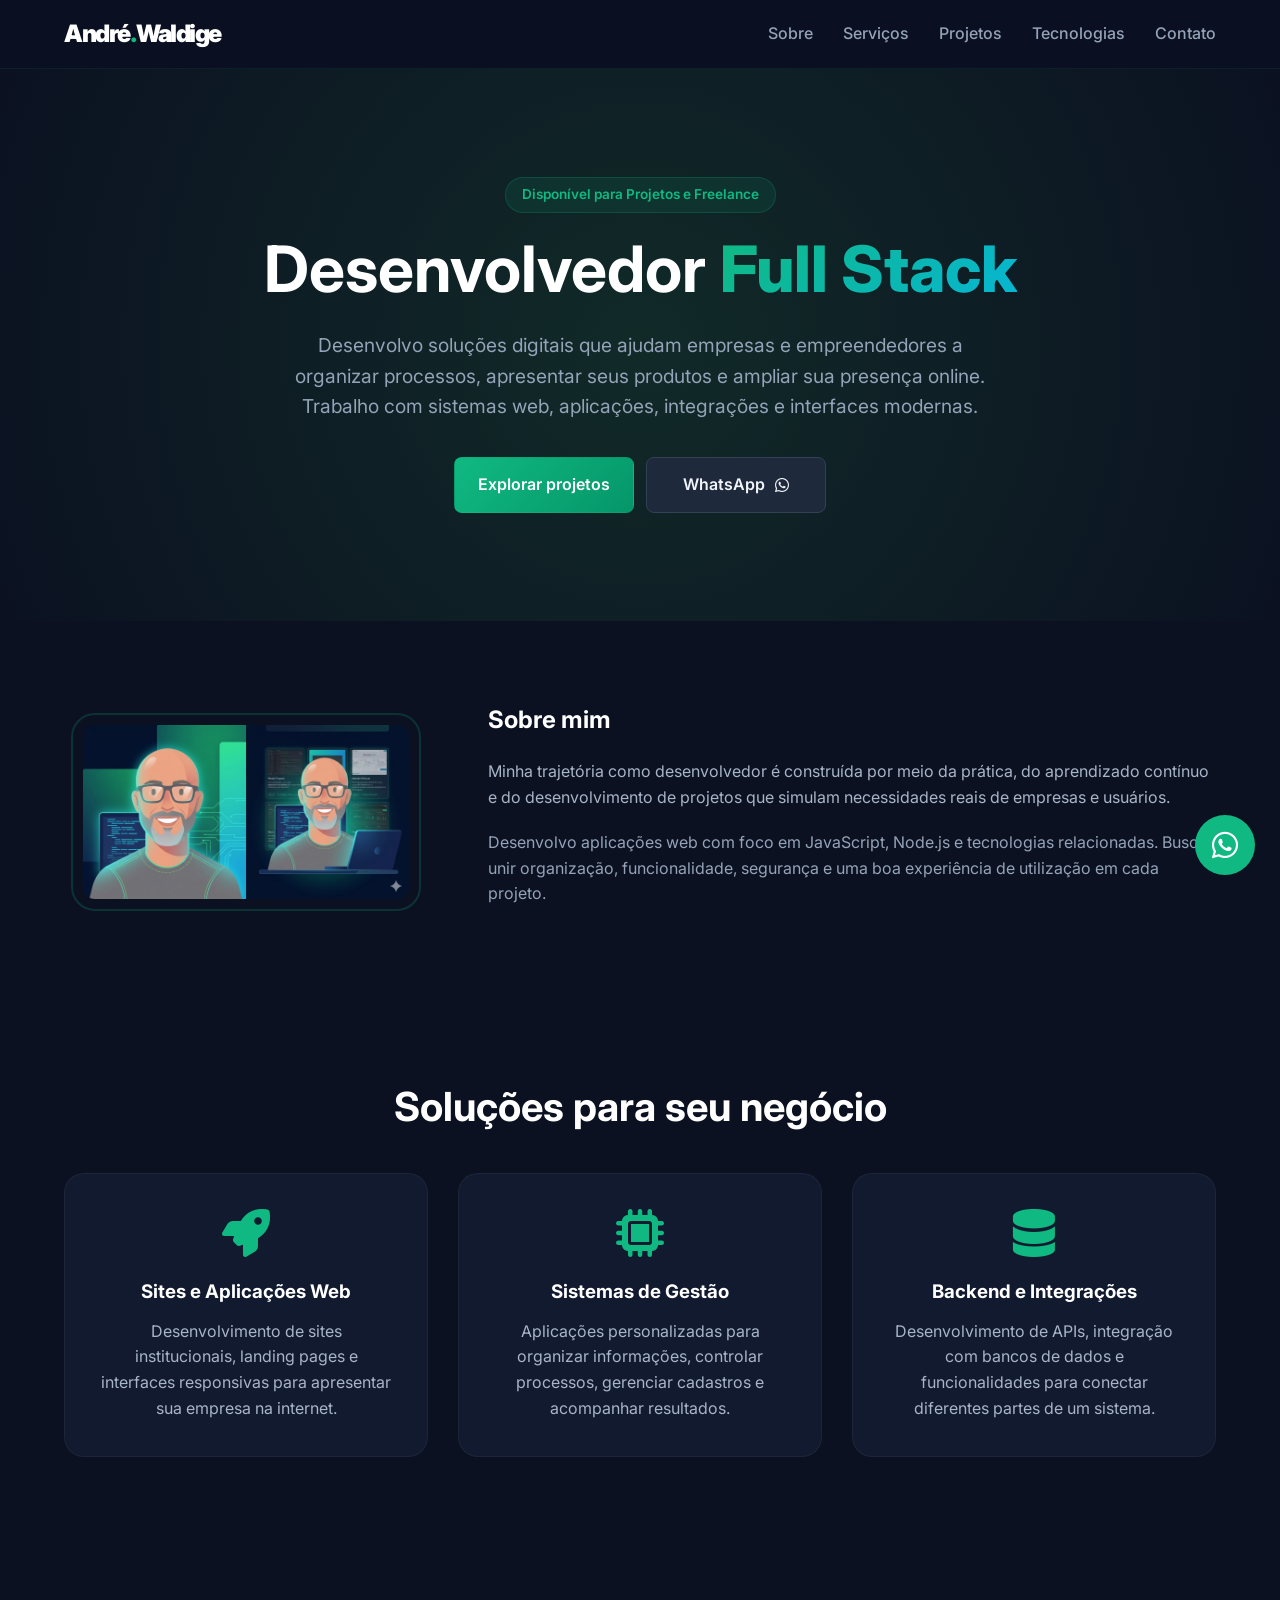
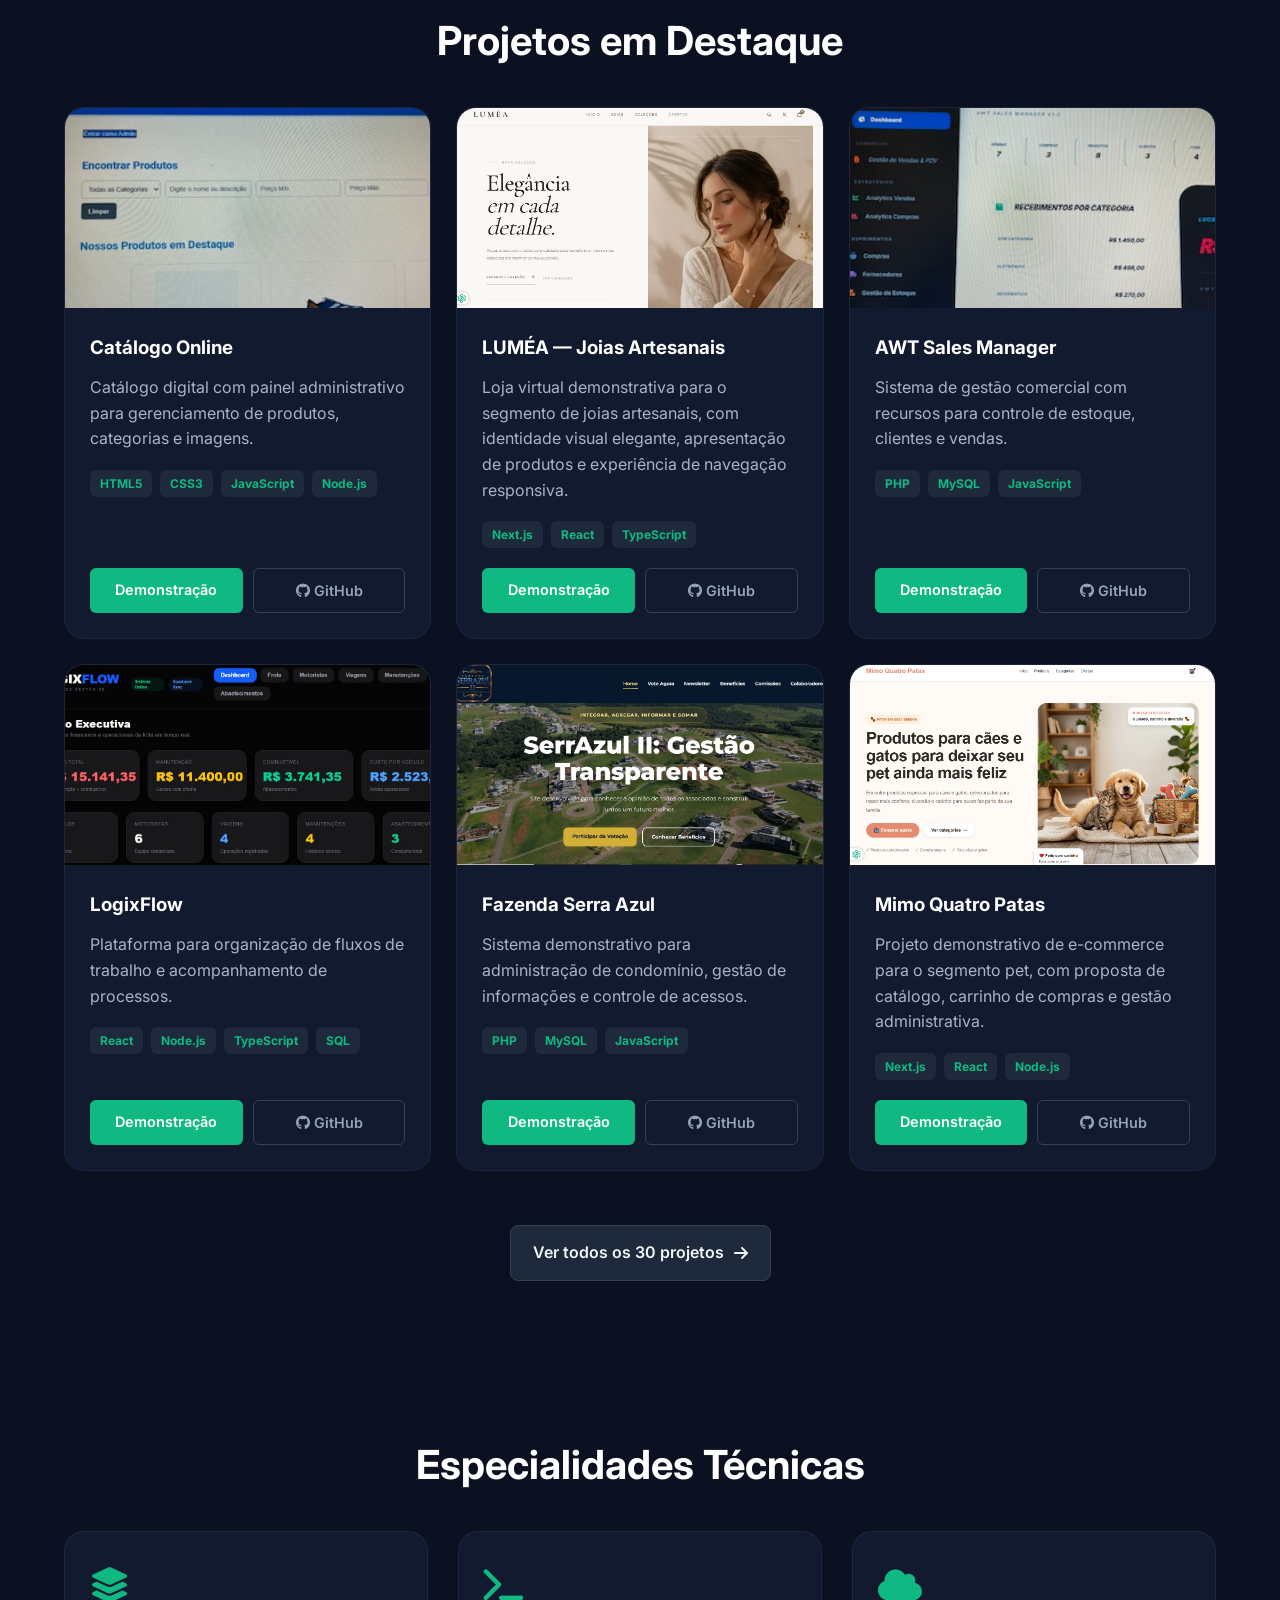
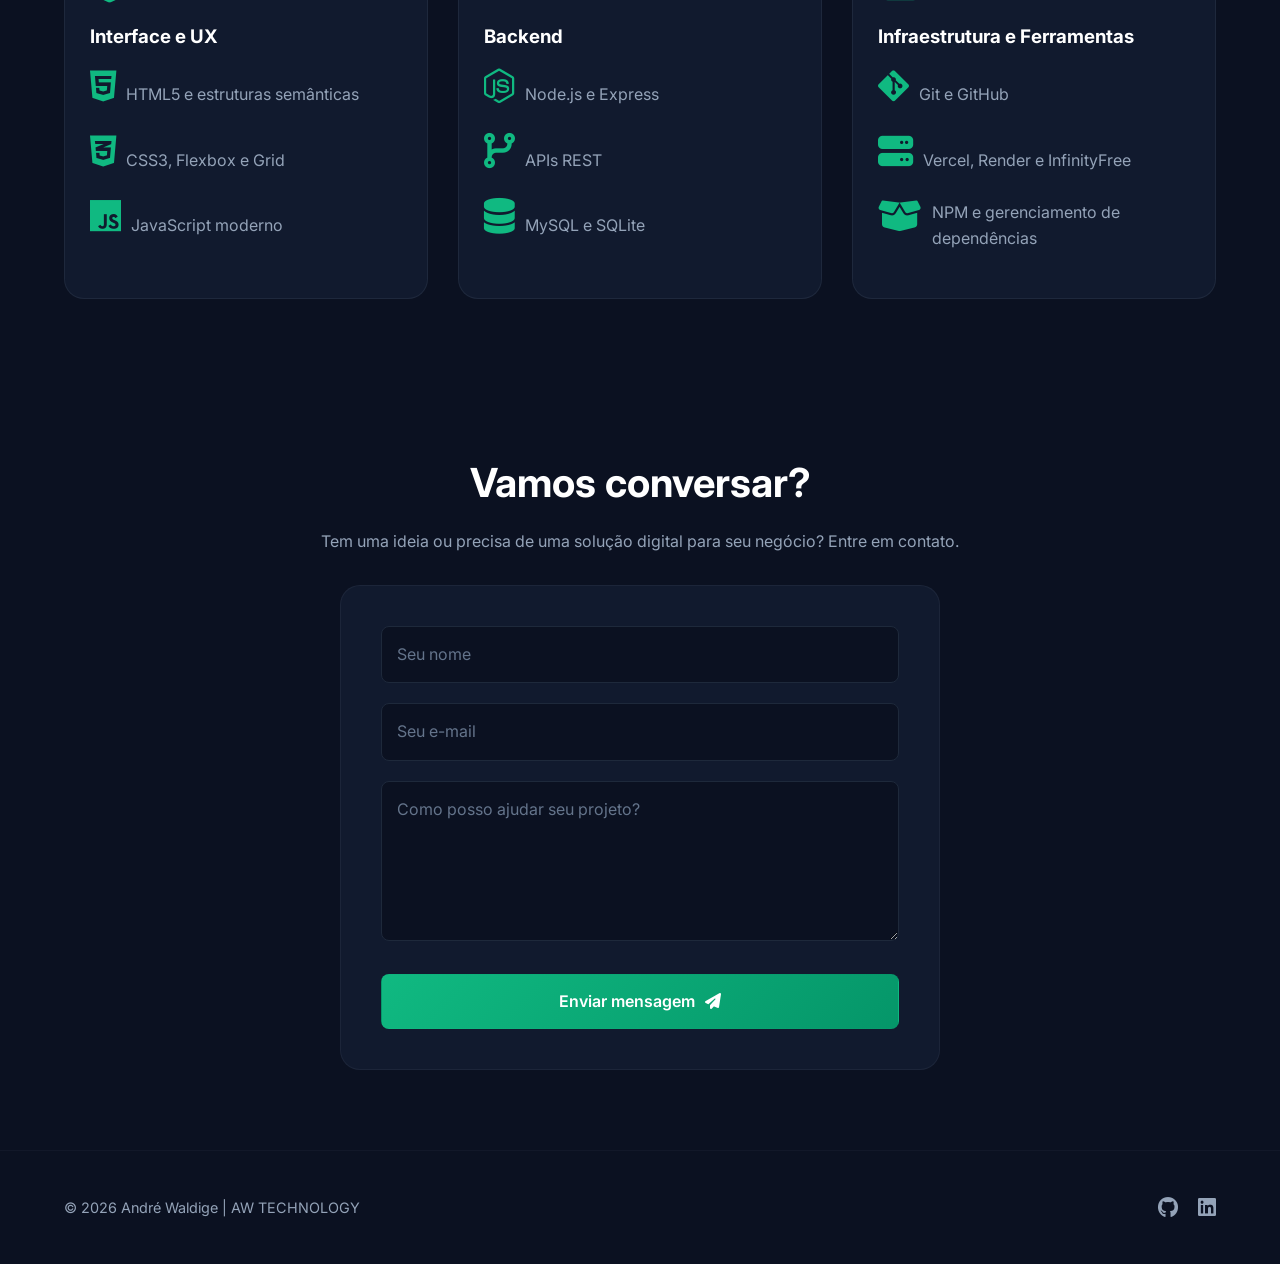
==== index.html @ c9a06247 "Atualiza portfólio com novos projetos e imagens" ====
<!DOCTYPE html>
<html lang="pt-BR">
<head>
    <meta charset="UTF-8">
    <meta name="viewport" content="width=device-width, initial-scale=1.0">

    <title>André Waldige | Desenvolvedor Full Stack — AW TECHNOLOGY</title>

    <meta name="description" content="Conheça o portfólio de André Waldige, desenvolvedor web. Sistemas personalizados, lojas virtuais, plataformas de gestão, APIs e soluções digitais para empresas.">

    <meta name="theme-color" content="#0b1121">
    <meta name="author" content="André Waldige">

    <meta property="og:type" content="website">
    <meta property="og:url" content="https://andre-waldige.vercel.app/">
    <meta property="og:title" content="André Waldige | Desenvolvedor Full Stack">
    <meta property="og:description" content="Sistemas web, e-commerces, plataformas de gestão e ferramentas digitais desenvolvidas por AW TECHNOLOGY.">
    <meta property="og:image" content="https://andre-waldige.vercel.app/img/banner-share.jpeg">

    <link rel="icon" type="image/png" sizes="32x32" href="img/favicon-32x32.png">
    <link rel="icon" type="image/png" sizes="16x16" href="img/favicon-16x16.png">
    <link rel="apple-touch-icon" sizes="180x180" href="img/apple-touch-icon.png">

    <link rel="preconnect" href="https://fonts.googleapis.com">
    <link rel="preconnect" href="https://fonts.gstatic.com" crossorigin>

    <link href="https://fonts.googleapis.com/css2?family=Inter:wght@400;500;600;700;800;900&display=swap" rel="stylesheet">

    <link rel="stylesheet" href="https://cdnjs.cloudflare.com/ajax/libs/font-awesome/6.4.0/css/all.min.css">

    <link rel="stylesheet" href="css/style.css">

    <script defer src="/_vercel/insights/script.js"></script>
</head>

<body>

    <!-- LOADER -->
    <div id="loader" aria-hidden="true">
        <div class="loader-content">
            <span class="code-text">André.Waldige( )</span>

            <div class="progress-bar-loader">
                <div class="progress-fill-loader"></div>
            </div>

            <span class="status-loader">Preparando portfólio...</span>
        </div>
    </div>

    <!-- CABEÇALHO -->
    <header>
        <div class="container header-content">

            <a href="#inicio" class="logo" aria-label="André Waldige — início">
                André<span>.</span>Waldige
            </a>

            <button
                class="mobile-menu-btn"
                type="button"
                aria-label="Abrir menu"
                aria-expanded="false"
                aria-controls="menu-principal"
            >
                <i class="fas fa-bars" aria-hidden="true"></i>
            </button>

            <nav
                class="nav-menu"
                id="menu-principal"
                aria-label="Navegação principal"
            >
                <ul>
                    <li><a href="#sobre">Sobre</a></li>
                    <li><a href="#servicos">Serviços</a></li>
                    <li><a href="#projetos">Projetos</a></li>
                    <li><a href="#competencias">Tecnologias</a></li>
                    <li><a href="#contato">Contato</a></li>
                </ul>
            </nav>

        </div>
    </header>

    <main>

        <!-- APRESENTAÇÃO -->
        <section class="hero reveal" id="inicio">
            <div class="container">

                <span class="badge">
                    Disponível para Projetos e Freelance
                </span>

                <h1>
                    Desenvolvedor <span class="highlight">Full Stack</span>
                </h1>

                <p>
                    Desenvolvo soluções digitais que ajudam empresas e empreendedores
                    a organizar processos, apresentar seus produtos e ampliar sua
                    presença online. Trabalho com sistemas web, aplicações,
                    integrações e interfaces modernas.
                </p>

                <div class="hero-buttons">

                    <a href="#projetos" class="btn-primario">
                        Explorar projetos
                    </a>

                    <a
                        href="https://wa.me/5511985878638"
                        target="_blank"
                        rel="noopener noreferrer"
                        class="btn-secundario"
                    >
                        WhatsApp
                        <i class="fab fa-whatsapp" aria-hidden="true"></i>
                    </a>

                </div>

            </div>
        </section>

        <!-- SOBRE -->
        <section id="sobre" class="reveal">
            <div class="container sobre-container">

                <div class="foto-area">
                    <img
                        src="img/avatar-andre.jpg"
                        alt="Foto de André Waldige"
                        class="sobre-foto"
                        width="350"
                        height="350"
                        loading="lazy"
                        decoding="async"
                    >
                </div>

                <div class="texto-area">

                    <h2>Sobre mim</h2>

                    <p>
                        Minha trajetória como desenvolvedor é construída por meio
                        da prática, do aprendizado contínuo e do desenvolvimento
                        de projetos que simulam necessidades reais de empresas
                        e usuários.
                    </p>

                    <p class="sobre-texto-secundario">
                        Desenvolvo aplicações web com foco em JavaScript,
                        Node.js e tecnologias relacionadas. Busco unir
                        organização, funcionalidade, segurança e uma boa
                        experiência de utilização em cada projeto.
                    </p>

                </div>

            </div>
        </section>

        <!-- SERVIÇOS -->
        <section id="servicos" class="reveal">
            <div class="container">

                <h2 class="section-title">
                    Soluções para seu negócio
                </h2>

                <div class="grid-servicos">

                    <article class="card-servico">
                        <i class="fas fa-rocket" aria-hidden="true"></i>

                        <h3>Sites e Aplicações Web</h3>

                        <p>
                            Desenvolvimento de sites institucionais,
                            landing pages e interfaces responsivas
                            para apresentar sua empresa na internet.
                        </p>
                    </article>

                    <article class="card-servico">
                        <i class="fas fa-microchip" aria-hidden="true"></i>

                        <h3>Sistemas de Gestão</h3>

                        <p>
                            Aplicações personalizadas para organizar
                            informações, controlar processos, gerenciar
                            cadastros e acompanhar resultados.
                        </p>
                    </article>

                    <article class="card-servico">
                        <i class="fas fa-database" aria-hidden="true"></i>

                        <h3>Backend e Integrações</h3>

                        <p>
                            Desenvolvimento de APIs, integração com
                            bancos de dados e funcionalidades para
                            conectar diferentes partes de um sistema.
                        </p>
                    </article>

                </div>
            </div>
        </section>

        <!-- PROJETOS EM DESTAQUE -->
        <section id="projetos" class="reveal">
            <div class="container">

                <h2 class="section-title">
                    Projetos em Destaque
                </h2>

                <div class="grid-projetos">

                    <!-- CATÁLOGO ONLINE -->
                    <article class="card-projeto reveal">

                        <img
                            src="img/catalogo-online.jpg"
                            alt="Tela do projeto Catálogo Online"
                            width="400"
                            height="200"
                            loading="lazy"
                            decoding="async"
                        >

                        <div class="conteudo-projeto">

                            <h3>Catálogo Online</h3>

                            <p>
                                Catálogo digital com painel administrativo
                                para gerenciamento de produtos, categorias
                                e imagens.
                            </p>

                            <div class="tecnologias">
                                <span>HTML5</span>
                                <span>CSS3</span>
                                <span>JavaScript</span>
                                <span>Node.js</span>
                            </div>

                            <div class="botoes-projeto">

                                <a
                                    href="https://catalogo-online-seven.vercel.app/"
                                    target="_blank"
                                    rel="noopener noreferrer"
                                    class="btn-card-p"
                                >
                                    Demonstração
                                </a>

                                <a
                                    href="https://github.com/awaldige/catalogo-online"
                                    target="_blank"
                                    rel="noopener noreferrer"
                                    class="btn-card-s"
                                >
                                    <i class="fab fa-github" aria-hidden="true"></i>
                                    GitHub
                                </a>

                            </div>
                        </div>
                    </article>

                    <!-- LUMÉA -->
                    <article class="card-projeto reveal">

                        <img
                            src="img/home.png"
                            alt="Página inicial da loja virtual demonstrativa LUMÉA"
                            width="400"
                            height="200"
                            loading="lazy"
                            decoding="async"
                        >

                        <div class="conteudo-projeto">

                            <h3>LUMÉA — Joias Artesanais</h3>

                            <p>
                                Loja virtual demonstrativa para o segmento
                                de joias artesanais, com identidade visual
                                elegante, apresentação de produtos e
                                experiência de navegação responsiva.
                            </p>

                            <div class="tecnologias">
                                <span>Next.js</span>
                                <span>React</span>
                                <span>TypeScript</span>
                            </div>

                            <div class="botoes-projeto">

                                <a
                                    href="https://lumea-oficial.vercel.app/"
                                    target="_blank"
                                    rel="noopener noreferrer"
                                    class="btn-card-p"
                                >
                                    Demonstração
                                </a>

                                <a
                                    href="https://github.com/awaldige/lumea"
                                    target="_blank"
                                    rel="noopener noreferrer"
                                    class="btn-card-s"
                                >
                                    <i class="fab fa-github" aria-hidden="true"></i>
                                    GitHub
                                </a>

                            </div>
                        </div>
                    </article>

                    <!-- AWT SALES MANAGER -->
                    <article class="card-projeto reveal">

                        <img
                            src="img/awt-sales-manager.jpg"
                            alt="Tela do projeto AWT Sales Manager"
                            width="400"
                            height="200"
                            loading="lazy"
                            decoding="async"
                        >

                        <div class="conteudo-projeto">

                            <h3>AWT Sales Manager</h3>

                            <p>
                                Sistema de gestão comercial com recursos
                                para controle de estoque, clientes
                                e vendas.
                            </p>

                            <div class="tecnologias">
                                <span>PHP</span>
                                <span>MySQL</span>
                                <span>JavaScript</span>
                            </div>

                            <div class="botoes-projeto">

                                <a
                                    href="https://awaldige.infinityfree.me/ecommerce/login.php"
                                    target="_blank"
                                    rel="noopener noreferrer"
                                    class="btn-card-p"
                                >
                                    Demonstração
                                </a>

                                <a
                                    href="https://github.com/awaldige/awt-sales-manager"
                                    target="_blank"
                                    rel="noopener noreferrer"
                                    class="btn-card-s"
                                >
                                    <i class="fab fa-github" aria-hidden="true"></i>
                                    GitHub
                                </a>

                            </div>
                        </div>
                    </article>

                    <!-- LOGIXFLOW -->
                    <article class="card-projeto reveal">

                        <img
                            src="img/logixflow.png"
                            alt="Tela do projeto LogixFlow"
                            width="400"
                            height="200"
                            loading="lazy"
                            decoding="async"
                        >

                        <div class="conteudo-projeto">

                            <h3>LogixFlow</h3>

                            <p>
                                Plataforma para organização de fluxos
                                de trabalho e acompanhamento de processos.
                            </p>

                            <div class="tecnologias">
                                <span>React</span>
                                <span>Node.js</span>
                                <span>TypeScript</span>
                                <span>SQL</span>
                            </div>

                            <div class="botoes-projeto">

                                <a
                                    href="https://logixflow.vercel.app/"
                                    target="_blank"
                                    rel="noopener noreferrer"
                                    class="btn-card-p"
                                >
                                    Demonstração
                                </a>

                                <a
                                    href="https://github.com/awaldige/logixflow"
                                    target="_blank"
                                    rel="noopener noreferrer"
                                    class="btn-card-s"
                                >
                                    <i class="fab fa-github" aria-hidden="true"></i>
                                    GitHub
                                </a>

                            </div>
                        </div>
                    </article>

                    <!-- FAZENDA SERRA AZUL -->
                    <article class="card-projeto reveal">

                        <img
                            src="img/fazenda-serrazul.png"
                            alt="Tela do projeto Fazenda Serra Azul"
                            width="400"
                            height="200"
                            loading="lazy"
                            decoding="async"
                        >

                        <div class="conteudo-projeto">

                            <h3>Fazenda Serra Azul</h3>

                            <p>
                                Sistema demonstrativo para administração
                                de condomínio, gestão de informações
                                e controle de acessos.
                            </p>

                            <div class="tecnologias">
                                <span>PHP</span>
                                <span>MySQL</span>
                                <span>JavaScript</span>
                            </div>

                            <div class="botoes-projeto">

                                <a
                                    href="https://fazenda-serrazul.vercel.app/"
                                    target="_blank"
                                    rel="noopener noreferrer"
                                    class="btn-card-p"
                                >
                                    Demonstração
                                </a>

                                <a
                                    href="https://github.com/awaldige/fazenda-serrazul"
                                    target="_blank"
                                    rel="noopener noreferrer"
                                    class="btn-card-s"
                                >
                                    <i class="fab fa-github" aria-hidden="true"></i>
                                    GitHub
                                </a>

                            </div>
                        </div>
                    </article>

                    <!-- MIMO QUATRO PATAS -->
                    <article class="card-projeto reveal">

                        <img
                            src="img/home_mimo.png"
                            alt="Página inicial do projeto Mimo Quatro Patas"
                            width="400"
                            height="200"
                            loading="lazy"
                            decoding="async"
                        >

                        <div class="conteudo-projeto">

                            <h3>Mimo Quatro Patas</h3>

                            <p>
                                Projeto demonstrativo de e-commerce para
                                o segmento pet, com proposta de catálogo,
                                carrinho de compras e gestão administrativa.
                            </p>

                            <div class="tecnologias">
                                <span>Next.js</span>
                                <span>React</span>
                                <span>Node.js</span>
                            </div>

                           <div class="botoes-projeto">

    <a
        href="https://mimo-quatro-patas.vercel.app/"
        target="_blank"
        rel="noopener noreferrer"
        class="btn-card-p"
    >
        Demonstração
    </a>

    <a
        href="https://github.com/awaldige/mimo-quatro-patas"
        target="_blank"
        rel="noopener noreferrer"
        class="btn-card-s"
    >
        <i class="fab fa-github" aria-hidden="true"></i>
        GitHub
    </a>

</div>
                        </div>
                    </article>

                </div>

                <div class="gallery-back">
                    <a href="projetos.html" class="btn-secundario">
                        Ver todos os 30 projetos
                        <i class="fas fa-arrow-right" aria-hidden="true"></i>
                    </a>
                </div>

            </div>
        </section>

        <!-- COMPETÊNCIAS -->
        <section id="competencias" class="reveal">
            <div class="container">

                <h2 class="section-title">
                    Especialidades Técnicas
                </h2>

                <div class="grid-competencias">

                    <article class="card-competencia">

                        <i class="fas fa-layer-group" aria-hidden="true"></i>

                        <h3>Interface e UX</h3>

                        <ul>
                            <li>
                                <i class="fab fa-html5" aria-hidden="true"></i>
                                HTML5 e estruturas semânticas
                            </li>

                            <li>
                                <i class="fab fa-css3-alt" aria-hidden="true"></i>
                                CSS3, Flexbox e Grid
                            </li>

                            <li>
                                <i class="fab fa-js" aria-hidden="true"></i>
                                JavaScript moderno
                            </li>
                        </ul>

                    </article>

                    <article class="card-competencia">

                        <i class="fas fa-terminal" aria-hidden="true"></i>

                        <h3>Backend</h3>

                        <ul>
                            <li>
                                <i class="fab fa-node-js" aria-hidden="true"></i>
                                Node.js e Express
                            </li>

                            <li>
                                <i class="fas fa-code-branch" aria-hidden="true"></i>
                                APIs REST
                            </li>

                            <li>
                                <i class="fas fa-database" aria-hidden="true"></i>
                                MySQL e SQLite
                            </li>
                        </ul>

                    </article>

                    <article class="card-competencia">

                        <i class="fas fa-cloud" aria-hidden="true"></i>

                        <h3>Infraestrutura e Ferramentas</h3>

                        <ul>
                            <li>
                                <i class="fab fa-git-alt" aria-hidden="true"></i>
                                Git e GitHub
                            </li>

                            <li>
                                <i class="fas fa-server" aria-hidden="true"></i>
                                Vercel, Render e InfinityFree
                            </li>

                            <li>
                                <i class="fas fa-box-open" aria-hidden="true"></i>
                                NPM e gerenciamento de dependências
                            </li>
                        </ul>

                    </article>

                </div>
            </div>
        </section>

        <!-- CONTATO -->
        <section id="contato" class="reveal">
            <div class="container">

                <h2 class="section-title">
                    Vamos conversar?
                </h2>

                <p class="contact-description">
                    Tem uma ideia ou precisa de uma solução digital
                    para seu negócio? Entre em contato.
                </p>

                <form
                    action="https://formspree.io/f/maqdgzad"
                    method="POST"
                    class="contato-form"
                >

                    <label class="sr-only" for="nome">
                        Seu nome
                    </label>

                    <input
                        type="text"
                        id="nome"
                        name="nome"
                        placeholder="Seu nome"
                        autocomplete="name"
                        required
                    >

                    <label class="sr-only" for="email">
                        Seu e-mail
                    </label>

                    <input
                        type="email"
                        id="email"
                        name="email"
                        placeholder="Seu e-mail"
                        autocomplete="email"
                        required
                    >

                    <label class="sr-only" for="mensagem">
                        Como posso ajudar seu projeto?
                    </label>

                    <textarea
                        id="mensagem"
                        name="mensagem"
                        rows="5"
                        placeholder="Como posso ajudar seu projeto?"
                        required
                    ></textarea>

                    <input
                        type="text"
                        name="_gotcha"
                        tabindex="-1"
                        autocomplete="off"
                        aria-hidden="true"
                        class="form-honeypot"
                    >

                    <button type="submit" class="btn-primario btn-submit">
                        Enviar mensagem
                        <i class="fas fa-paper-plane" aria-hidden="true"></i>
                    </button>

                </form>
            </div>
        </section>

    </main>

    <!-- WHATSAPP FLUTUANTE -->
    <a
        href="https://wa.me/5511985878638"
        class="whatsapp-float"
        target="_blank"
        rel="noopener noreferrer"
        aria-label="Entre em contato pelo WhatsApp"
    >
        <i class="fab fa-whatsapp" aria-hidden="true"></i>
    </a>

    <!-- RODAPÉ -->
    <footer>
        <div class="container footer-ultra-minimal">

            <p>
                &copy; 2026 André Waldige | AW TECHNOLOGY
            </p>

            <div class="footer-links">

                <a
                    href="https://github.com/awaldige"
                    target="_blank"
                    rel="noopener noreferrer"
                    aria-label="GitHub"
                >
                    <i class="fab fa-github" aria-hidden="true"></i>
                </a>

                <a
                    href="https://linkedin.com/in/awaldige780606/"
                    target="_blank"
                    rel="noopener noreferrer"
                    aria-label="LinkedIn"
                >
                    <i class="fab fa-linkedin" aria-hidden="true"></i>
                </a>

            </div>
        </div>
    </footer>

    <!-- JAVASCRIPT DA PÁGINA -->
    <script>
        document.addEventListener("DOMContentLoaded", () => {

            // ACESSIBILIDADE: RESPEITAR PREFERÊNCIA DE MOVIMENTO
            const prefersReducedMotion = window.matchMedia(
                "(prefers-reduced-motion: reduce)"
            ).matches;

            // LOADER
            const loader = document.getElementById("loader");

            function hideLoader() {
                if (loader) {
                    loader.classList.add("loader-hidden");
                }
            }

            if (prefersReducedMotion) {
                hideLoader();
            } else {
                window.setTimeout(hideLoader, 1200);
            }

            // ANIMAÇÕES DE ENTRADA
            const revealElements = document.querySelectorAll(".reveal");

            if (
                prefersReducedMotion ||
                !("IntersectionObserver" in window)
            ) {
                revealElements.forEach(element => {
                    element.classList.add("active");
                });
            } else {

                const revealObserver = new IntersectionObserver(
                    (entries, observer) => {

                        entries.forEach(entry => {

                            if (entry.isIntersecting) {
                                entry.target.classList.add("active");
                                observer.unobserve(entry.target);
                            }

                        });

                    },
                    {
                        threshold: 0.08
                    }
                );

                revealElements.forEach(element => {
                    revealObserver.observe(element);
                });
            }

            // MENU MOBILE
            const menuBtn = document.querySelector(".mobile-menu-btn");
            const navMenu = document.querySelector(".nav-menu");

            if (menuBtn && navMenu) {

                const menuIcon = menuBtn.querySelector("i");

                function closeMenu() {

                    navMenu.classList.remove("active");

                    menuBtn.setAttribute("aria-expanded", "false");
                    menuBtn.setAttribute("aria-label", "Abrir menu");

                    if (menuIcon) {
                        menuIcon.classList.add("fa-bars");
                        menuIcon.classList.remove("fa-times");
                    }

                }

                menuBtn.addEventListener("click", () => {

                    const isOpen = navMenu.classList.toggle("active");

                    menuBtn.setAttribute(
                        "aria-expanded",
                        String(isOpen)
                    );

                    menuBtn.setAttribute(
                        "aria-label",
                        isOpen ? "Fechar menu" : "Abrir menu"
                    );

                    if (menuIcon) {
                        menuIcon.classList.toggle("fa-bars", !isOpen);
                        menuIcon.classList.toggle("fa-times", isOpen);
                    }

                });

                // FECHAR AO CLICAR EM UM LINK
                navMenu.querySelectorAll("a").forEach(link => {

                    link.addEventListener("click", closeMenu);

                });

                // FECHAR COM A TECLA ESC
                document.addEventListener("keydown", event => {

                    if (event.key === "Escape") {
                        closeMenu();
                    }

                });

            }

        });
    </script>

</body>
</html>
---- css/style.css ----
/* =========================================
   1. RESET & CONFIGURAÇÕES GERAIS
   ========================================= */
* {
    margin: 0;
    padding: 0;
    box-sizing: border-box;
}

html {
    scroll-behavior: smooth;
    font-size: 16px;
    overflow-x: clip;
    scroll-padding-top: 90px;
}

body {
    font-family: 'Inter', 'Segoe UI', Arial, sans-serif;
    background-color: #0b1121;
    color: #e2e8f0;
    line-height: 1.6;
    overflow-x: hidden;
    width: 100%;
    min-width: 320px;
    position: relative;
    -webkit-font-smoothing: antialiased;
}

.container {
    width: min(90%, 1200px);
    margin: 0 auto;
}

.highlight {
    background: linear-gradient(135deg, #10b981, #06b6d4);
    -webkit-background-clip: text;
    background-clip: text;
    -webkit-text-fill-color: transparent;
    font-weight: 800;
}

strong {
    color: #10b981;
}

a {
    color: inherit;
}

button,
input,
textarea {
    font: inherit;
}

button,
a {
    -webkit-tap-highlight-color: transparent;
}

img,
video,
canvas,
svg {
    max-width: 100%;
    height: auto;
}

section {
    padding: 80px 0;
}

.section-title {
    color: #fff;
    font-size: clamp(1.8rem, 4vw, 2.5rem);
    line-height: 1.2;
    text-align: center;
    margin-bottom: 42px;
}

section p {
    color: #a8b4c7;
}

/* =========================================
   2. INTRODUÇÃO ANIMADA (LOADER)
   ========================================= */
#loader {
    position: fixed;
    inset: 0;
    width: 100%;
    height: 100vh;
    height: 100dvh;
    background: #0b1121;
    display: flex;
    justify-content: center;
    align-items: center;
    z-index: 99999;
    transition: opacity 0.4s ease, visibility 0.4s ease;
}

#loader.loader-hidden {
    opacity: 0;
    visibility: hidden;
    pointer-events: none;
}

.loader-content {
    text-align: center;
    padding: 20px;
}

.code-text {
    color: #10b981;
    font-family: 'Courier New', monospace;
    font-size: clamp(1rem, 5vw, 1.5rem);
    border-right: 3px solid #10b981;
    white-space: nowrap;
    overflow: hidden;
    width: 0;
    margin-bottom: 20px;
    display: block;
    animation:
        typing 0.9s steps(15) 0.1s forwards,
        blink 0.7s infinite;
}

.progress-bar-loader {
    width: 200px;
    max-width: 75vw;
    height: 2px;
    background: rgba(255, 255, 255, 0.05);
    margin: 0 auto;
    overflow: hidden;
}

.progress-fill-loader {
    width: 0;
    height: 100%;
    background: #10b981;
    animation: progress-load 1.2s linear forwards;
}

.status-loader {
    color: #64748b;
    font-size: 0.7rem;
    display: block;
    margin-top: 10px;
    letter-spacing: 2px;
    text-transform: uppercase;
}

@keyframes typing {
    from { width: 0; }
    to { width: 100%; }
}

@keyframes blink {
    50% { border-color: transparent; }
}

@keyframes progress-load {
    to { width: 100%; }
}

/* =========================================
   3. ANIMAÇÕES DE ENTRADA
   ========================================= */
.reveal {
    opacity: 0;
    transform: translateY(25px);
    transition:
        opacity 0.7s ease,
        transform 0.7s ease;
}

.reveal.active {
    opacity: 1;
    transform: translateY(0);
}

/* =========================================
   4. HEADER E NAVEGAÇÃO
   ========================================= */
header {
    background: rgba(11, 17, 33, 0.88);
    padding: 15px 0;
    position: sticky;
    top: 0;
    z-index: 1000;
    border-bottom: 1px solid rgba(16, 185, 129, 0.1);
    backdrop-filter: blur(12px);
    -webkit-backdrop-filter: blur(12px);
}

.header-content {
    display: flex;
    justify-content: space-between;
    align-items: center;
    gap: 20px;
}

.logo {
    color: #fff;
    font-size: 1.5rem;
    font-weight: 900;
    letter-spacing: -1.5px;
    text-decoration: none;
    white-space: nowrap;
}

.logo span {
    color: #10b981;
}

.nav-menu ul {
    list-style: none;
    display: flex;
    align-items: center;
    gap: 30px;
}

.nav-menu a {
    color: #94a3b8;
    text-decoration: none;
    font-weight: 500;
    transition: color 0.3s ease;
}

.nav-menu a:hover,
.nav-menu a:focus-visible {
    color: #10b981;
}

/* Botão do menu mobile */
.mobile-menu-btn {
    display: none;
    background: none;
    border: none;
    color: #fff;
    font-size: 1.5rem;
    cursor: pointer;
    padding: 8px;
}

/* =========================================
   5. HERO E BOTÕES PRINCIPAIS
   ========================================= */
.hero {
    padding: clamp(70px, 12vh, 130px) 0;
    text-align: center;
    background:
        radial-gradient(circle at center, #112a28 0%, #0b1121 100%);
}

.badge {
    display: inline-block;
    padding: 6px 16px;
    background: rgba(16, 185, 129, 0.1);
    color: #10b981;
    border-radius: 50px;
    font-size: 0.85rem;
    font-weight: 600;
    margin-bottom: 20px;
    border: 1px solid rgba(16, 185, 129, 0.2);
}

.hero h1,
.hero h2 {
    font-size: clamp(2.1rem, 6vw, 4rem);
    margin-bottom: 25px;
    color: #fff;
    line-height: 1.12;
    overflow-wrap: break-word;
}

.hero p {
    max-width: 700px;
    margin: 0 auto 35px;
    font-size: clamp(1rem, 3vw, 1.2rem);
    color: #94a3b8;
}

.hero-buttons {
    display: flex;
    justify-content: center;
    align-items: center;
    gap: 12px;
    margin: 30px auto 0;
    flex-wrap: wrap;
    width: 100%;
}

.btn-primario,
.btn-secundario {
    display: inline-flex;
    align-items: center;
    justify-content: center;
    gap: 10px;
    padding: 14px 22px;
    border-radius: 8px;
    text-decoration: none;
    font-weight: 600;
    transition:
        transform 0.3s ease,
        box-shadow 0.3s ease,
        border-color 0.3s ease,
        color 0.3s ease;
    cursor: pointer;
    flex: 0 1 180px;
    max-width: 100%;
    min-width: 0;
    white-space: nowrap;
    text-align: center;
}

.btn-primario {
    background: linear-gradient(135deg, #10b981, #059669);
    color: #fff;
    border: 1px solid transparent;
}

.btn-primario:hover {
    transform: translateY(-2px);
    box-shadow: 0 10px 20px -10px rgba(16, 185, 129, 0.5);
}

.btn-secundario {
    background: #1e293b;
    color: #f1f5f9;
    border: 1px solid #334155;
}

.btn-secundario:hover {
    border-color: #10b981;
    color: #10b981;
}

.btn-primario:focus-visible,
.btn-secundario:focus-visible,
.btn-card-p:focus-visible,
.btn-card-s:focus-visible,
.filter-btn:focus-visible,
.mobile-menu-btn:focus-visible {
    outline: 2px solid #10b981;
    outline-offset: 4px;
}

/* =========================================
   6. SOBRE
   ========================================= */
.sobre-container {
    display: grid;
    grid-template-columns: 1fr 2fr;
    gap: clamp(30px, 5vw, 60px);
    align-items: center;
}

.sobre-foto {
    width: 100%;
    max-width: 350px;
    border-radius: 24px;
    border: 2px solid rgba(16, 185, 129, 0.2);
    padding: 10px;
    display: block;
    margin: 0 auto;
    object-fit: cover;
}

.sobre-container h2 {
    color: #fff;
    margin-bottom: 20px;
}

.sobre-container p {
    margin-bottom: 16px;
}

.sobre-texto-secundario {
    margin-top: 20px;
    color: #94a3b8;
}

/* =========================================
   7. SERVIÇOS
   ========================================= */
.grid-servicos {
    display: grid;
    gap: 30px;
    grid-template-columns: repeat(auto-fit, minmax(min(100%, 280px), 1fr));
}

.card-servico {
    background: #111a2e;
    padding: 35px;
    border-radius: 20px;
    border: 1px solid rgba(148, 163, 184, 0.08);
    text-align: center;
    transition:
        transform 0.3s ease,
        border-color 0.3s ease;
}

.card-servico:hover {
    transform: translateY(-6px);
    border-color: rgba(16, 185, 129, 0.3);
}

.card-servico i {
    font-size: 3rem;
    color: #10b981;
    margin-bottom: 20px;
    display: block;
}

.card-servico h3 {
    color: #fff;
    margin-bottom: 12px;
}

/* =========================================
   8. PROJETOS EM DESTAQUE
   ========================================= */
.grid-projetos {
    display: grid;
    grid-template-columns: repeat(auto-fit, minmax(min(100%, 300px), 1fr));
    gap: 25px;
}

.card-projeto {
    background: #111a2e;
    border-radius: 20px;
    overflow: hidden;
    border: 1px solid rgba(148, 163, 184, 0.08);
    transition:
        transform 0.4s ease,
        border-color 0.4s ease;
    display: flex;
    flex-direction: column;
    min-width: 0;
}

.card-projeto:hover {
    transform: translateY(-6px);
    border-color: rgba(16, 185, 129, 0.3);
}

.card-projeto img {
    width: 100%;
    height: 200px;
    object-fit: cover;
    display: block;
}

.conteudo-projeto {
    padding: 25px;
    flex-grow: 1;
    display: flex;
    flex-direction: column;
}

.conteudo-projeto h3 {
    color: #fff;
    margin-bottom: 12px;
}

.conteudo-projeto p {
    color: #a8b4c7;
    margin-bottom: 18px;
}

.tecnologias {
    display: flex;
    flex-wrap: wrap;
    gap: 8px;
    margin-bottom: 20px;
}

.tecnologias span {
    background: #1e293b;
    color: #10b981;
    padding: 4px 10px;
    border-radius: 6px;
    font-size: 0.75rem;
    font-weight: 700;
}

.botoes-projeto {
    display: flex;
    flex-wrap: wrap;
    gap: 10px;
    margin-top: auto;
}

.btn-card-p,
.btn-card-s {
    padding: 10px 14px;
    border-radius: 6px;
    text-decoration: none;
    font-size: 0.9rem;
    font-weight: 600;
    transition: 0.3s ease;
    flex: 1 1 120px;
    text-align: center;
}

.btn-card-p {
    background: #10b981;
    color: #fff;
}

.btn-card-p:hover {
    background: #059669;
}

.btn-card-s {
    background: transparent;
    border: 1px solid #334155;
    color: #94a3b8;
}

.btn-card-s:hover {
    border-color: #10b981;
    color: #10b981;
}

/* =========================================
   9. COMPETÊNCIAS
   ========================================= */
.grid-competencias {
    display: grid;
    gap: 30px;
    grid-template-columns: repeat(auto-fit, minmax(min(100%, 280px), 1fr));
}

.card-competencia {
    background: #111a2e;
    padding: 35px 25px;
    border-radius: 20px;
    border: 1px solid rgba(148, 163, 184, 0.1);
    transition:
        transform 0.3s ease,
        border-color 0.3s ease;
}

.card-competencia:hover {
    transform: translateY(-6px);
    border-color: #10b981;
}

.card-competencia h3 {
    color: #fff;
    margin-bottom: 16px;
}

.card-competencia i.fas,
.card-competencia i.fab {
    font-size: 2.2rem;
    color: #10b981;
    margin-bottom: 20px;
    display: block;
}

.card-competencia ul {
    list-style: none;
}

.card-competencia ul li {
    margin-bottom: 10px;
    color: #94a3b8;
    display: flex;
    align-items: center;
    gap: 10px;
}

.card-competencia ul li i {
    color: #10b981;
    font-size: 1rem;
}

/* =========================================
   10. CONTATO E FORMULÁRIO
   ========================================= */
.contato-form {
    background: #111a2e;
    padding: clamp(20px, 5vw, 40px);
    border-radius: 20px;
    max-width: 600px;
    margin: 0 auto;
    border: 1px solid rgba(148, 163, 184, 0.08);
}

.contact-description {
    max-width: 650px;
    margin: -20px auto 30px;
    text-align: center;
    color: #94a3b8;
}

.contato-form label {
    display: block;
    color: #cbd5e1;
    font-size: 0.9rem;
    font-weight: 600;
    margin-bottom: 8px;
}

.contato-form input,
.contato-form textarea {
    width: 100%;
    padding: 15px;
    margin-bottom: 20px;
    background: #0b1121;
    border: 1px solid #1e293b;
    color: #fff;
    border-radius: 8px;
    font-family: inherit;
    outline: none;
    transition: border-color 0.3s ease;
}

.contato-form input:focus,
.contato-form textarea:focus {
    border-color: #10b981;
}

.contato-form textarea {
    min-height: 140px;
    resize: vertical;
}

.contato-form input::placeholder,
.contato-form textarea::placeholder {
    color: #64748b;
}

.contato-form .btn-submit {
    width: 100%;
    max-width: none;
    flex: none;
    margin-top: 5px;
}

.form-honeypot {
    position: absolute !important;
    left: -9999px !important;
    width: 1px !important;
    height: 1px !important;
    overflow: hidden !important;
}

/* =========================================
   11. FOOTER
   ========================================= */
footer {
    background: #0b1121;
    padding: 40px 0;
    border-top: 1px solid rgba(148, 163, 184, 0.05);
}

.footer-ultra-minimal {
    display: flex;
    justify-content: space-between;
    align-items: center;
    gap: 20px;
    flex-wrap: wrap;
}

.footer-ultra-minimal p {
    color: #94a3b8;
    font-size: 0.9rem;
}

.footer-links {
    display: flex;
    gap: 20px;
}

.footer-links a {
    color: #94a3b8;
    font-size: 1.3rem;
    transition:
        color 0.3s ease,
        transform 0.3s ease;
}

.footer-links a:hover {
    color: #10b981;
    transform: translateY(-3px);
}

/* =========================================
   12. BOTÃO FLUTUANTE WHATSAPP
   ========================================= */
.whatsapp-float {
    position: fixed;
    width: 60px;
    height: 60px;
    bottom: 25px;
    right: 25px;
    background: #10b981;
    color: #fff;
    border-radius: 50%;
    display: flex;
    align-items: center;
    justify-content: center;
    font-size: 30px;
    z-index: 2000;
    text-decoration: none;
    animation: pulse-green 2s infinite;
}

@keyframes pulse-green {
    0% {
        box-shadow: 0 0 0 0 rgba(16, 185, 129, 0.7);
    }
    70% {
        box-shadow: 0 0 0 12px rgba(16, 185, 129, 0);
    }
    100% {
        box-shadow: 0 0 0 0 rgba(16, 185, 129, 0);
    }
}

/* =========================================
   13. GALERIA PROFISSIONAL DE PROJETOS
   ========================================= */
.gallery-hero {
    padding: clamp(64px, 10vh, 96px) 0 54px;
}

.gallery-hero .hero p {
    margin-bottom: 18px;
}

.gallery-summary {
    color: #94a3b8;
    font-size: 0.92rem;
}

.gallery-summary strong {
    color: #10b981;
}

.gallery-section {
    padding-top: 34px;
}

.gallery-tools {
    display: grid;
    gap: 18px;
    margin-bottom: 30px;
}

.gallery-search {
    display: flex;
    align-items: center;
    gap: 12px;
    max-width: 560px;
    padding: 0 16px;
    border: 1px solid #334155;
    border-radius: 12px;
    background: #111a2e;
    color: #94a3b8;
}

.gallery-search:focus-within {
    border-color: #10b981;
}

.gallery-search input {
    margin: 0;
    padding: 15px 0;
    border: 0;
    background: transparent;
    box-shadow: none;
    min-width: 0;
}

.gallery-search input:focus {
    border: 0;
    outline: none;
}

.gallery-search input::placeholder {
    color: #64748b;
}

.gallery-filters {
    display: flex;
    flex-wrap: wrap;
    gap: 9px;
}

.filter-btn {
    border: 1px solid #334155;
    border-radius: 999px;
    padding: 9px 15px;
    background: #111a2e;
    color: #cbd5e1;
    font: inherit;
    font-size: 0.86rem;
    font-weight: 600;
    cursor: pointer;
    transition: 0.2s ease;
}

.filter-btn:hover,
.filter-btn.active {
    border-color: #10b981;
    background: rgba(16, 185, 129, 0.12);
    color: #34d399;
}

.filter-btn span {
    margin-left: 4px;
    opacity: 0.8;
}

.gallery-result {
    color: #94a3b8;
    font-size: 0.88rem;
}

.gallery-grid {
    align-items: stretch;
}

.project-card {
    min-width: 0;
}

.project-card[hidden] {
    display: none !important;
}

.project-card > img,
.project-cover {
    width: 100%;
    height: 210px;
    object-fit: cover;
}

.project-card > img {
    display: block;
}

.project-cover {
    display: flex;
    align-items: center;
    justify-content: center;
    background:
        radial-gradient(circle at 20% 15%, rgba(16, 185, 129, 0.25), transparent 45%),
        linear-gradient(135deg, #17263a, #0f172a 70%);
    color: #34d399;
}

.project-cover i {
    font-size: 3.2rem;
    opacity: 0.9;
}

.project-cover--ecommerce {
    background:
        radial-gradient(circle at 20% 15%, rgba(6, 182, 212, 0.25), transparent 45%),
        linear-gradient(135deg, #17263a, #0f172a 70%);
}

.project-cover--gestao {
    background:
        radial-gradient(circle at 20% 15%, rgba(16, 185, 129, 0.25), transparent 45%),
        linear-gradient(135deg, #17263a, #0f172a 70%);
}

.project-cover--landing {
    background:
        radial-gradient(circle at 20% 15%, rgba(168, 85, 247, 0.22), transparent 45%),
        linear-gradient(135deg, #17263a, #0f172a 70%);
}

.project-cover--dashboard {
    background:
        radial-gradient(circle at 20% 15%, rgba(59, 130, 246, 0.25), transparent 45%),
        linear-gradient(135deg, #17263a, #0f172a 70%);
}

.project-cover--ferramentas {
    background:
        radial-gradient(circle at 20% 15%, rgba(245, 158, 11, 0.2), transparent 45%),
        linear-gradient(135deg, #17263a, #0f172a 70%);
}

.project-cover--pet {
    min-height: 200px;
}

.project-category {
    display: inline-flex;
    align-self: flex-start;
    margin-bottom: 9px;
    padding: 4px 9px;
    border: 1px solid rgba(16, 185, 129, 0.22);
    border-radius: 999px;
    color: #34d399;
    background: rgba(16, 185, 129, 0.08);
    font-size: 0.7rem;
    font-weight: 700;
    letter-spacing: 0.04em;
    text-transform: uppercase;
}

.project-card .conteudo-projeto h3 {
    color: #fff;
    margin-bottom: 10px;
}

.project-card .conteudo-projeto p {
    color: #a8b4c7;
    margin-bottom: 18px;
}

.project-card .tecnologias {
    margin-top: auto;
    padding-top: 3px;
}

.project-status {
    display: inline-flex;
    flex: 1;
    justify-content: center;
    align-items: center;
    min-height: 40px;
    border: 1px dashed #475569;
    border-radius: 6px;
    padding: 8px 12px;
    color: #94a3b8;
    font-size: 0.82rem;
    font-weight: 600;
    text-align: center;
}

.gallery-empty {
    margin: 28px 0;
    padding: 24px;
    border: 1px dashed #334155;
    border-radius: 14px;
    color: #94a3b8;
    text-align: center;
}

.gallery-back {
    display: flex;
    justify-content: center;
    margin-top: 54px;
}

.gallery-back .btn-secundario {
    flex: 0 1 auto;
    max-width: none;
}

.sr-only {
    position: absolute;
    width: 1px;
    height: 1px;
    padding: 0;
    margin: -1px;
    overflow: hidden;
    clip: rect(0, 0, 0, 0);
    white-space: nowrap;
    border: 0;
}

/* =========================================
   14. RESPONSIVIDADE - TABLETS E CELULARES
   ========================================= */
@media (max-width: 900px) {
    .nav-menu ul {
        gap: 18px;
    }

    .sobre-container {
        grid-template-columns: 1fr 1.5fr;
        gap: 30px;
    }
}

@media (max-width: 768px) {
    section {
        padding: 65px 0;
    }

    .mobile-menu-btn {
        display: block;
        position: relative;
        z-index: 1100;
    }

    .nav-menu {
        position: fixed;
        top: 0;
        right: 0;
        width: min(82%, 340px);
        height: 100vh;
        height: 100dvh;
        background: #0b1121;
        padding: 100px 35px 40px;
        transition:
            transform 0.35s ease,
            visibility 0.35s ease;
        transform: translateX(100%);
        z-index: 1050;
        box-shadow: -10px 0 30px rgba(0, 0, 0, 0.5);
        visibility: hidden;
        overflow-y: auto;
    }

    .nav-menu.active {
        transform: translateX(0);
        visibility: visible;
    }

    .nav-menu ul {
        flex-direction: column;
        align-items: flex-start;
        gap: 25px;
    }

    .nav-menu a {
        font-size: 1.05rem;
    }

    .sobre-container {
        grid-template-columns: 1fr;
        text-align: center;
        gap: 35px;
    }

    .sobre-foto {
        margin: 0 auto;
    }

    .hero {
        padding: 65px 0;
    }

    .hero h1,
    .hero h2 {
        font-size: clamp(2rem, 7vw, 2.7rem);
    }

    .hero p {
        margin-bottom: 28px;
    }

    .hero-buttons {
        flex-direction: row;
        flex-wrap: nowrap;
        gap: 8px;
    }

    .hero-buttons .btn-primario,
    .hero-buttons .btn-secundario {
        flex: 1 1 0;
        max-width: 180px;
        padding: 12px 8px;
        font-size: clamp(0.75rem, 2.5vw, 0.9rem);
        gap: 6px;
    }

    .footer-ultra-minimal {
        flex-direction: column;
        text-align: center;
        justify-content: center;
    }

    .gallery-hero {
        padding: 52px 0 38px;
    }

    .gallery-filters {
        gap: 7px;
    }

    .filter-btn {
        padding: 8px 12px;
        font-size: 0.8rem;
    }

    .gallery-search {
        max-width: none;
    }

    .gallery-grid {
        grid-template-columns: 1fr;
    }

    .project-card > img,
    .project-cover {
        height: 190px;
    }

    .whatsapp-float {
        width: 55px;
        height: 55px;
        bottom: 20px;
        right: 20px;
    }
}

@media (max-width: 380px) {
    .container {
        width: 92%;
    }

    .logo {
        font-size: 1.3rem;
    }

    .hero-buttons {
        gap: 6px;
    }

    .hero-buttons .btn-primario,
    .hero-buttons .btn-secundario {
        padding: 11px 5px;
        font-size: 0.74rem;
        gap: 4px;
    }

    .card-servico {
        padding: 28px 20px;
    }

    .conteudo-projeto {
        padding: 20px;
    }

    .gallery-filters {
        gap: 6px;
    }

    .filter-btn {
        padding: 7px 10px;
        font-size: 0.76rem;
    }
}

/* =========================================
   15. ACESSIBILIDADE E MOVIMENTO REDUZIDO
   ========================================= */
@media (prefers-reduced-motion: reduce) {
    html {
        scroll-behavior: auto;
    }

    *,
    *::before,
    *::after {
        animation-duration: 0.01ms !important;
        animation-iteration-count: 1 !important;
        transition-duration: 0.01ms !important;
        scroll-behavior: auto !important;
    }

    .reveal {
        opacity: 1;
        transform: none;
    }
}
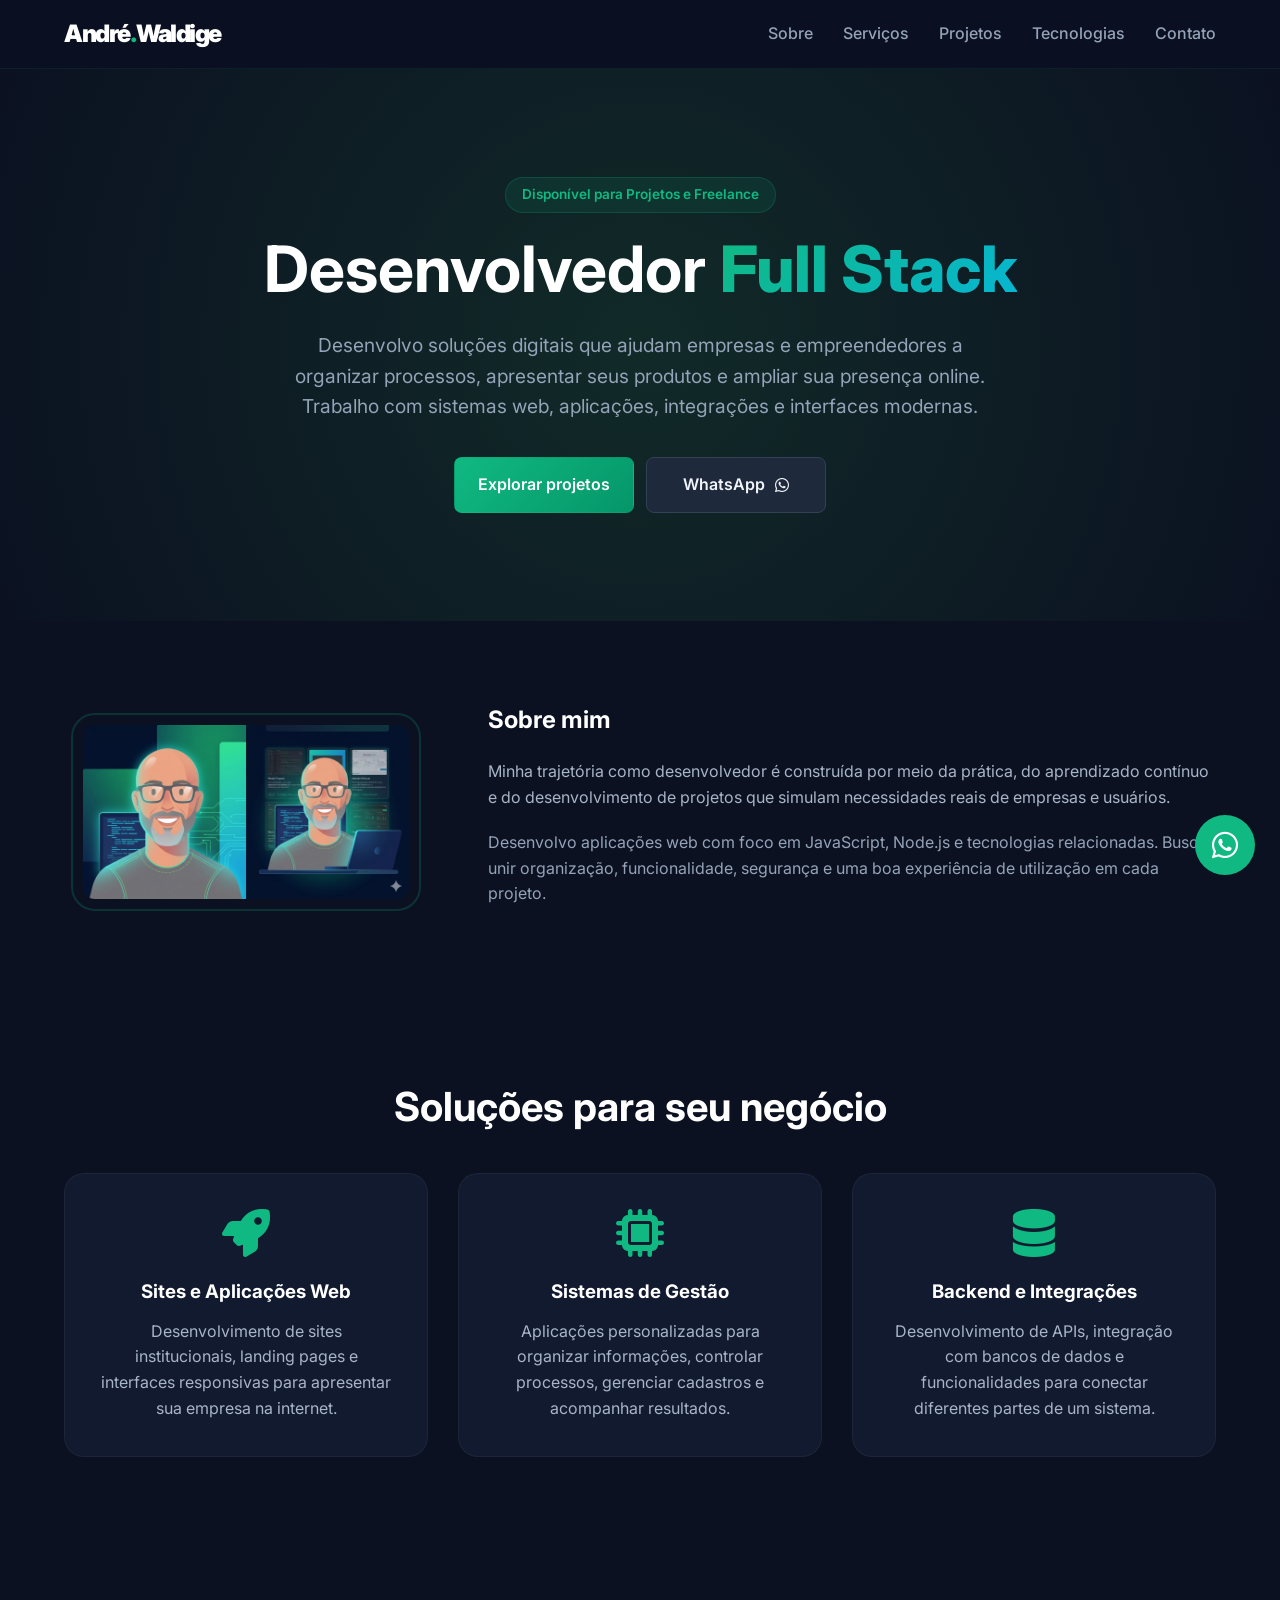
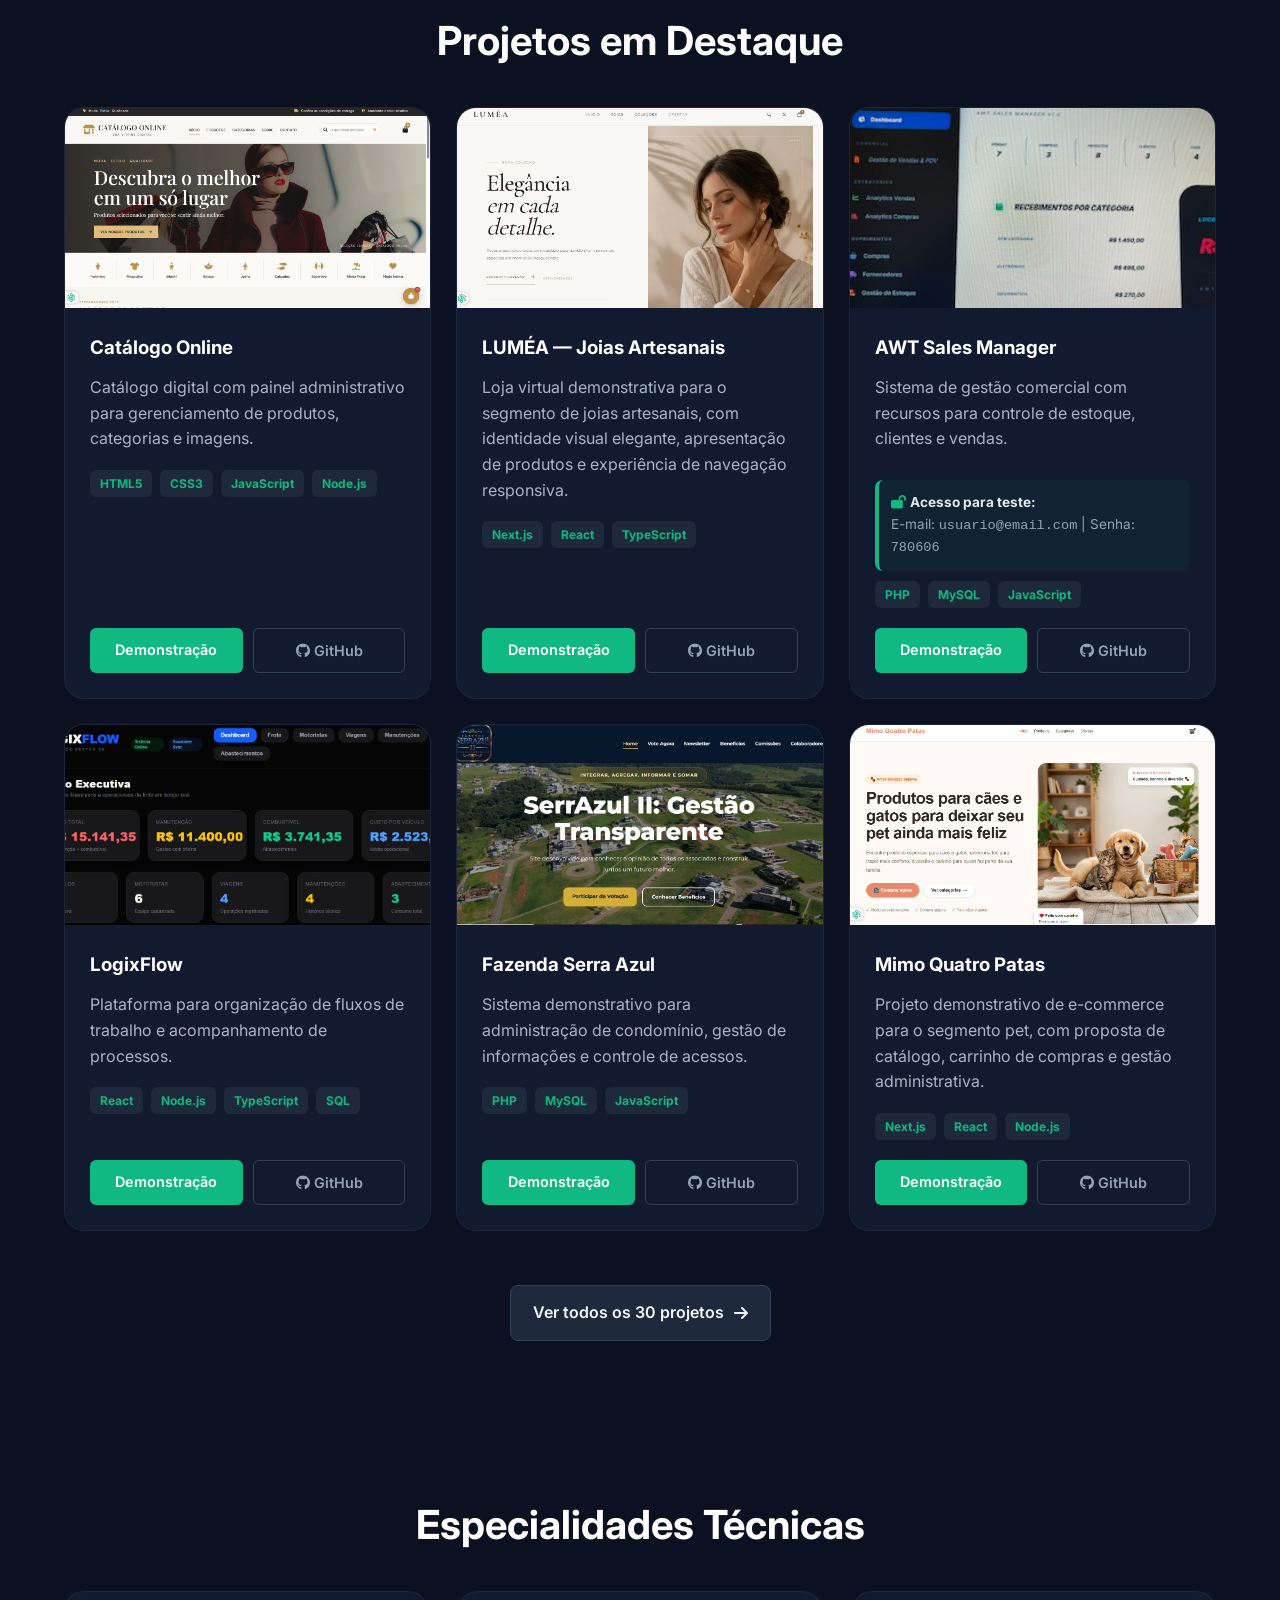
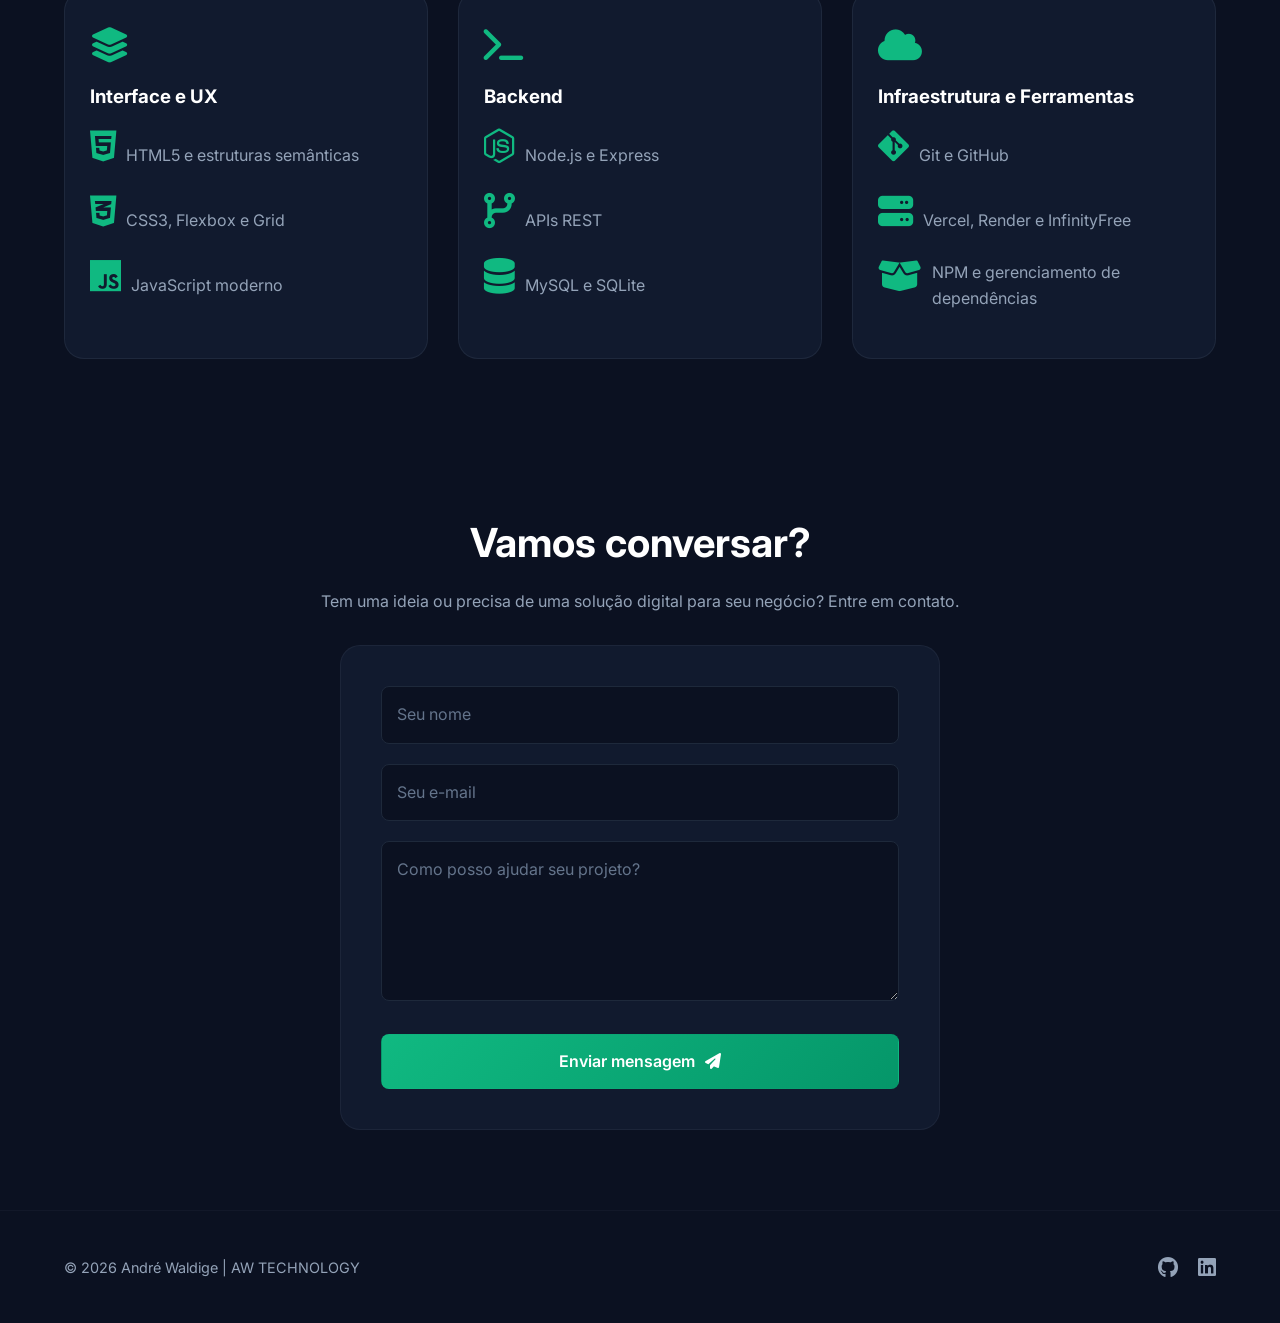
==== commit b5d2d022: "Restaura acesso de demonstração do AWT Sales Manager" ====
--- a/index.html
+++ b/index.html
@@ -353,7 +353,12 @@
                                 Sistema de gestão comercial com recursos
                                 para controle de estoque, clientes
                                 e vendas.
-                            </p>
+                            </p>
+                            <div style="background: rgba(16, 185, 129, 0.05); padding: 12px; border-radius: 8px; margin: 10px 0; font-size: 0.85rem; border-left: 4px solid #10b981; color: #94a3b8;">
+                                <i class="fas fa-lock-open" style="color: #10b981;" aria-hidden="true"></i>
+                                <strong style="color: #e2e8f0;">Acesso para teste:</strong><br>
+                                <span>E-mail: <code>usuario@email.com</code> | Senha: <code>780606</code></span>
+                            </div>
 
                             <div class="tecnologias">
                                 <span>PHP</span>
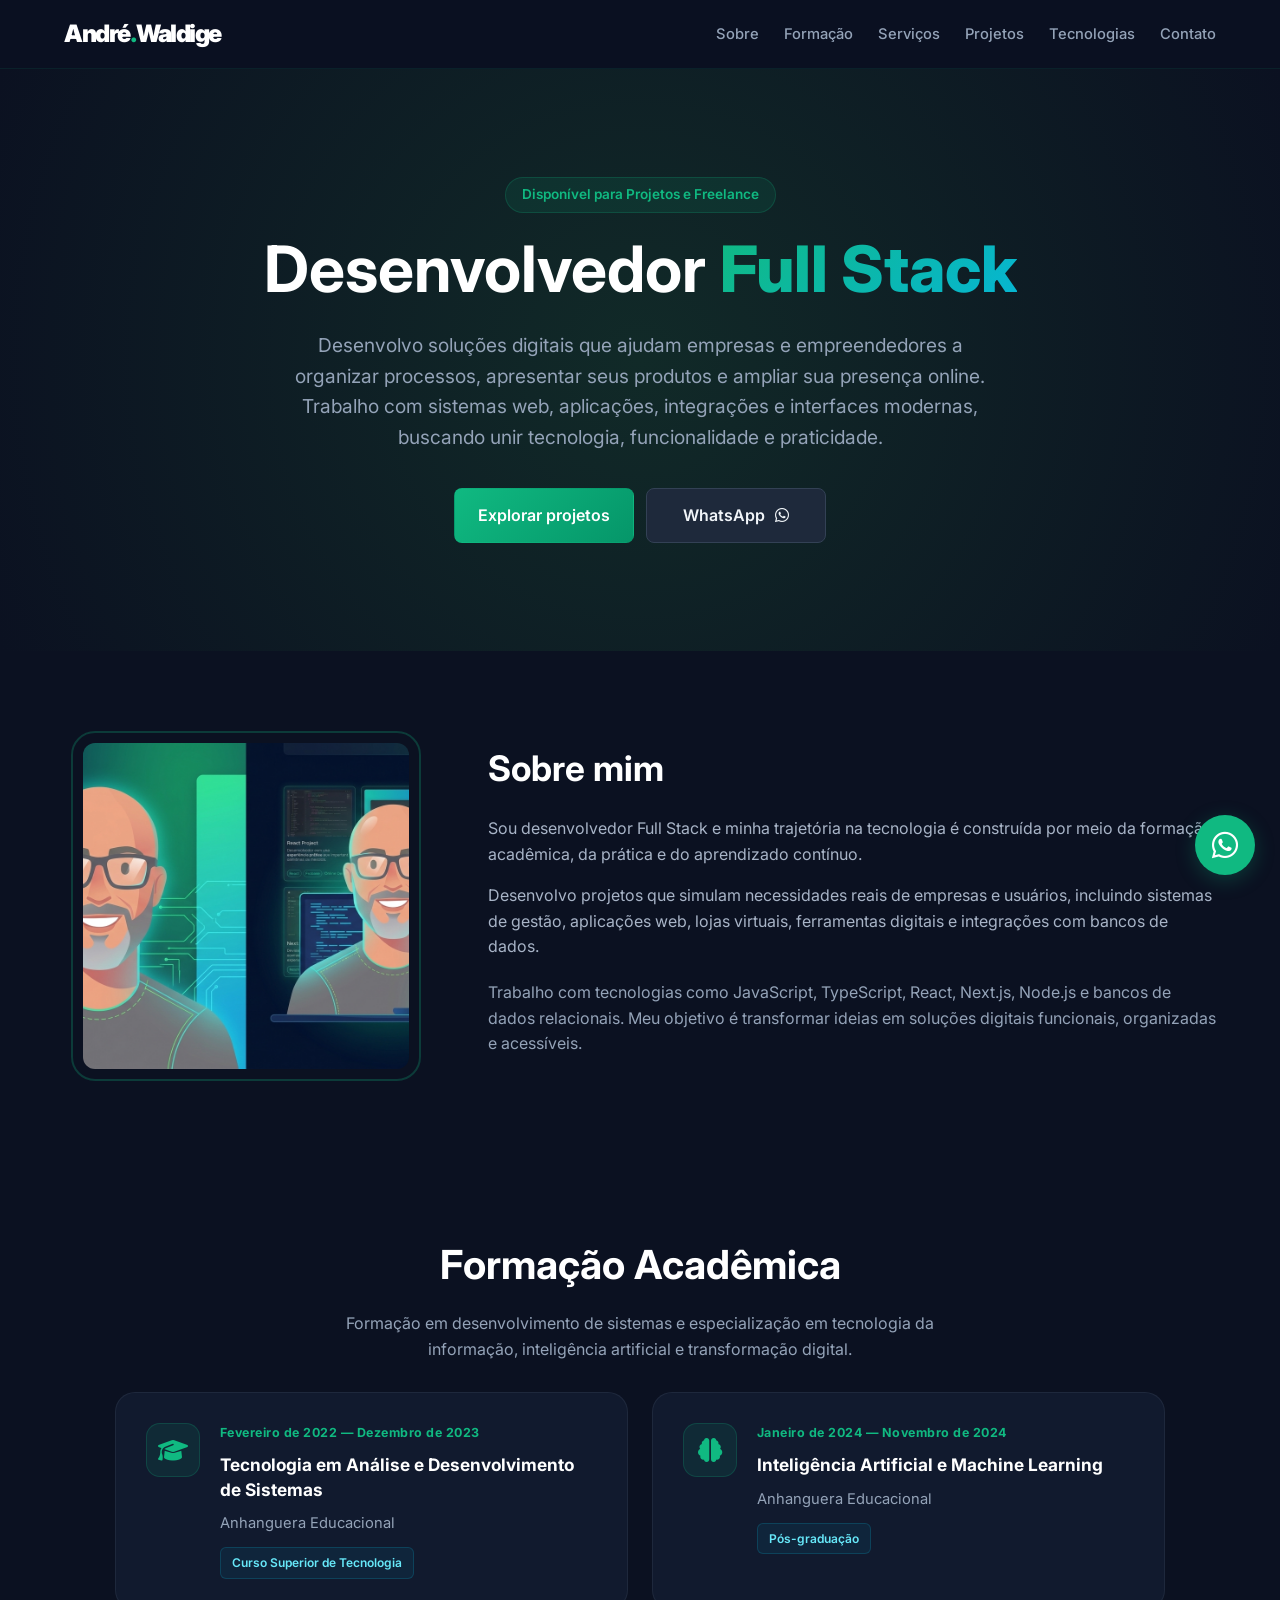
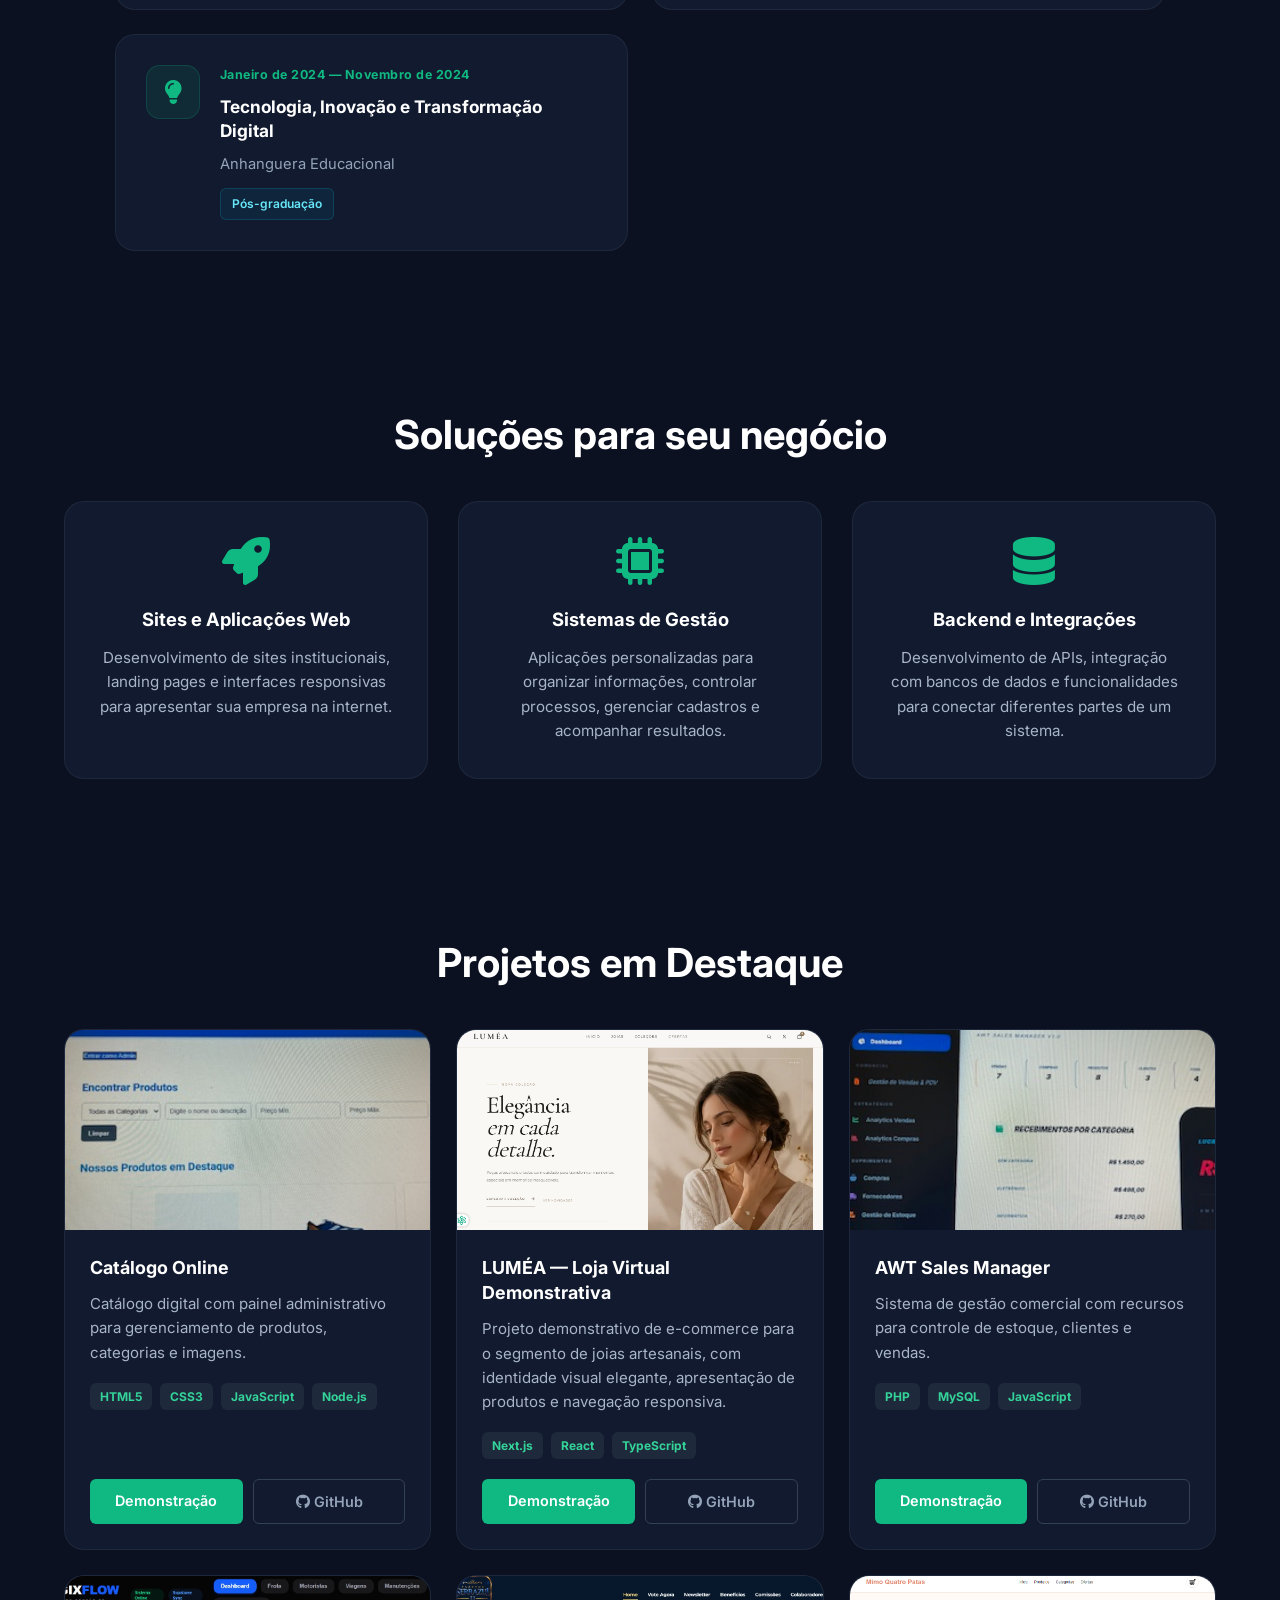
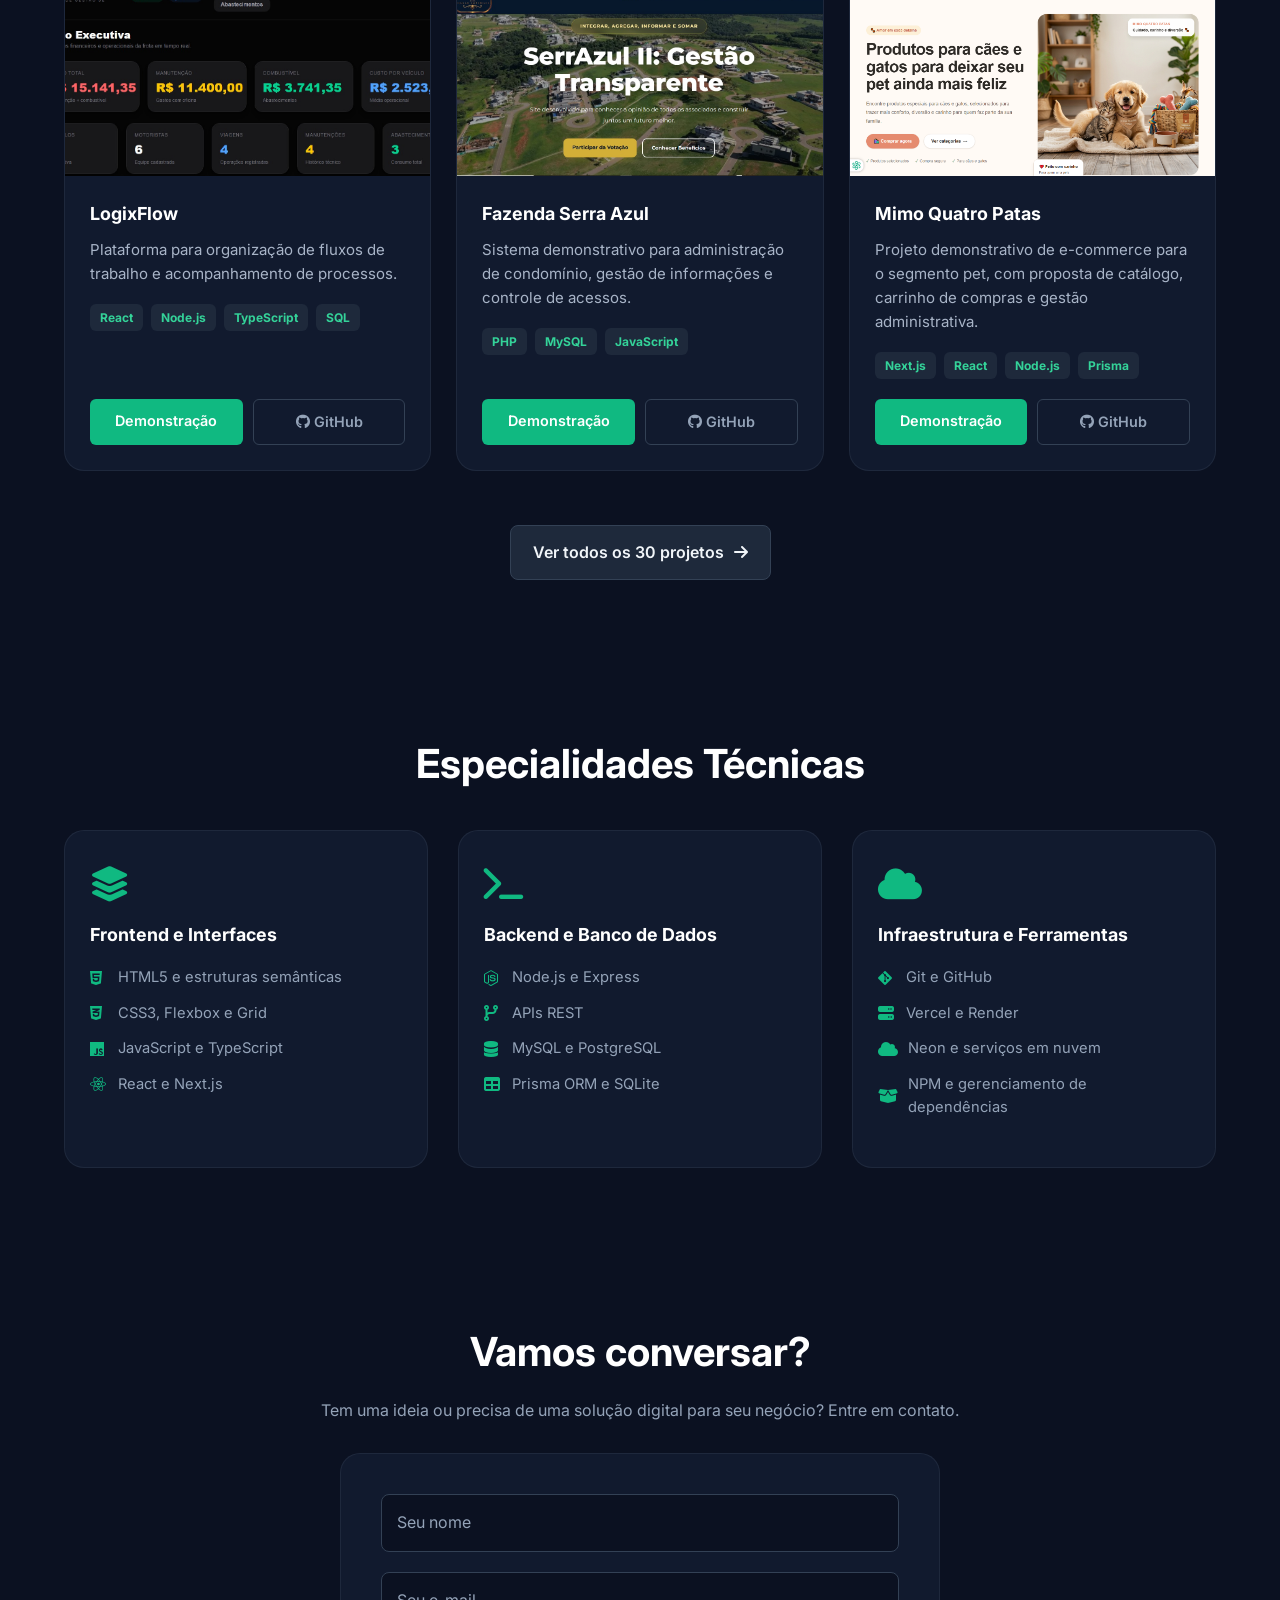
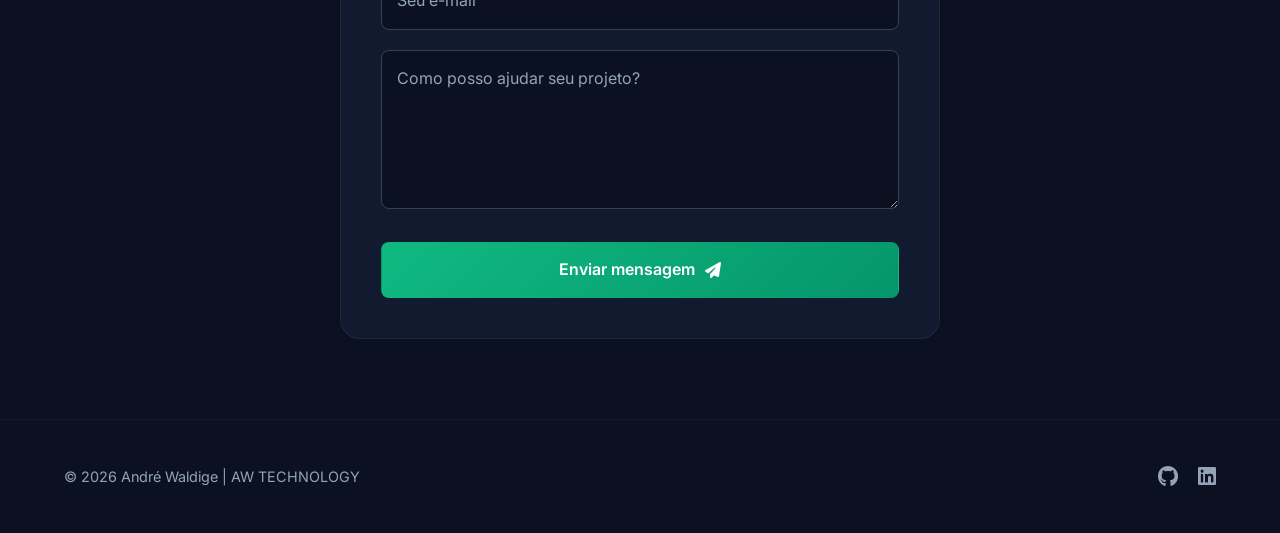
==== commit d9a17e5d: "Atualiza portfólio e galeria de projetos" ====
--- a/index.html
+++ b/index.html
@@ -7,30 +7,59 @@
 
     <title>André Waldige | Desenvolvedor Full Stack — AW TECHNOLOGY</title>
 
-    <meta name="description" content="Conheça o portfólio de André Waldige, desenvolvedor web. Sistemas personalizados, lojas virtuais, plataformas de gestão, APIs e soluções digitais para empresas.">
+    <meta
+        name="description"
+        content="Portfólio de André Waldige, desenvolvedor Full Stack. Desenvolvimento de sistemas web, lojas virtuais, plataformas de gestão, APIs e soluções digitais para empresas."
+    >
 
     <meta name="theme-color" content="#0b1121">
     <meta name="author" content="André Waldige">
-
+    <meta name="robots" content="index, follow">
+
+    <!-- OPEN GRAPH / REDES SOCIAIS -->
     <meta property="og:type" content="website">
+    <meta property="og:locale" content="pt_BR">
+    <meta property="og:site_name" content="AW TECHNOLOGY">
     <meta property="og:url" content="https://andre-waldige.vercel.app/">
-    <meta property="og:title" content="André Waldige | Desenvolvedor Full Stack">
-    <meta property="og:description" content="Sistemas web, e-commerces, plataformas de gestão e ferramentas digitais desenvolvidas por AW TECHNOLOGY.">
-    <meta property="og:image" content="https://andre-waldige.vercel.app/img/banner-share.jpeg">
-
+    <meta property="og:title" content="André Waldige | Desenvolvedor Full Stack — AW TECHNOLOGY">
+    <meta
+        property="og:description"
+        content="Conheça os projetos, tecnologias, formação e soluções digitais desenvolvidas por André Waldige — AW TECHNOLOGY."
+    >
+    <meta
+        property="og:image"
+        content="https://andre-waldige.vercel.app/img/banner-share.jpeg"
+    >
+
+    <!-- FAVICON -->
     <link rel="icon" type="image/png" sizes="32x32" href="img/favicon-32x32.png">
     <link rel="icon" type="image/png" sizes="16x16" href="img/favicon-16x16.png">
     <link rel="apple-touch-icon" sizes="180x180" href="img/apple-touch-icon.png">
 
+    <!-- FONTES -->
     <link rel="preconnect" href="https://fonts.googleapis.com">
     <link rel="preconnect" href="https://fonts.gstatic.com" crossorigin>
 
-    <link href="https://fonts.googleapis.com/css2?family=Inter:wght@400;500;600;700;800;900&display=swap" rel="stylesheet">
-
-    <link rel="stylesheet" href="https://cdnjs.cloudflare.com/ajax/libs/font-awesome/6.4.0/css/all.min.css">
-
+    <link
+        href="https://fonts.googleapis.com/css2?family=Inter:wght@400;500;600;700;800;900&display=swap"
+        rel="stylesheet"
+    >
+
+    <!-- FONT AWESOME -->
+    <link
+        rel="stylesheet"
+        href="https://cdnjs.cloudflare.com/ajax/libs/font-awesome/6.4.0/css/all.min.css"
+    >
+
+    <!-- ATIVA O MODO JAVASCRIPT ANTES DO CSS -->
+    <script>
+        document.documentElement.classList.add("js");
+    </script>
+
+    <!-- CSS PRINCIPAL -->
     <link rel="stylesheet" href="css/style.css">
 
+    <!-- VERCEL ANALYTICS -->
     <script defer src="/_vercel/insights/script.js"></script>
 </head>
 
@@ -74,6 +103,7 @@
             >
                 <ul>
                     <li><a href="#sobre">Sobre</a></li>
+                    <li><a href="#formacao">Formação</a></li>
                     <li><a href="#servicos">Serviços</a></li>
                     <li><a href="#projetos">Projetos</a></li>
                     <li><a href="#competencias">Tecnologias</a></li>
@@ -99,10 +129,11 @@
                 </h1>
 
                 <p>
-                    Desenvolvo soluções digitais que ajudam empresas e empreendedores
-                    a organizar processos, apresentar seus produtos e ampliar sua
-                    presença online. Trabalho com sistemas web, aplicações,
-                    integrações e interfaces modernas.
+                    Desenvolvo soluções digitais que ajudam empresas e
+                    empreendedores a organizar processos, apresentar seus
+                    produtos e ampliar sua presença online. Trabalho com
+                    sistemas web, aplicações, integrações e interfaces modernas,
+                    buscando unir tecnologia, funcionalidade e praticidade.
                 </p>
 
                 <div class="hero-buttons">
@@ -147,18 +178,132 @@
                     <h2>Sobre mim</h2>
 
                     <p>
-                        Minha trajetória como desenvolvedor é construída por meio
-                        da prática, do aprendizado contínuo e do desenvolvimento
-                        de projetos que simulam necessidades reais de empresas
-                        e usuários.
+                        Sou desenvolvedor Full Stack e minha trajetória na
+                        tecnologia é construída por meio da formação acadêmica,
+                        da prática e do aprendizado contínuo.
                     </p>
 
+                    <p>
+                        Desenvolvo projetos que simulam necessidades reais
+                        de empresas e usuários, incluindo sistemas de gestão,
+                        aplicações web, lojas virtuais, ferramentas digitais
+                        e integrações com bancos de dados.
+                    </p>
+
                     <p class="sobre-texto-secundario">
-                        Desenvolvo aplicações web com foco em JavaScript,
-                        Node.js e tecnologias relacionadas. Busco unir
-                        organização, funcionalidade, segurança e uma boa
-                        experiência de utilização em cada projeto.
+                        Trabalho com tecnologias como JavaScript, TypeScript,
+                        React, Next.js, Node.js e bancos de dados relacionais.
+                        Meu objetivo é transformar ideias em soluções digitais
+                        funcionais, organizadas e acessíveis.
                     </p>
+
+                </div>
+
+            </div>
+        </section>
+
+        <!-- FORMAÇÃO ACADÊMICA -->
+        <section id="formacao" class="reveal">
+            <div class="container">
+
+                <h2 class="section-title">
+                    Formação Acadêmica
+                </h2>
+
+                <p class="contact-description">
+                    Formação em desenvolvimento de sistemas e especialização
+                    em tecnologia da informação, inteligência artificial
+                    e transformação digital.
+                </p>
+
+                <div class="formacao-academica">
+
+                    <!-- GRADUAÇÃO -->
+                    <article class="formacao-item">
+
+                        <div class="formacao-icon">
+                            <i class="fas fa-graduation-cap" aria-hidden="true"></i>
+                        </div>
+
+                        <div class="formacao-conteudo">
+
+                            <span class="formacao-periodo">
+                                Fevereiro de 2022 — Dezembro de 2023
+                            </span>
+
+                            <h3>
+                                Tecnologia em Análise e Desenvolvimento de Sistemas
+                            </h3>
+
+                            <p>
+                                Anhanguera Educacional
+                            </p>
+
+                            <span class="formacao-tipo">
+                                Curso Superior de Tecnologia
+                            </span>
+
+                        </div>
+
+                    </article>
+
+                    <!-- PÓS-GRADUAÇÃO EM IA -->
+                    <article class="formacao-item">
+
+                        <div class="formacao-icon">
+                            <i class="fas fa-brain" aria-hidden="true"></i>
+                        </div>
+
+                        <div class="formacao-conteudo">
+
+                            <span class="formacao-periodo">
+                                Janeiro de 2024 — Novembro de 2024
+                            </span>
+
+                            <h3>
+                                Inteligência Artificial e Machine Learning
+                            </h3>
+
+                            <p>
+                                Anhanguera Educacional
+                            </p>
+
+                            <span class="formacao-tipo">
+                                Pós-graduação
+                            </span>
+
+                        </div>
+
+                    </article>
+
+                    <!-- PÓS-GRADUAÇÃO EM TECNOLOGIA, INOVAÇÃO E TRANSFORMAÇÃO DIGITAL -->
+                    <article class="formacao-item">
+
+                        <div class="formacao-icon">
+                            <i class="fas fa-lightbulb" aria-hidden="true"></i>
+                        </div>
+
+                        <div class="formacao-conteudo">
+
+                            <span class="formacao-periodo">
+                                Janeiro de 2024 — Novembro de 2024
+                            </span>
+
+                            <h3>
+                                Tecnologia, Inovação e Transformação Digital
+                            </h3>
+
+                            <p>
+                                Anhanguera Educacional
+                            </p>
+
+                            <span class="formacao-tipo">
+                                Pós-graduação
+                            </span>
+
+                        </div>
+
+                    </article>
 
                 </div>
 
@@ -176,6 +321,7 @@
                 <div class="grid-servicos">
 
                     <article class="card-servico">
+
                         <i class="fas fa-rocket" aria-hidden="true"></i>
 
                         <h3>Sites e Aplicações Web</h3>
@@ -185,9 +331,11 @@
                             landing pages e interfaces responsivas
                             para apresentar sua empresa na internet.
                         </p>
+
                     </article>
 
                     <article class="card-servico">
+
                         <i class="fas fa-microchip" aria-hidden="true"></i>
 
                         <h3>Sistemas de Gestão</h3>
@@ -197,9 +345,11 @@
                             informações, controlar processos, gerenciar
                             cadastros e acompanhar resultados.
                         </p>
+
                     </article>
 
                     <article class="card-servico">
+
                         <i class="fas fa-database" aria-hidden="true"></i>
 
                         <h3>Backend e Integrações</h3>
@@ -209,6 +359,7 @@
                             bancos de dados e funcionalidades para
                             conectar diferentes partes de um sistema.
                         </p>
+
                     </article>
 
                 </div>
@@ -284,7 +435,7 @@
 
                         <img
                             src="img/home.png"
-                            alt="Página inicial da loja virtual demonstrativa LUMÉA"
+                            alt="Página inicial do projeto demonstrativo LUMÉA"
                             width="400"
                             height="200"
                             loading="lazy"
@@ -293,13 +444,13 @@
 
                         <div class="conteudo-projeto">
 
-                            <h3>LUMÉA — Joias Artesanais</h3>
+                            <h3>LUMÉA — Loja Virtual Demonstrativa</h3>
 
                             <p>
-                                Loja virtual demonstrativa para o segmento
-                                de joias artesanais, com identidade visual
-                                elegante, apresentação de produtos e
-                                experiência de navegação responsiva.
+                                Projeto demonstrativo de e-commerce para
+                                o segmento de joias artesanais, com identidade
+                                visual elegante, apresentação de produtos
+                                e navegação responsiva.
                             </p>
 
                             <div class="tecnologias">
@@ -353,12 +504,7 @@
                                 Sistema de gestão comercial com recursos
                                 para controle de estoque, clientes
                                 e vendas.
-                            </p>
-                            <div style="background: rgba(16, 185, 129, 0.05); padding: 12px; border-radius: 8px; margin: 10px 0; font-size: 0.85rem; border-left: 4px solid #10b981; color: #94a3b8;">
-                                <i class="fas fa-lock-open" style="color: #10b981;" aria-hidden="true"></i>
-                                <strong style="color: #e2e8f0;">Acesso para teste:</strong><br>
-                                <span>E-mail: <code>usuario@email.com</code> | Senha: <code>780606</code></span>
-                            </div>
+                            </p>
 
                             <div class="tecnologias">
                                 <span>PHP</span>
@@ -523,30 +669,31 @@
                                 <span>Next.js</span>
                                 <span>React</span>
                                 <span>Node.js</span>
+                                <span>Prisma</span>
                             </div>
 
-                           <div class="botoes-projeto">
-
-    <a
-        href="https://mimo-quatro-patas.vercel.app/"
-        target="_blank"
-        rel="noopener noreferrer"
-        class="btn-card-p"
-    >
-        Demonstração
-    </a>
-
-    <a
-        href="https://github.com/awaldige/mimo-quatro-patas"
-        target="_blank"
-        rel="noopener noreferrer"
-        class="btn-card-s"
-    >
-        <i class="fab fa-github" aria-hidden="true"></i>
-        GitHub
-    </a>
-
-</div>
+                            <div class="botoes-projeto">
+
+                                <a
+                                    href="https://mimo-quatro-patas.vercel.app/"
+                                    target="_blank"
+                                    rel="noopener noreferrer"
+                                    class="btn-card-p"
+                                >
+                                    Demonstração
+                                </a>
+
+                                <a
+                                    href="https://github.com/awaldige/mimo-quatro-patas"
+                                    target="_blank"
+                                    rel="noopener noreferrer"
+                                    class="btn-card-s"
+                                >
+                                    <i class="fab fa-github" aria-hidden="true"></i>
+                                    GitHub
+                                </a>
+
+                            </div>
                         </div>
                     </article>
 
@@ -576,7 +723,7 @@
 
                         <i class="fas fa-layer-group" aria-hidden="true"></i>
 
-                        <h3>Interface e UX</h3>
+                        <h3>Frontend e Interfaces</h3>
 
                         <ul>
                             <li>
@@ -591,7 +738,12 @@
 
                             <li>
                                 <i class="fab fa-js" aria-hidden="true"></i>
-                                JavaScript moderno
+                                JavaScript e TypeScript
+                            </li>
+
+                            <li>
+                                <i class="fab fa-react" aria-hidden="true"></i>
+                                React e Next.js
                             </li>
                         </ul>
 
@@ -601,7 +753,7 @@
 
                         <i class="fas fa-terminal" aria-hidden="true"></i>
 
-                        <h3>Backend</h3>
+                        <h3>Backend e Banco de Dados</h3>
 
                         <ul>
                             <li>
@@ -616,7 +768,12 @@
 
                             <li>
                                 <i class="fas fa-database" aria-hidden="true"></i>
-                                MySQL e SQLite
+                                MySQL e PostgreSQL
+                            </li>
+
+                            <li>
+                                <i class="fas fa-table" aria-hidden="true"></i>
+                                Prisma ORM e SQLite
                             </li>
                         </ul>
 
@@ -636,7 +793,12 @@
 
                             <li>
                                 <i class="fas fa-server" aria-hidden="true"></i>
-                                Vercel, Render e InfinityFree
+                                Vercel e Render
+                            </li>
+
+                            <li>
+                                <i class="fas fa-cloud" aria-hidden="true"></i>
+                                Neon e serviços em nuvem
                             </li>
 
                             <li>
@@ -744,7 +906,8 @@
         <div class="container footer-ultra-minimal">
 
             <p>
-                &copy; 2026 André Waldige | AW TECHNOLOGY
+                &copy; <span id="current-year">2026</span>
+                André Waldige | AW TECHNOLOGY
             </p>
 
             <div class="footer-links">
@@ -773,125 +936,303 @@
 
     <!-- JAVASCRIPT DA PÁGINA -->
     <script>
-        document.addEventListener("DOMContentLoaded", () => {
-
-            // ACESSIBILIDADE: RESPEITAR PREFERÊNCIA DE MOVIMENTO
-            const prefersReducedMotion = window.matchMedia(
-                "(prefers-reduced-motion: reduce)"
-            ).matches;
-
-            // LOADER
-            const loader = document.getElementById("loader");
-
-            function hideLoader() {
-                if (loader) {
+        (() => {
+            "use strict";
+
+            // =========================================
+            // CONFIGURAÇÕES
+            // =========================================
+
+            const REDUCED_MOTION_QUERY = "(prefers-reduced-motion: reduce)";
+            const DESKTOP_QUERY = "(min-width: 769px)";
+            const LOADER_DURATION = 1200;
+
+            const prefersReducedMotion = window.matchMedia
+                ? window.matchMedia(REDUCED_MOTION_QUERY).matches
+                : false;
+
+            // =========================================
+            // INICIALIZAÇÃO
+            // =========================================
+
+            function initializePortfolio() {
+
+                // =========================================
+                // ELEMENTOS PRINCIPAIS
+                // =========================================
+
+                const loader = document.getElementById("loader");
+                const menuBtn = document.querySelector(".mobile-menu-btn");
+                const navMenu = document.querySelector(".nav-menu");
+                const currentYear = document.getElementById("current-year");
+
+                // =========================================
+                // LOADER
+                // =========================================
+
+                let loaderHidden = false;
+                let loaderTimer = null;
+
+                function hideLoader() {
+
+                    if (loaderHidden || !loader) {
+                        return;
+                    }
+
+                    loaderHidden = true;
+
+                    if (loaderTimer !== null) {
+                        window.clearTimeout(loaderTimer);
+                    }
+
                     loader.classList.add("loader-hidden");
                 }
-            }
-
-            if (prefersReducedMotion) {
-                hideLoader();
-            } else {
-                window.setTimeout(hideLoader, 1200);
-            }
-
-            // ANIMAÇÕES DE ENTRADA
-            const revealElements = document.querySelectorAll(".reveal");
-
-            if (
-                prefersReducedMotion ||
-                !("IntersectionObserver" in window)
-            ) {
-                revealElements.forEach(element => {
-                    element.classList.add("active");
-                });
-            } else {
-
-                const revealObserver = new IntersectionObserver(
-                    (entries, observer) => {
-
-                        entries.forEach(entry => {
-
-                            if (entry.isIntersecting) {
-                                entry.target.classList.add("active");
-                                observer.unobserve(entry.target);
+
+                if (loader) {
+
+                    if (prefersReducedMotion) {
+                        hideLoader();
+                    } else {
+
+                        // Tempo máximo para evitar loader preso.
+                        loaderTimer = window.setTimeout(
+                            hideLoader,
+                            LOADER_DURATION
+                        );
+
+                        // Também oculta quando a página termina de carregar.
+                        window.addEventListener(
+                            "load",
+                            hideLoader,
+                            { once: true }
+                        );
+
+                    }
+
+                }
+
+                // =========================================
+                // ANIMAÇÕES DE ENTRADA
+                // =========================================
+
+                const revealElements = document.querySelectorAll(".reveal");
+
+                function activateAllRevealElements() {
+                    revealElements.forEach(element => {
+                        element.classList.add("active");
+                    });
+                }
+
+                if (
+                    prefersReducedMotion ||
+                    !("IntersectionObserver" in window)
+                ) {
+
+                    activateAllRevealElements();
+
+                } else {
+
+                    try {
+
+                        const revealObserver = new IntersectionObserver(
+                            (entries, observer) => {
+
+                                entries.forEach(entry => {
+
+                                    if (entry.isIntersecting) {
+
+                                        entry.target.classList.add("active");
+
+                                        observer.unobserve(entry.target);
+
+                                    }
+
+                                });
+
+                            },
+                            {
+                                threshold: 0.08,
+                                rootMargin: "0px 0px -40px 0px"
                             }
-
+                        );
+
+                        revealElements.forEach(element => {
+                            revealObserver.observe(element);
                         });
 
-                    },
-                    {
-                        threshold: 0.08
+                    } catch (error) {
+
+                        // Se o observador falhar, mantém todo o conteúdo visível.
+                        activateAllRevealElements();
+
                     }
-                );
-
-                revealElements.forEach(element => {
-                    revealObserver.observe(element);
-                });
-            }
-
-            // MENU MOBILE
-            const menuBtn = document.querySelector(".mobile-menu-btn");
-            const navMenu = document.querySelector(".nav-menu");
-
-            if (menuBtn && navMenu) {
-
-                const menuIcon = menuBtn.querySelector("i");
-
-                function closeMenu() {
-
-                    navMenu.classList.remove("active");
-
-                    menuBtn.setAttribute("aria-expanded", "false");
-                    menuBtn.setAttribute("aria-label", "Abrir menu");
-
-                    if (menuIcon) {
-                        menuIcon.classList.add("fa-bars");
-                        menuIcon.classList.remove("fa-times");
-                    }
 
                 }
 
-                menuBtn.addEventListener("click", () => {
-
-                    const isOpen = navMenu.classList.toggle("active");
-
-                    menuBtn.setAttribute(
-                        "aria-expanded",
-                        String(isOpen)
-                    );
-
-                    menuBtn.setAttribute(
-                        "aria-label",
-                        isOpen ? "Fechar menu" : "Abrir menu"
-                    );
-
-                    if (menuIcon) {
+                // =========================================
+                // MENU MOBILE
+                // =========================================
+
+                if (menuBtn && navMenu) {
+
+                    const menuIcon = menuBtn.querySelector("i");
+                    const menuLinks = navMenu.querySelectorAll("a");
+
+                    function updateMenuIcon(isOpen) {
+
+                        if (!menuIcon) {
+                            return;
+                        }
+
                         menuIcon.classList.toggle("fa-bars", !isOpen);
                         menuIcon.classList.toggle("fa-times", isOpen);
                     }
 
-                });
-
-                // FECHAR AO CLICAR EM UM LINK
-                navMenu.querySelectorAll("a").forEach(link => {
-
-                    link.addEventListener("click", closeMenu);
-
-                });
-
-                // FECHAR COM A TECLA ESC
-                document.addEventListener("keydown", event => {
-
-                    if (event.key === "Escape") {
-                        closeMenu();
+                    function closeMenu(returnFocus = false) {
+
+                        navMenu.classList.remove("active");
+
+                        menuBtn.setAttribute("aria-expanded", "false");
+                        menuBtn.setAttribute("aria-label", "Abrir menu");
+
+                        updateMenuIcon(false);
+
+                        if (returnFocus) {
+                            menuBtn.focus();
+                        }
                     }
 
-                });
+                    function openMenu() {
+
+                        navMenu.classList.add("active");
+
+                        menuBtn.setAttribute("aria-expanded", "true");
+                        menuBtn.setAttribute("aria-label", "Fechar menu");
+
+                        updateMenuIcon(true);
+                    }
+
+                    // ABRIR E FECHAR PELO BOTÃO
+                    menuBtn.addEventListener("click", () => {
+
+                        const isOpen =
+                            navMenu.classList.contains("active");
+
+                        if (isOpen) {
+                            closeMenu();
+                        } else {
+                            openMenu();
+                        }
+
+                    });
+
+                    // FECHAR AO CLICAR EM UM LINK
+                    menuLinks.forEach(link => {
+
+                        link.addEventListener("click", () => {
+                            closeMenu();
+                        });
+
+                    });
+
+                    // FECHAR AO CLICAR FORA DO MENU
+                    document.addEventListener("pointerdown", event => {
+
+                        const clickedInsideMenu =
+                            navMenu.contains(event.target);
+
+                        const clickedMenuButton =
+                            menuBtn.contains(event.target);
+
+                        if (
+                            navMenu.classList.contains("active") &&
+                            !clickedInsideMenu &&
+                            !clickedMenuButton
+                        ) {
+                            closeMenu();
+                        }
+
+                    });
+
+                    // FECHAR COM A TECLA ESC
+                    document.addEventListener("keydown", event => {
+
+                        if (
+                            event.key === "Escape" &&
+                            navMenu.classList.contains("active")
+                        ) {
+                            closeMenu(true);
+                        }
+
+                    });
+
+                    // FECHAR O MENU QUANDO VOLTAR AO DESKTOP
+                    if (window.matchMedia) {
+
+                        const desktopMediaQuery =
+                            window.matchMedia(DESKTOP_QUERY);
+
+                        const handleScreenChange = event => {
+
+                            if (event.matches) {
+                                closeMenu();
+                            }
+
+                        };
+
+                        if (
+                            typeof desktopMediaQuery.addEventListener === "function"
+                        ) {
+
+                            desktopMediaQuery.addEventListener(
+                                "change",
+                                handleScreenChange
+                            );
+
+                        } else if (
+                            typeof desktopMediaQuery.addListener === "function"
+                        ) {
+
+                            // Compatibilidade com navegadores antigos.
+                            desktopMediaQuery.addListener(
+                                handleScreenChange
+                            );
+
+                        }
+
+                    }
+
+                }
+
+                // =========================================
+                // ANO AUTOMÁTICO NO RODAPÉ
+                // =========================================
+
+                if (currentYear) {
+                    currentYear.textContent = new Date().getFullYear();
+                }
 
             }
 
-        });
+            // =========================================
+            // EXECUÇÃO SEGURA
+            // =========================================
+
+            if (document.readyState === "loading") {
+
+                document.addEventListener(
+                    "DOMContentLoaded",
+                    initializePortfolio,
+                    { once: true }
+                );
+
+            } else {
+
+                initializePortfolio();
+
+            }
+
+        })();
     </script>
 
 </body>
--- a/css/style.css
+++ b/css/style.css
@@ -2,7 +2,25 @@
 /* =========================================
    1. RESET & CONFIGURAÇÕES GERAIS
    ========================================= */
-* {
+:root {
+    --bg: #0b1121;
+    --bg-card: #111a2e;
+    --bg-card-hover: #15213a;
+    --primary: #10b981;
+    --primary-dark: #059669;
+    --secondary: #06b6d4;
+    --text: #e2e8f0;
+    --text-muted: #a8b4c7;
+    --text-secondary: #94a3b8;
+    --border: rgba(148, 163, 184, 0.1);
+    --border-primary: rgba(16, 185, 129, 0.25);
+    --radius: 20px;
+    --transition: 0.3s ease;
+}
+
+*,
+*::before,
+*::after {
     margin: 0;
     padding: 0;
     box-sizing: border-box;
@@ -17,8 +35,8 @@
 
 body {
     font-family: 'Inter', 'Segoe UI', Arial, sans-serif;
-    background-color: #0b1121;
-    color: #e2e8f0;
+    background-color: var(--bg);
+    color: var(--text);
     line-height: 1.6;
     overflow-x: hidden;
     width: 100%;
@@ -27,13 +45,17 @@
     -webkit-font-smoothing: antialiased;
 }
 
+body.menu-open {
+    overflow: hidden;
+}
+
 .container {
     width: min(90%, 1200px);
     margin: 0 auto;
 }
 
 .highlight {
-    background: linear-gradient(135deg, #10b981, #06b6d4);
+    background: linear-gradient(135deg, var(--primary), var(--secondary));
     -webkit-background-clip: text;
     background-clip: text;
     -webkit-text-fill-color: transparent;
@@ -41,7 +63,7 @@
 }
 
 strong {
-    color: #10b981;
+    color: var(--primary);
 }
 
 a {
@@ -69,6 +91,7 @@
 
 section {
     padding: 80px 0;
+    scroll-margin-top: 85px;
 }
 
 .section-title {
@@ -80,7 +103,7 @@
 }
 
 section p {
-    color: #a8b4c7;
+    color: var(--text-muted);
 }
 
 /* =========================================
@@ -92,7 +115,7 @@
     width: 100%;
     height: 100vh;
     height: 100dvh;
-    background: #0b1121;
+    background: var(--bg);
     display: flex;
     justify-content: center;
     align-items: center;
@@ -112,10 +135,10 @@
 }
 
 .code-text {
-    color: #10b981;
+    color: var(--primary);
     font-family: 'Courier New', monospace;
     font-size: clamp(1rem, 5vw, 1.5rem);
-    border-right: 3px solid #10b981;
+    border-right: 3px solid var(--primary);
     white-space: nowrap;
     overflow: hidden;
     width: 0;
@@ -138,12 +161,12 @@
 .progress-fill-loader {
     width: 0;
     height: 100%;
-    background: #10b981;
+    background: var(--primary);
     animation: progress-load 1.2s linear forwards;
 }
 
 .status-loader {
-    color: #64748b;
+    color: #94a3b8;
     font-size: 0.7rem;
     display: block;
     margin-top: 10px;
@@ -152,22 +175,40 @@
 }
 
 @keyframes typing {
-    from { width: 0; }
-    to { width: 100%; }
+    from {
+        width: 0;
+    }
+
+    to {
+        width: 100%;
+    }
 }
 
 @keyframes blink {
-    50% { border-color: transparent; }
+    50% {
+        border-color: transparent;
+    }
 }
 
 @keyframes progress-load {
-    to { width: 100%; }
-}
+    to {
+        width: 100%;
+    }
+}
+
 
 /* =========================================
    3. ANIMAÇÕES DE ENTRADA
    ========================================= */
+
+/* Sem JavaScript, o conteúdo permanece visível. */
 .reveal {
+    opacity: 1;
+    transform: none;
+}
+
+/* Animações ativadas somente quando o JavaScript está disponível. */
+.js .reveal {
     opacity: 0;
     transform: translateY(25px);
     transition:
@@ -175,9 +216,19 @@
         transform 0.7s ease;
 }
 
-.reveal.active {
+.js .reveal.active {
     opacity: 1;
     transform: translateY(0);
+}
+
+/* Respeita a preferência de movimento reduzido. */
+@media (prefers-reduced-motion: reduce) {
+    .js .reveal,
+    .js .reveal.active {
+        opacity: 1;
+        transform: none;
+        transition: none;
+    }
 }
 
 /* =========================================
@@ -211,26 +262,27 @@
 }
 
 .logo span {
-    color: #10b981;
+    color: var(--primary);
 }
 
 .nav-menu ul {
     list-style: none;
     display: flex;
     align-items: center;
-    gap: 30px;
+    gap: 25px;
 }
 
 .nav-menu a {
-    color: #94a3b8;
+    color: var(--text-secondary);
     text-decoration: none;
     font-weight: 500;
-    transition: color 0.3s ease;
+    font-size: 0.92rem;
+    transition: color var(--transition);
 }
 
 .nav-menu a:hover,
 .nav-menu a:focus-visible {
-    color: #10b981;
+    color: var(--primary);
 }
 
 /* Botão do menu mobile */
@@ -242,6 +294,7 @@
     font-size: 1.5rem;
     cursor: pointer;
     padding: 8px;
+    border-radius: 8px;
 }
 
 /* =========================================
@@ -251,14 +304,14 @@
     padding: clamp(70px, 12vh, 130px) 0;
     text-align: center;
     background:
-        radial-gradient(circle at center, #112a28 0%, #0b1121 100%);
+        radial-gradient(circle at center, #112a28 0%, var(--bg) 100%);
 }
 
 .badge {
     display: inline-block;
     padding: 6px 16px;
     background: rgba(16, 185, 129, 0.1);
-    color: #10b981;
+    color: var(--primary);
     border-radius: 50px;
     font-size: 0.85rem;
     font-weight: 600;
@@ -279,7 +332,7 @@
     max-width: 700px;
     margin: 0 auto 35px;
     font-size: clamp(1rem, 3vw, 1.2rem);
-    color: #94a3b8;
+    color: var(--text-secondary);
 }
 
 .hero-buttons {
@@ -303,10 +356,11 @@
     text-decoration: none;
     font-weight: 600;
     transition:
-        transform 0.3s ease,
-        box-shadow 0.3s ease,
-        border-color 0.3s ease,
-        color 0.3s ease;
+        transform var(--transition),
+        box-shadow var(--transition),
+        border-color var(--transition),
+        color var(--transition),
+        background var(--transition);
     cursor: pointer;
     flex: 0 1 180px;
     max-width: 100%;
@@ -316,7 +370,7 @@
 }
 
 .btn-primario {
-    background: linear-gradient(135deg, #10b981, #059669);
+    background: linear-gradient(135deg, var(--primary), var(--primary-dark));
     color: #fff;
     border: 1px solid transparent;
 }
@@ -333,8 +387,8 @@
 }
 
 .btn-secundario:hover {
-    border-color: #10b981;
-    color: #10b981;
+    border-color: var(--primary);
+    color: var(--primary);
 }
 
 .btn-primario:focus-visible,
@@ -342,13 +396,17 @@
 .btn-card-p:focus-visible,
 .btn-card-s:focus-visible,
 .filter-btn:focus-visible,
-.mobile-menu-btn:focus-visible {
-    outline: 2px solid #10b981;
+.mobile-menu-btn:focus-visible,
+.footer-links a:focus-visible,
+.whatsapp-float:focus-visible,
+.contato-form input:focus-visible,
+.contato-form textarea:focus-visible {
+    outline: 2px solid var(--primary);
     outline-offset: 4px;
 }
 
 /* =========================================
-   6. SOBRE
+   6. SOBRE MIM
    ========================================= */
 .sobre-container {
     display: grid;
@@ -357,11 +415,16 @@
     align-items: center;
 }
 
+.foto-area {
+    width: 100%;
+}
+
 .sobre-foto {
     width: 100%;
     max-width: 350px;
+    aspect-ratio: 1;
     border-radius: 24px;
-    border: 2px solid rgba(16, 185, 129, 0.2);
+    border: 2px solid var(--border-primary);
     padding: 10px;
     display: block;
     margin: 0 auto;
@@ -371,6 +434,7 @@
 .sobre-container h2 {
     color: #fff;
     margin-bottom: 20px;
+    font-size: clamp(1.7rem, 3vw, 2.2rem);
 }
 
 .sobre-container p {
@@ -379,11 +443,102 @@
 
 .sobre-texto-secundario {
     margin-top: 20px;
-    color: #94a3b8;
-}
-
-/* =========================================
-   7. SERVIÇOS
+    color: var(--text-secondary);
+}
+
+/* =========================================
+   7. FORMAÇÃO ACADÊMICA
+   ========================================= */
+.formacao-academica {
+    display: grid;
+    grid-template-columns: repeat(2, minmax(0, 1fr));
+    gap: 24px;
+    max-width: 1050px;
+    margin: 0 auto;
+}
+
+.formacao-item {
+    display: flex;
+    align-items: flex-start;
+    gap: 20px;
+    padding: 30px;
+    background: var(--bg-card);
+    border: 1px solid var(--border);
+    border-radius: var(--radius);
+    min-width: 0;
+    transition:
+        transform var(--transition),
+        border-color var(--transition),
+        background var(--transition),
+        box-shadow var(--transition);
+}
+
+.formacao-item:hover {
+    transform: translateY(-5px);
+    border-color: var(--border-primary);
+    background: var(--bg-card-hover);
+    box-shadow: 0 12px 30px rgba(0, 0, 0, 0.15);
+}
+
+.formacao-icon {
+    flex: 0 0 54px;
+    width: 54px;
+    height: 54px;
+    display: flex;
+    align-items: center;
+    justify-content: center;
+    background: rgba(16, 185, 129, 0.1);
+    border: 1px solid rgba(16, 185, 129, 0.2);
+    border-radius: 14px;
+}
+
+.formacao-icon i {
+    font-size: 1.5rem;
+    color: var(--primary);
+}
+
+.formacao-conteudo {
+    min-width: 0;
+    flex: 1;
+}
+
+.formacao-periodo {
+    display: block;
+    color: var(--primary);
+    font-size: 0.78rem;
+    font-weight: 700;
+    letter-spacing: 0.04em;
+    margin-bottom: 10px;
+}
+
+.formacao-conteudo h3 {
+    color: #fff;
+    font-size: 1.08rem;
+    line-height: 1.4;
+    margin-bottom: 10px;
+    overflow-wrap: break-word;
+}
+
+.formacao-conteudo p {
+    color: var(--text-secondary);
+    font-size: 0.92rem;
+    margin-bottom: 12px;
+}
+
+.formacao-tipo {
+    display: inline-flex;
+    align-items: center;
+    padding: 5px 11px;
+    border-radius: 6px;
+    background: rgba(6, 182, 212, 0.08);
+    border: 1px solid rgba(6, 182, 212, 0.2);
+    color: #67e8f9;
+    font-size: 0.75rem;
+    font-weight: 600;
+}
+
+/* =========================================
+   8. SERVIÇOS
    ========================================= */
 .grid-servicos {
     display: grid;
@@ -392,24 +547,26 @@
 }
 
 .card-servico {
-    background: #111a2e;
+    background: var(--bg-card);
     padding: 35px;
-    border-radius: 20px;
-    border: 1px solid rgba(148, 163, 184, 0.08);
+    border-radius: var(--radius);
+    border: 1px solid var(--border);
     text-align: center;
     transition:
-        transform 0.3s ease,
-        border-color 0.3s ease;
+        transform var(--transition),
+        border-color var(--transition),
+        background var(--transition);
 }
 
 .card-servico:hover {
     transform: translateY(-6px);
-    border-color: rgba(16, 185, 129, 0.3);
-}
-
-.card-servico i {
+    border-color: var(--border-primary);
+    background: var(--bg-card-hover);
+}
+
+.card-servico > i {
     font-size: 3rem;
-    color: #10b981;
+    color: var(--primary);
     margin-bottom: 20px;
     display: block;
 }
@@ -417,10 +574,16 @@
 .card-servico h3 {
     color: #fff;
     margin-bottom: 12px;
-}
-
-/* =========================================
-   8. PROJETOS EM DESTAQUE
+    font-size: 1.15rem;
+}
+
+.card-servico p {
+    color: var(--text-muted);
+    font-size: 0.95rem;
+}
+
+/* =========================================
+   9. PROJETOS EM DESTAQUE
    ========================================= */
 .grid-projetos {
     display: grid;
@@ -429,13 +592,14 @@
 }
 
 .card-projeto {
-    background: #111a2e;
-    border-radius: 20px;
+    background: var(--bg-card);
+    border-radius: var(--radius);
     overflow: hidden;
-    border: 1px solid rgba(148, 163, 184, 0.08);
+    border: 1px solid var(--border);
     transition:
         transform 0.4s ease,
-        border-color 0.4s ease;
+        border-color 0.4s ease,
+        box-shadow 0.4s ease;
     display: flex;
     flex-direction: column;
     min-width: 0;
@@ -443,10 +607,11 @@
 
 .card-projeto:hover {
     transform: translateY(-6px);
-    border-color: rgba(16, 185, 129, 0.3);
-}
-
-.card-projeto img {
+    border-color: var(--border-primary);
+    box-shadow: 0 15px 35px rgba(0, 0, 0, 0.2);
+}
+
+.card-projeto > img {
     width: 100%;
     height: 200px;
     object-fit: cover;
@@ -463,11 +628,14 @@
 .conteudo-projeto h3 {
     color: #fff;
     margin-bottom: 12px;
+    font-size: 1.12rem;
+    line-height: 1.4;
 }
 
 .conteudo-projeto p {
-    color: #a8b4c7;
+    color: var(--text-muted);
     margin-bottom: 18px;
+    font-size: 0.94rem;
 }
 
 .tecnologias {
@@ -479,7 +647,7 @@
 
 .tecnologias span {
     background: #1e293b;
-    color: #10b981;
+    color: #34d399;
     padding: 4px 10px;
     border-radius: 6px;
     font-size: 0.75rem;
@@ -500,33 +668,38 @@
     text-decoration: none;
     font-size: 0.9rem;
     font-weight: 600;
-    transition: 0.3s ease;
+    transition:
+        background var(--transition),
+        border-color var(--transition),
+        color var(--transition),
+        transform var(--transition);
     flex: 1 1 120px;
     text-align: center;
 }
 
 .btn-card-p {
-    background: #10b981;
+    background: var(--primary);
     color: #fff;
 }
 
 .btn-card-p:hover {
-    background: #059669;
+    background: var(--primary-dark);
+    transform: translateY(-2px);
 }
 
 .btn-card-s {
     background: transparent;
     border: 1px solid #334155;
-    color: #94a3b8;
+    color: var(--text-secondary);
 }
 
 .btn-card-s:hover {
-    border-color: #10b981;
-    color: #10b981;
-}
-
-/* =========================================
-   9. COMPETÊNCIAS
+    border-color: var(--primary);
+    color: var(--primary);
+}
+
+/* =========================================
+   10. COMPETÊNCIAS
    ========================================= */
 .grid-competencias {
     display: grid;
@@ -535,29 +708,31 @@
 }
 
 .card-competencia {
-    background: #111a2e;
+    background: var(--bg-card);
     padding: 35px 25px;
-    border-radius: 20px;
-    border: 1px solid rgba(148, 163, 184, 0.1);
+    border-radius: var(--radius);
+    border: 1px solid var(--border);
     transition:
-        transform 0.3s ease,
-        border-color 0.3s ease;
+        transform var(--transition),
+        border-color var(--transition),
+        background var(--transition);
 }
 
 .card-competencia:hover {
     transform: translateY(-6px);
-    border-color: #10b981;
+    border-color: var(--primary);
+    background: var(--bg-card-hover);
 }
 
 .card-competencia h3 {
     color: #fff;
     margin-bottom: 16px;
-}
-
-.card-competencia i.fas,
-.card-competencia i.fab {
+    font-size: 1.12rem;
+}
+
+.card-competencia > i {
     font-size: 2.2rem;
-    color: #10b981;
+    color: var(--primary);
     margin-bottom: 20px;
     display: block;
 }
@@ -567,35 +742,38 @@
 }
 
 .card-competencia ul li {
-    margin-bottom: 10px;
-    color: #94a3b8;
+    margin-bottom: 12px;
+    color: var(--text-secondary);
     display: flex;
     align-items: center;
     gap: 10px;
+    font-size: 0.92rem;
 }
 
 .card-competencia ul li i {
-    color: #10b981;
+    color: var(--primary);
     font-size: 1rem;
-}
-
-/* =========================================
-   10. CONTATO E FORMULÁRIO
+    flex: 0 0 18px;
+    margin: 0;
+}
+
+/* =========================================
+   11. CONTATO E FORMULÁRIO
    ========================================= */
 .contato-form {
-    background: #111a2e;
+    background: var(--bg-card);
     padding: clamp(20px, 5vw, 40px);
-    border-radius: 20px;
+    border-radius: var(--radius);
     max-width: 600px;
     margin: 0 auto;
-    border: 1px solid rgba(148, 163, 184, 0.08);
+    border: 1px solid var(--border);
 }
 
 .contact-description {
     max-width: 650px;
     margin: -20px auto 30px;
     text-align: center;
-    color: #94a3b8;
+    color: var(--text-secondary);
 }
 
 .contato-form label {
@@ -611,18 +789,21 @@
     width: 100%;
     padding: 15px;
     margin-bottom: 20px;
-    background: #0b1121;
-    border: 1px solid #1e293b;
+    background: var(--bg);
+    border: 1px solid #334155;
     color: #fff;
     border-radius: 8px;
     font-family: inherit;
     outline: none;
-    transition: border-color 0.3s ease;
+    transition:
+        border-color var(--transition),
+        box-shadow var(--transition);
 }
 
 .contato-form input:focus,
 .contato-form textarea:focus {
-    border-color: #10b981;
+    border-color: var(--primary);
+    box-shadow: 0 0 0 3px rgba(16, 185, 129, 0.1);
 }
 
 .contato-form textarea {
@@ -632,7 +813,7 @@
 
 .contato-form input::placeholder,
 .contato-form textarea::placeholder {
-    color: #64748b;
+    color: #94a3b8;
 }
 
 .contato-form .btn-submit {
@@ -651,10 +832,10 @@
 }
 
 /* =========================================
-   11. FOOTER
+   12. FOOTER
    ========================================= */
 footer {
-    background: #0b1121;
+    background: var(--bg);
     padding: 40px 0;
     border-top: 1px solid rgba(148, 163, 184, 0.05);
 }
@@ -668,7 +849,7 @@
 }
 
 .footer-ultra-minimal p {
-    color: #94a3b8;
+    color: var(--text-secondary);
     font-size: 0.9rem;
 }
 
@@ -678,20 +859,20 @@
 }
 
 .footer-links a {
-    color: #94a3b8;
+    color: var(--text-secondary);
     font-size: 1.3rem;
     transition:
-        color 0.3s ease,
-        transform 0.3s ease;
+        color var(--transition),
+        transform var(--transition);
 }
 
 .footer-links a:hover {
-    color: #10b981;
+    color: var(--primary);
     transform: translateY(-3px);
 }
 
 /* =========================================
-   12. BOTÃO FLUTUANTE WHATSAPP
+   13. BOTÃO FLUTUANTE WHATSAPP
    ========================================= */
 .whatsapp-float {
     position: fixed;
@@ -709,22 +890,29 @@
     z-index: 2000;
     text-decoration: none;
     animation: pulse-green 2s infinite;
+    box-shadow: 0 5px 20px rgba(16, 185, 129, 0.25);
+}
+
+.whatsapp-float:hover {
+    background: #059669;
 }
 
 @keyframes pulse-green {
     0% {
         box-shadow: 0 0 0 0 rgba(16, 185, 129, 0.7);
     }
+
     70% {
         box-shadow: 0 0 0 12px rgba(16, 185, 129, 0);
     }
+
     100% {
         box-shadow: 0 0 0 0 rgba(16, 185, 129, 0);
     }
 }
 
 /* =========================================
-   13. GALERIA PROFISSIONAL DE PROJETOS
+   14. GALERIA PROFISSIONAL DE PROJETOS
    ========================================= */
 .gallery-hero {
     padding: clamp(64px, 10vh, 96px) 0 54px;
@@ -735,12 +923,12 @@
 }
 
 .gallery-summary {
-    color: #94a3b8;
+    color: var(--text-secondary);
     font-size: 0.92rem;
 }
 
 .gallery-summary strong {
-    color: #10b981;
+    color: var(--primary);
 }
 
 .gallery-section {
@@ -761,12 +949,12 @@
     padding: 0 16px;
     border: 1px solid #334155;
     border-radius: 12px;
-    background: #111a2e;
-    color: #94a3b8;
+    background: var(--bg-card);
+    color: var(--text-secondary);
 }
 
 .gallery-search:focus-within {
-    border-color: #10b981;
+    border-color: var(--primary);
 }
 
 .gallery-search input {
@@ -781,10 +969,11 @@
 .gallery-search input:focus {
     border: 0;
     outline: none;
+    box-shadow: none;
 }
 
 .gallery-search input::placeholder {
-    color: #64748b;
+    color: #94a3b8;
 }
 
 .gallery-filters {
@@ -797,18 +986,21 @@
     border: 1px solid #334155;
     border-radius: 999px;
     padding: 9px 15px;
-    background: #111a2e;
+    background: var(--bg-card);
     color: #cbd5e1;
     font: inherit;
     font-size: 0.86rem;
     font-weight: 600;
     cursor: pointer;
-    transition: 0.2s ease;
+    transition:
+        border-color var(--transition),
+        background var(--transition),
+        color var(--transition);
 }
 
 .filter-btn:hover,
 .filter-btn.active {
-    border-color: #10b981;
+    border-color: var(--primary);
     background: rgba(16, 185, 129, 0.12);
     color: #34d399;
 }
@@ -819,7 +1011,7 @@
 }
 
 .gallery-result {
-    color: #94a3b8;
+    color: var(--text-secondary);
     font-size: 0.88rem;
 }
 
@@ -916,7 +1108,7 @@
 }
 
 .project-card .conteudo-projeto p {
-    color: #a8b4c7;
+    color: var(--text-muted);
     margin-bottom: 18px;
 }
 
@@ -934,7 +1126,7 @@
     border: 1px dashed #475569;
     border-radius: 6px;
     padding: 8px 12px;
-    color: #94a3b8;
+    color: var(--text-secondary);
     font-size: 0.82rem;
     font-weight: 600;
     text-align: center;
@@ -945,7 +1137,7 @@
     padding: 24px;
     border: 1px dashed #334155;
     border-radius: 14px;
-    color: #94a3b8;
+    color: var(--text-secondary);
     text-align: center;
 }
 
@@ -960,6 +1152,9 @@
     max-width: none;
 }
 
+/* =========================================
+   15. ACESSIBILIDADE
+   ========================================= */
 .sr-only {
     position: absolute;
     width: 1px;
@@ -973,19 +1168,41 @@
 }
 
 /* =========================================
-   14. RESPONSIVIDADE - TABLETS E CELULARES
-   ========================================= */
+   16. RESPONSIVIDADE - TABLETS
+   ========================================= */
+@media (max-width: 1000px) {
+    .nav-menu ul {
+        gap: 16px;
+    }
+
+    .nav-menu a {
+        font-size: 0.86rem;
+    }
+
+    .formacao-academica {
+        gap: 18px;
+    }
+
+    .formacao-item {
+        padding: 24px;
+    }
+}
+
 @media (max-width: 900px) {
-    .nav-menu ul {
-        gap: 18px;
-    }
-
     .sobre-container {
         grid-template-columns: 1fr 1.5fr;
         gap: 30px;
     }
-}
-
+
+    .formacao-academica {
+        grid-template-columns: 1fr;
+        max-width: 700px;
+    }
+}
+
+/* =========================================
+   17. RESPONSIVIDADE - CELULARES
+   ========================================= */
 @media (max-width: 768px) {
     section {
         padding: 65px 0;
@@ -1004,7 +1221,7 @@
         width: min(82%, 340px);
         height: 100vh;
         height: 100dvh;
-        background: #0b1121;
+        background: var(--bg);
         padding: 100px 35px 40px;
         transition:
             transform 0.35s ease,
@@ -1069,6 +1286,11 @@
         gap: 6px;
     }
 
+    .formacao-item {
+        padding: 24px;
+        gap: 16px;
+    }
+
     .footer-ultra-minimal {
         flex-direction: column;
         text-align: center;
@@ -1109,7 +1331,10 @@
     }
 }
 
-@media (max-width: 380px) {
+/* =========================================
+   18. RESPONSIVIDADE - CELULARES PEQUENOS
+   ========================================= */
+@media (max-width: 480px) {
     .container {
         width: 92%;
     }
@@ -1118,6 +1343,53 @@
         font-size: 1.3rem;
     }
 
+    .section-title {
+        margin-bottom: 32px;
+    }
+
+    .formacao-item {
+        flex-direction: column;
+        align-items: flex-start;
+        padding: 22px;
+    }
+
+    .formacao-icon {
+        width: 48px;
+        height: 48px;
+        flex-basis: 48px;
+    }
+
+    .formacao-conteudo h3 {
+        font-size: 1rem;
+    }
+
+    .formacao-periodo {
+        font-size: 0.72rem;
+    }
+
+    .card-servico {
+        padding: 28px 20px;
+    }
+
+    .conteudo-projeto {
+        padding: 20px;
+    }
+
+    .gallery-filters {
+        gap: 6px;
+    }
+
+    .filter-btn {
+        padding: 7px 10px;
+        font-size: 0.76rem;
+    }
+
+    .gallery-back {
+        margin-top: 38px;
+    }
+}
+
+@media (max-width: 380px) {
     .hero-buttons {
         gap: 6px;
     }
@@ -1129,26 +1401,22 @@
         gap: 4px;
     }
 
-    .card-servico {
-        padding: 28px 20px;
-    }
-
-    .conteudo-projeto {
-        padding: 20px;
-    }
-
-    .gallery-filters {
-        gap: 6px;
-    }
-
-    .filter-btn {
-        padding: 7px 10px;
-        font-size: 0.76rem;
-    }
-}
-
-/* =========================================
-   15. ACESSIBILIDADE E MOVIMENTO REDUZIDO
+    .badge {
+        font-size: 0.75rem;
+        padding: 6px 12px;
+    }
+
+    .whatsapp-float {
+        width: 50px;
+        height: 50px;
+        font-size: 25px;
+        bottom: 16px;
+        right: 16px;
+    }
+}
+
+/* =========================================
+   19. ACESSIBILIDADE E MOVIMENTO REDUZIDO
    ========================================= */
 @media (prefers-reduced-motion: reduce) {
     html {
@@ -1168,4 +1436,8 @@
         opacity: 1;
         transform: none;
     }
-}
+
+    .whatsapp-float {
+        animation: none;
+    }
+}
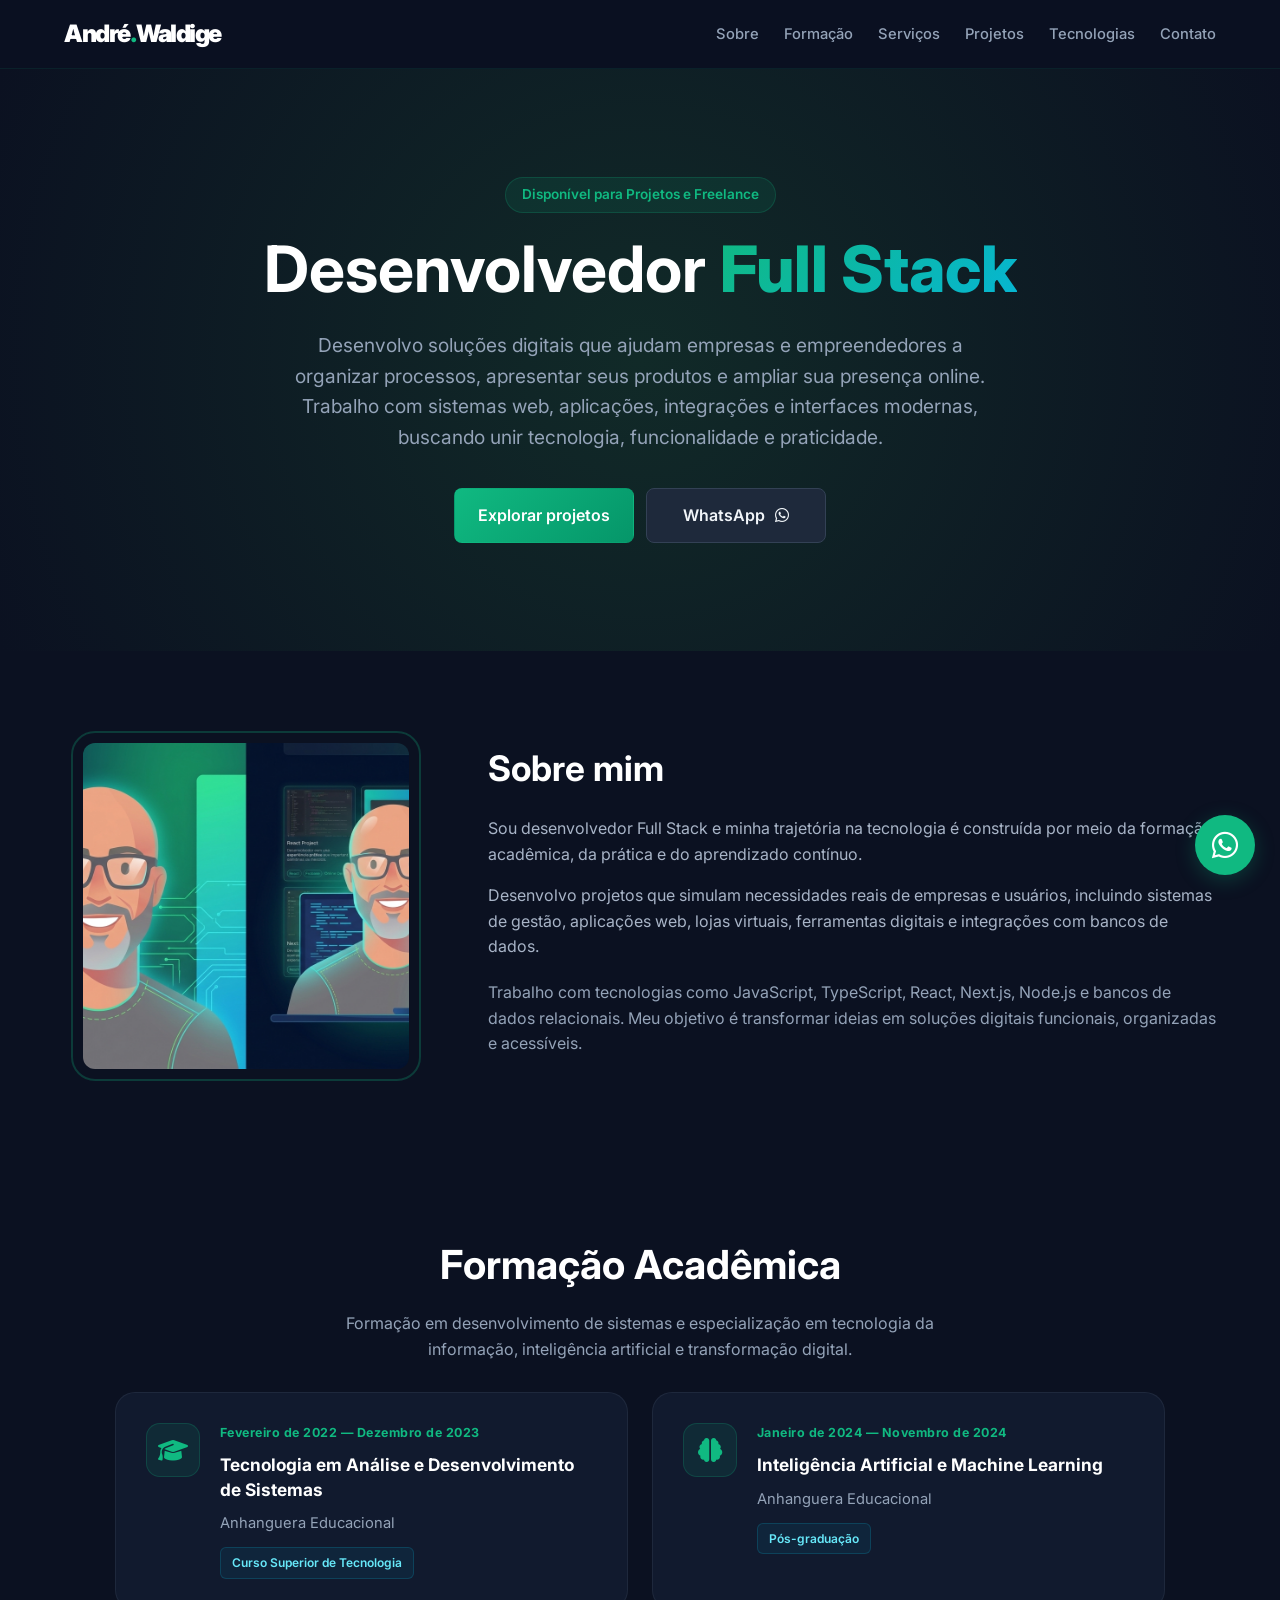
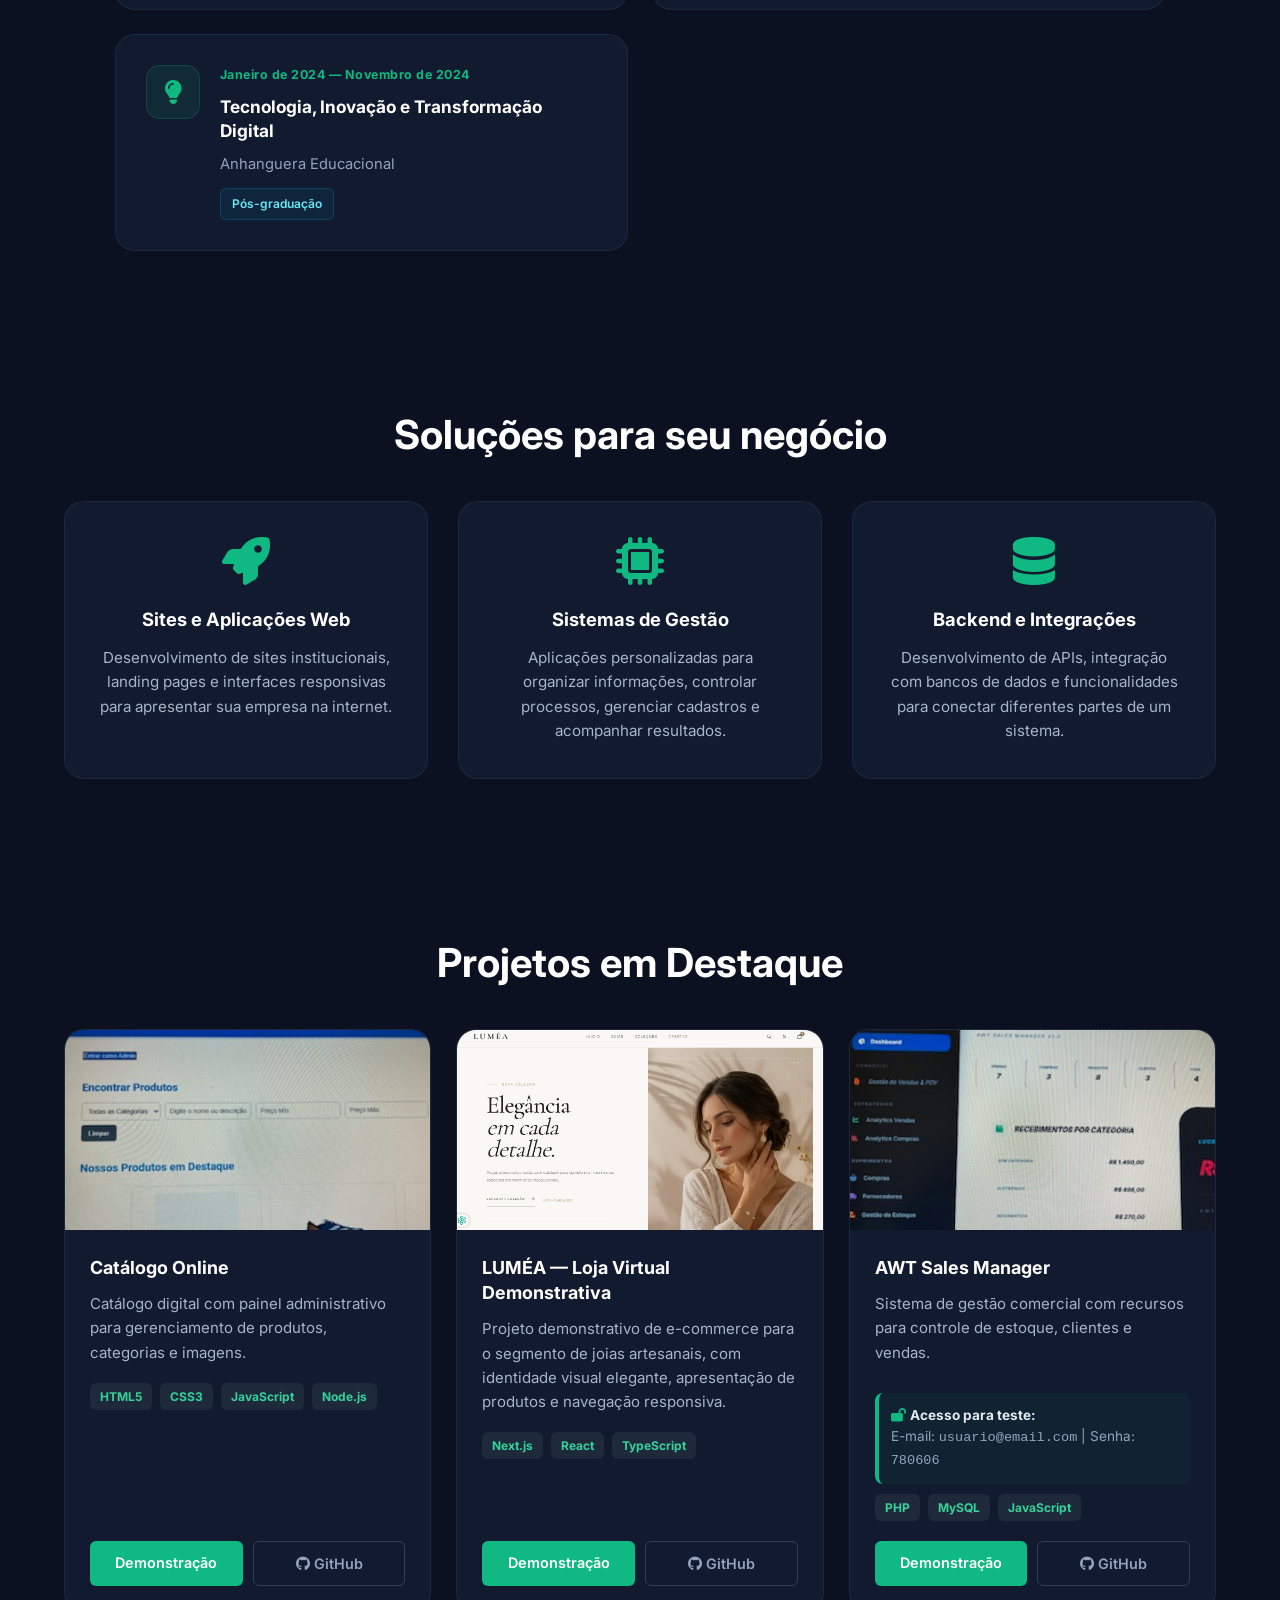
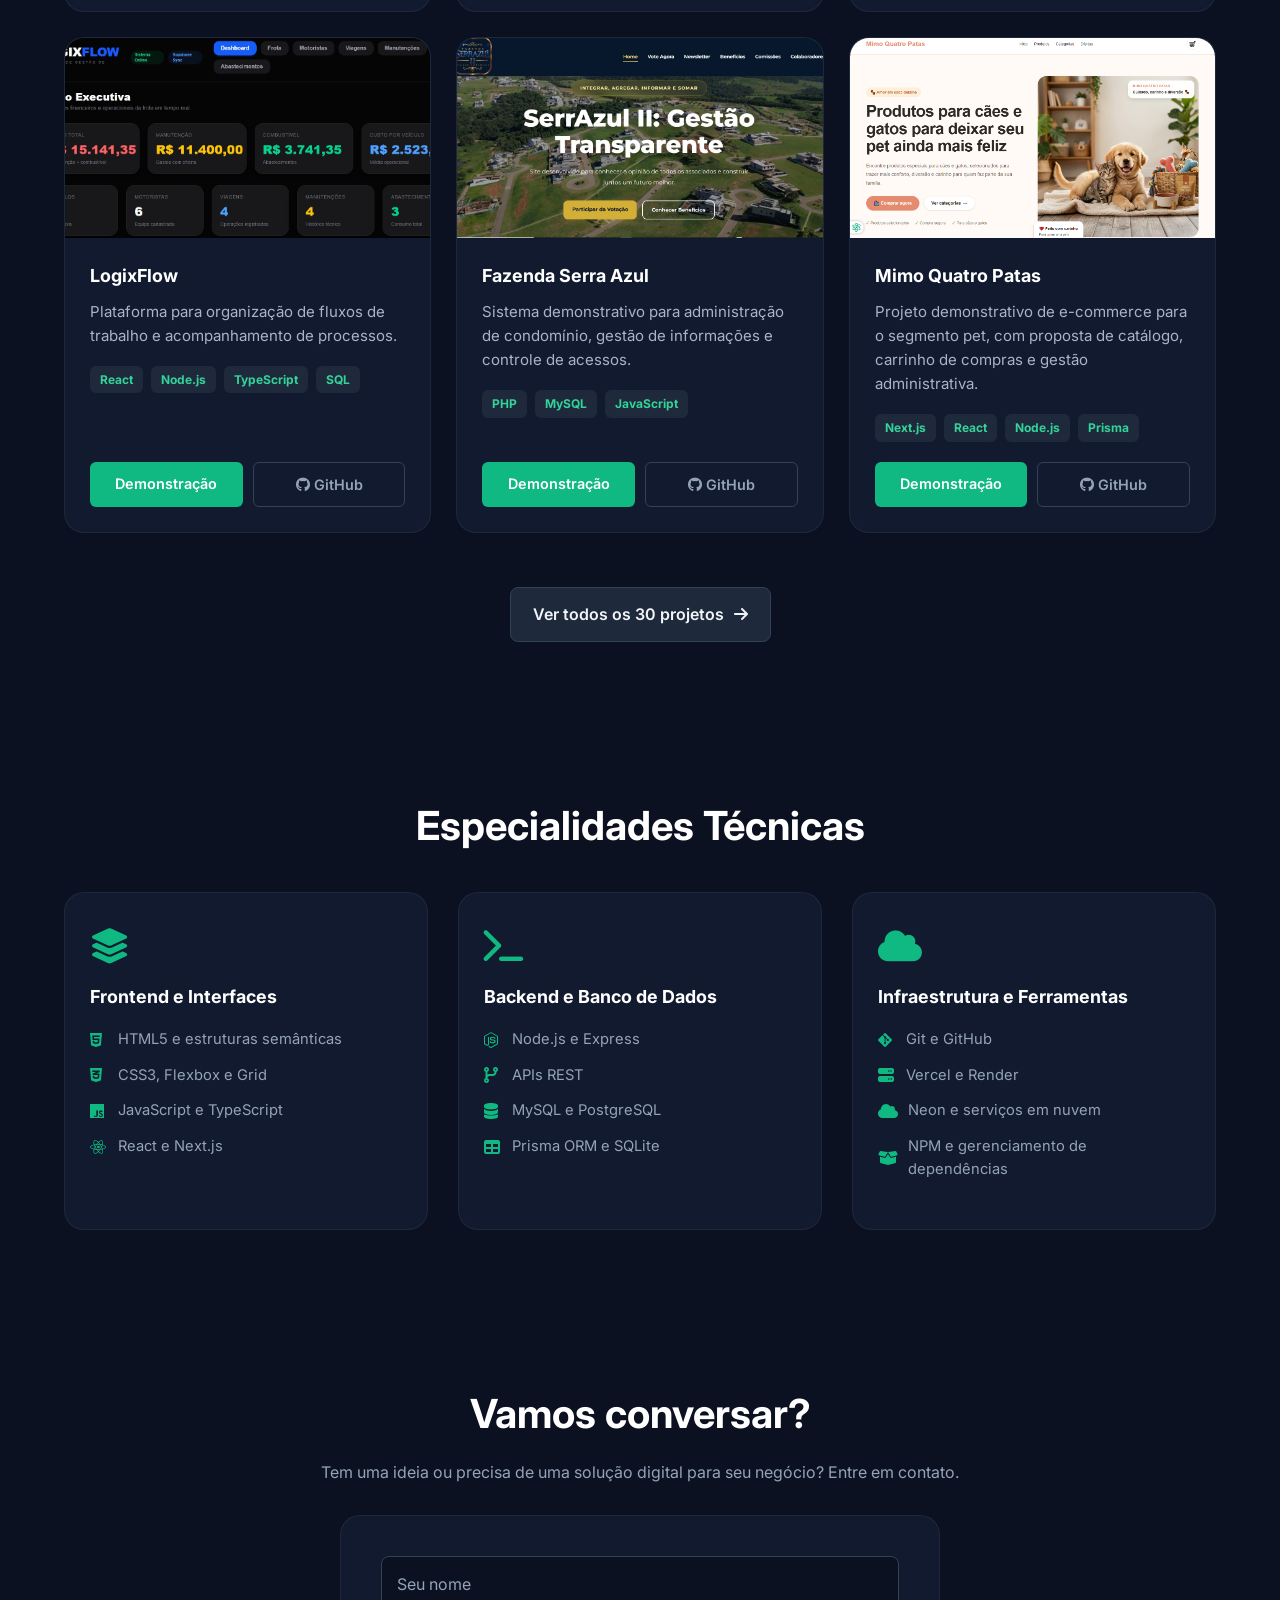
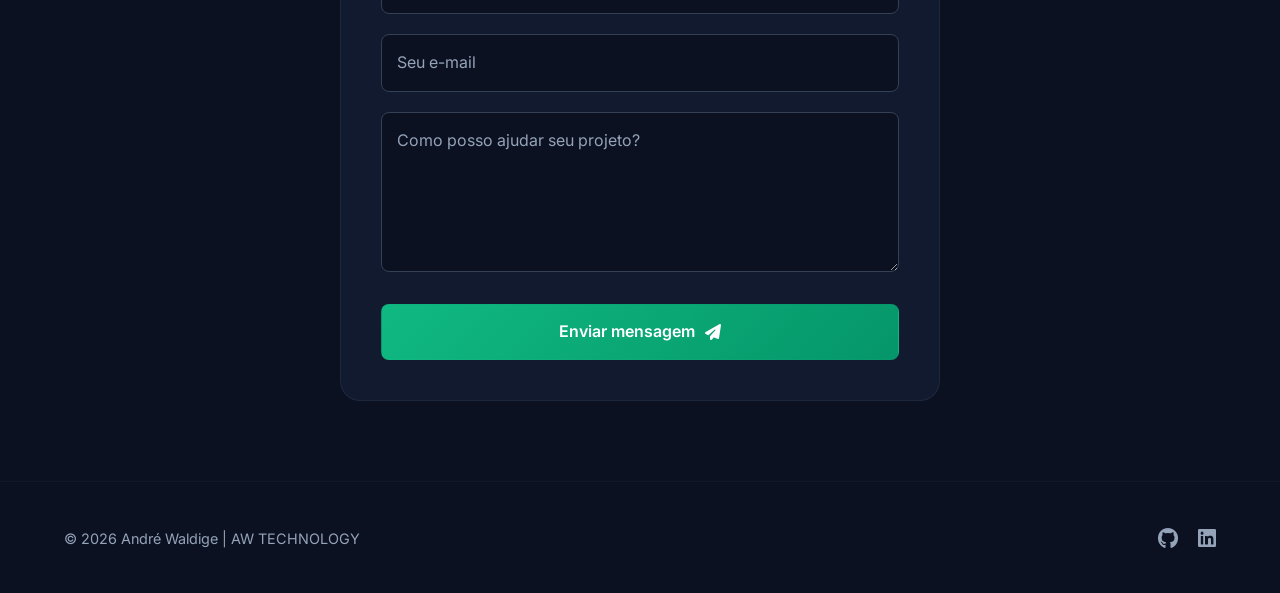
==== commit d2526536: "Merge pull request #3 from awaldige/upgrade/portfolio-30-projetos Atualiza portfólio e galeria de pr" ====
--- a/index.html
+++ b/index.html
@@ -504,7 +504,12 @@
                                 Sistema de gestão comercial com recursos
                                 para controle de estoque, clientes
                                 e vendas.
-                            </p>
+                            </p>
+                            <div style="background: rgba(16, 185, 129, 0.05); padding: 12px; border-radius: 8px; margin: 10px 0; font-size: 0.85rem; border-left: 4px solid #10b981; color: #94a3b8;">
+                                <i class="fas fa-lock-open" style="color: #10b981;" aria-hidden="true"></i>
+                                <strong style="color: #e2e8f0;">Acesso para teste:</strong><br>
+                                <span>E-mail: <code>usuario@email.com</code> | Senha: <code>780606</code></span>
+                            </div>
 
                             <div class="tecnologias">
                                 <span>PHP</span>
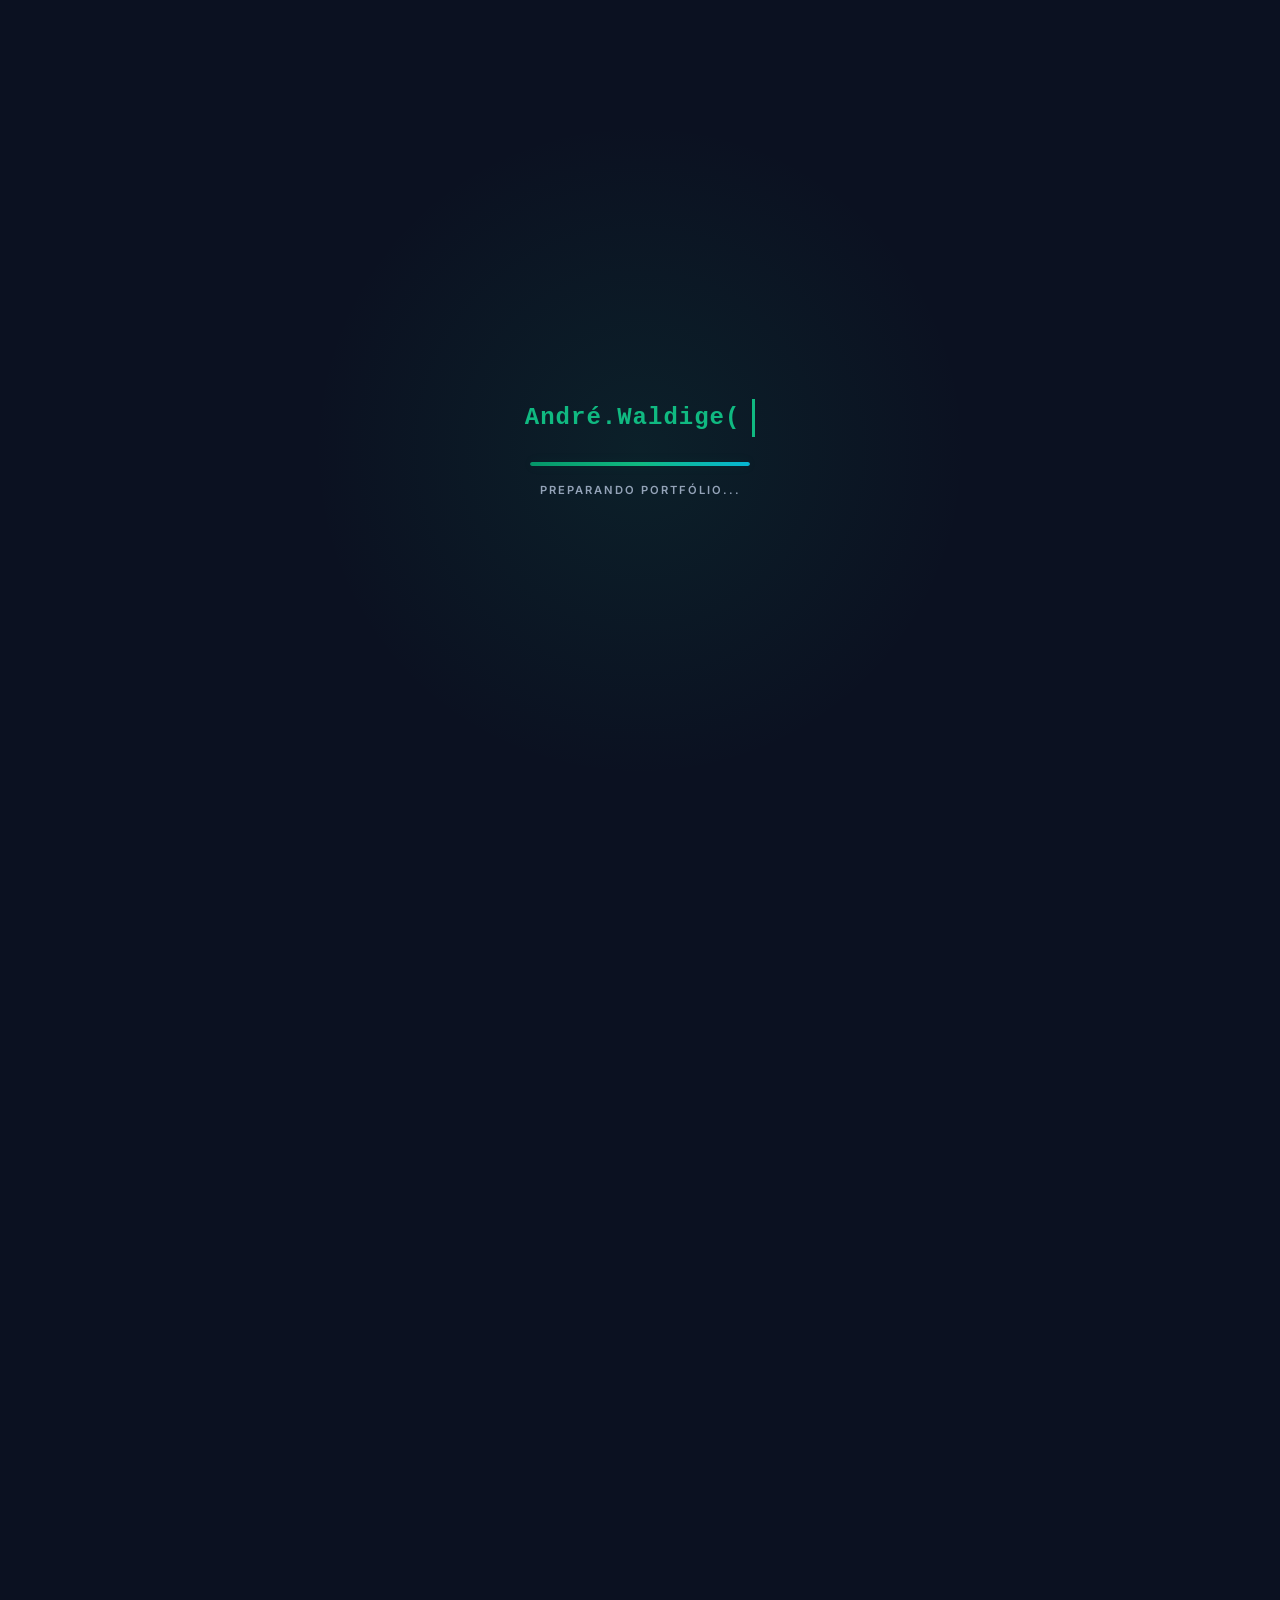
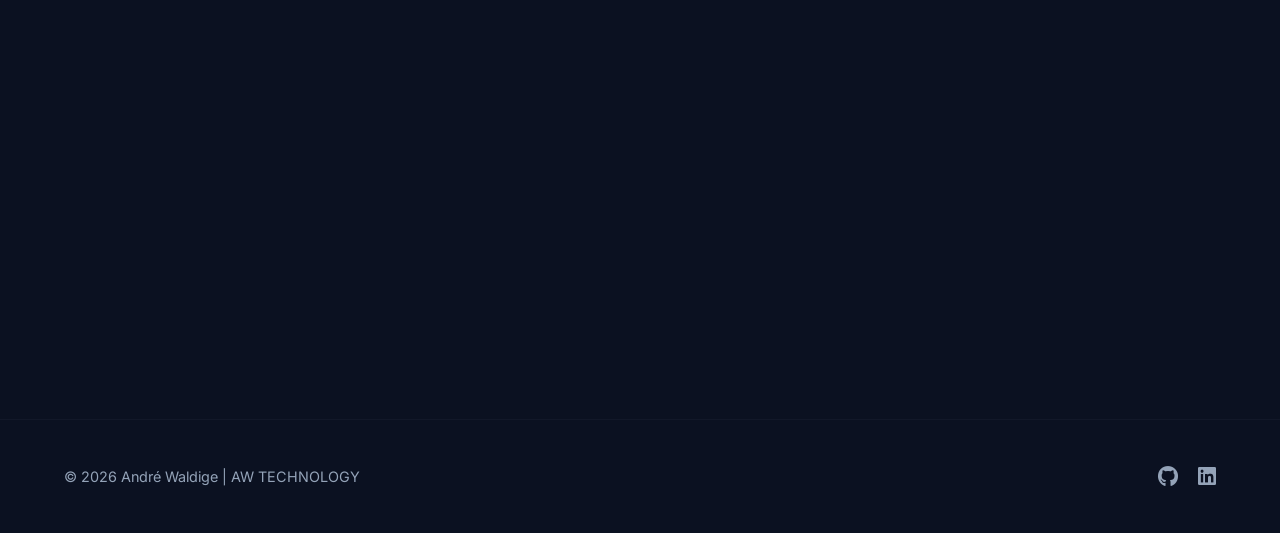
==== commit bb644b1b: "Melhora animação de abertura do portfólio" ====
--- a/index.html
+++ b/index.html
@@ -1,1244 +1,1339 @@
-
-<!DOCTYPE html>
-<html lang="pt-BR">
-<head>
-    <meta charset="UTF-8">
-    <meta name="viewport" content="width=device-width, initial-scale=1.0">
-
-    <title>André Waldige | Desenvolvedor Full Stack — AW TECHNOLOGY</title>
-
-    <meta
-        name="description"
-        content="Portfólio de André Waldige, desenvolvedor Full Stack. Desenvolvimento de sistemas web, lojas virtuais, plataformas de gestão, APIs e soluções digitais para empresas."
-    >
-
-    <meta name="theme-color" content="#0b1121">
-    <meta name="author" content="André Waldige">
-    <meta name="robots" content="index, follow">
-
-    <!-- OPEN GRAPH / REDES SOCIAIS -->
-    <meta property="og:type" content="website">
-    <meta property="og:locale" content="pt_BR">
-    <meta property="og:site_name" content="AW TECHNOLOGY">
-    <meta property="og:url" content="https://andre-waldige.vercel.app/">
-    <meta property="og:title" content="André Waldige | Desenvolvedor Full Stack — AW TECHNOLOGY">
-    <meta
-        property="og:description"
-        content="Conheça os projetos, tecnologias, formação e soluções digitais desenvolvidas por André Waldige — AW TECHNOLOGY."
-    >
-    <meta
-        property="og:image"
-        content="https://andre-waldige.vercel.app/img/banner-share.jpeg"
-    >
-
-    <!-- FAVICON -->
-    <link rel="icon" type="image/png" sizes="32x32" href="img/favicon-32x32.png">
-    <link rel="icon" type="image/png" sizes="16x16" href="img/favicon-16x16.png">
-    <link rel="apple-touch-icon" sizes="180x180" href="img/apple-touch-icon.png">
-
-    <!-- FONTES -->
-    <link rel="preconnect" href="https://fonts.googleapis.com">
-    <link rel="preconnect" href="https://fonts.gstatic.com" crossorigin>
-
-    <link
-        href="https://fonts.googleapis.com/css2?family=Inter:wght@400;500;600;700;800;900&display=swap"
-        rel="stylesheet"
-    >
-
-    <!-- FONT AWESOME -->
-    <link
-        rel="stylesheet"
-        href="https://cdnjs.cloudflare.com/ajax/libs/font-awesome/6.4.0/css/all.min.css"
-    >
-
-    <!-- ATIVA O MODO JAVASCRIPT ANTES DO CSS -->
-    <script>
-        document.documentElement.classList.add("js");
-    </script>
-
-    <!-- CSS PRINCIPAL -->
-    <link rel="stylesheet" href="css/style.css">
-
-    <!-- VERCEL ANALYTICS -->
-    <script defer src="/_vercel/insights/script.js"></script>
-</head>
-
-<body>
-
-    <!-- LOADER -->
-    <div id="loader" aria-hidden="true">
-        <div class="loader-content">
-            <span class="code-text">André.Waldige( )</span>
-
-            <div class="progress-bar-loader">
-                <div class="progress-fill-loader"></div>
-            </div>
-
-            <span class="status-loader">Preparando portfólio...</span>
-        </div>
-    </div>
-
-    <!-- CABEÇALHO -->
-    <header>
-        <div class="container header-content">
-
-            <a href="#inicio" class="logo" aria-label="André Waldige — início">
-                André<span>.</span>Waldige
-            </a>
-
-            <button
-                class="mobile-menu-btn"
-                type="button"
-                aria-label="Abrir menu"
-                aria-expanded="false"
-                aria-controls="menu-principal"
-            >
-                <i class="fas fa-bars" aria-hidden="true"></i>
-            </button>
-
-            <nav
-                class="nav-menu"
-                id="menu-principal"
-                aria-label="Navegação principal"
-            >
-                <ul>
-                    <li><a href="#sobre">Sobre</a></li>
-                    <li><a href="#formacao">Formação</a></li>
-                    <li><a href="#servicos">Serviços</a></li>
-                    <li><a href="#projetos">Projetos</a></li>
-                    <li><a href="#competencias">Tecnologias</a></li>
-                    <li><a href="#contato">Contato</a></li>
-                </ul>
-            </nav>
-
-        </div>
-    </header>
-
-    <main>
-
-        <!-- APRESENTAÇÃO -->
-        <section class="hero reveal" id="inicio">
-            <div class="container">
-
-                <span class="badge">
-                    Disponível para Projetos e Freelance
-                </span>
-
-                <h1>
-                    Desenvolvedor <span class="highlight">Full Stack</span>
-                </h1>
-
-                <p>
-                    Desenvolvo soluções digitais que ajudam empresas e
-                    empreendedores a organizar processos, apresentar seus
-                    produtos e ampliar sua presença online. Trabalho com
-                    sistemas web, aplicações, integrações e interfaces modernas,
-                    buscando unir tecnologia, funcionalidade e praticidade.
-                </p>
-
-                <div class="hero-buttons">
-
-                    <a href="#projetos" class="btn-primario">
-                        Explorar projetos
-                    </a>
-
-                    <a
-                        href="https://wa.me/5511985878638"
-                        target="_blank"
-                        rel="noopener noreferrer"
-                        class="btn-secundario"
-                    >
-                        WhatsApp
-                        <i class="fab fa-whatsapp" aria-hidden="true"></i>
-                    </a>
-
-                </div>
-
-            </div>
-        </section>
-
-        <!-- SOBRE -->
-        <section id="sobre" class="reveal">
-            <div class="container sobre-container">
-
-                <div class="foto-area">
-                    <img
-                        src="img/avatar-andre.jpg"
-                        alt="Foto de André Waldige"
-                        class="sobre-foto"
-                        width="350"
-                        height="350"
-                        loading="lazy"
-                        decoding="async"
-                    >
-                </div>
-
-                <div class="texto-area">
-
-                    <h2>Sobre mim</h2>
-
-                    <p>
-                        Sou desenvolvedor Full Stack e minha trajetória na
-                        tecnologia é construída por meio da formação acadêmica,
-                        da prática e do aprendizado contínuo.
-                    </p>
-
-                    <p>
-                        Desenvolvo projetos que simulam necessidades reais
-                        de empresas e usuários, incluindo sistemas de gestão,
-                        aplicações web, lojas virtuais, ferramentas digitais
-                        e integrações com bancos de dados.
-                    </p>
-
-                    <p class="sobre-texto-secundario">
-                        Trabalho com tecnologias como JavaScript, TypeScript,
-                        React, Next.js, Node.js e bancos de dados relacionais.
-                        Meu objetivo é transformar ideias em soluções digitais
-                        funcionais, organizadas e acessíveis.
-                    </p>
-
-                </div>
-
-            </div>
-        </section>
-
-        <!-- FORMAÇÃO ACADÊMICA -->
-        <section id="formacao" class="reveal">
-            <div class="container">
-
-                <h2 class="section-title">
-                    Formação Acadêmica
-                </h2>
-
-                <p class="contact-description">
-                    Formação em desenvolvimento de sistemas e especialização
-                    em tecnologia da informação, inteligência artificial
-                    e transformação digital.
-                </p>
-
-                <div class="formacao-academica">
-
-                    <!-- GRADUAÇÃO -->
-                    <article class="formacao-item">
-
-                        <div class="formacao-icon">
-                            <i class="fas fa-graduation-cap" aria-hidden="true"></i>
-                        </div>
-
-                        <div class="formacao-conteudo">
-
-                            <span class="formacao-periodo">
-                                Fevereiro de 2022 — Dezembro de 2023
-                            </span>
-
-                            <h3>
-                                Tecnologia em Análise e Desenvolvimento de Sistemas
-                            </h3>
-
-                            <p>
-                                Anhanguera Educacional
-                            </p>
-
-                            <span class="formacao-tipo">
-                                Curso Superior de Tecnologia
-                            </span>
-
-                        </div>
-
-                    </article>
-
-                    <!-- PÓS-GRADUAÇÃO EM IA -->
-                    <article class="formacao-item">
-
-                        <div class="formacao-icon">
-                            <i class="fas fa-brain" aria-hidden="true"></i>
-                        </div>
-
-                        <div class="formacao-conteudo">
-
-                            <span class="formacao-periodo">
-                                Janeiro de 2024 — Novembro de 2024
-                            </span>
-
-                            <h3>
-                                Inteligência Artificial e Machine Learning
-                            </h3>
-
-                            <p>
-                                Anhanguera Educacional
-                            </p>
-
-                            <span class="formacao-tipo">
-                                Pós-graduação
-                            </span>
-
-                        </div>
-
-                    </article>
-
-                    <!-- PÓS-GRADUAÇÃO EM TECNOLOGIA, INOVAÇÃO E TRANSFORMAÇÃO DIGITAL -->
-                    <article class="formacao-item">
-
-                        <div class="formacao-icon">
-                            <i class="fas fa-lightbulb" aria-hidden="true"></i>
-                        </div>
-
-                        <div class="formacao-conteudo">
-
-                            <span class="formacao-periodo">
-                                Janeiro de 2024 — Novembro de 2024
-                            </span>
-
-                            <h3>
-                                Tecnologia, Inovação e Transformação Digital
-                            </h3>
-
-                            <p>
-                                Anhanguera Educacional
-                            </p>
-
-                            <span class="formacao-tipo">
-                                Pós-graduação
-                            </span>
-
-                        </div>
-
-                    </article>
-
-                </div>
-
-            </div>
-        </section>
-
-        <!-- SERVIÇOS -->
-        <section id="servicos" class="reveal">
-            <div class="container">
-
-                <h2 class="section-title">
-                    Soluções para seu negócio
-                </h2>
-
-                <div class="grid-servicos">
-
-                    <article class="card-servico">
-
-                        <i class="fas fa-rocket" aria-hidden="true"></i>
-
-                        <h3>Sites e Aplicações Web</h3>
-
-                        <p>
-                            Desenvolvimento de sites institucionais,
-                            landing pages e interfaces responsivas
-                            para apresentar sua empresa na internet.
-                        </p>
-
-                    </article>
-
-                    <article class="card-servico">
-
-                        <i class="fas fa-microchip" aria-hidden="true"></i>
-
-                        <h3>Sistemas de Gestão</h3>
-
-                        <p>
-                            Aplicações personalizadas para organizar
-                            informações, controlar processos, gerenciar
-                            cadastros e acompanhar resultados.
-                        </p>
-
-                    </article>
-
-                    <article class="card-servico">
-
-                        <i class="fas fa-database" aria-hidden="true"></i>
-
-                        <h3>Backend e Integrações</h3>
-
-                        <p>
-                            Desenvolvimento de APIs, integração com
-                            bancos de dados e funcionalidades para
-                            conectar diferentes partes de um sistema.
-                        </p>
-
-                    </article>
-
-                </div>
-            </div>
-        </section>
-
-        <!-- PROJETOS EM DESTAQUE -->
-        <section id="projetos" class="reveal">
-            <div class="container">
-
-                <h2 class="section-title">
-                    Projetos em Destaque
-                </h2>
-
-                <div class="grid-projetos">
-
-                    <!-- CATÁLOGO ONLINE -->
-                    <article class="card-projeto reveal">
-
-                        <img
-                            src="img/catalogo-online.jpg"
-                            alt="Tela do projeto Catálogo Online"
-                            width="400"
-                            height="200"
-                            loading="lazy"
-                            decoding="async"
-                        >
-
-                        <div class="conteudo-projeto">
-
-                            <h3>Catálogo Online</h3>
-
-                            <p>
-                                Catálogo digital com painel administrativo
-                                para gerenciamento de produtos, categorias
-                                e imagens.
-                            </p>
-
-                            <div class="tecnologias">
-                                <span>HTML5</span>
-                                <span>CSS3</span>
-                                <span>JavaScript</span>
-                                <span>Node.js</span>
-                            </div>
-
-                            <div class="botoes-projeto">
-
-                                <a
-                                    href="https://catalogo-online-seven.vercel.app/"
-                                    target="_blank"
-                                    rel="noopener noreferrer"
-                                    class="btn-card-p"
-                                >
-                                    Demonstração
-                                </a>
-
-                                <a
-                                    href="https://github.com/awaldige/catalogo-online"
-                                    target="_blank"
-                                    rel="noopener noreferrer"
-                                    class="btn-card-s"
-                                >
-                                    <i class="fab fa-github" aria-hidden="true"></i>
-                                    GitHub
-                                </a>
-
-                            </div>
-                        </div>
-                    </article>
-
-                    <!-- LUMÉA -->
-                    <article class="card-projeto reveal">
-
-                        <img
-                            src="img/home.png"
-                            alt="Página inicial do projeto demonstrativo LUMÉA"
-                            width="400"
-                            height="200"
-                            loading="lazy"
-                            decoding="async"
-                        >
-
-                        <div class="conteudo-projeto">
-
-                            <h3>LUMÉA — Loja Virtual Demonstrativa</h3>
-
-                            <p>
-                                Projeto demonstrativo de e-commerce para
-                                o segmento de joias artesanais, com identidade
-                                visual elegante, apresentação de produtos
-                                e navegação responsiva.
-                            </p>
-
-                            <div class="tecnologias">
-                                <span>Next.js</span>
-                                <span>React</span>
-                                <span>TypeScript</span>
-                            </div>
-
-                            <div class="botoes-projeto">
-
-                                <a
-                                    href="https://lumea-oficial.vercel.app/"
-                                    target="_blank"
-                                    rel="noopener noreferrer"
-                                    class="btn-card-p"
-                                >
-                                    Demonstração
-                                </a>
-
-                                <a
-                                    href="https://github.com/awaldige/lumea"
-                                    target="_blank"
-                                    rel="noopener noreferrer"
-                                    class="btn-card-s"
-                                >
-                                    <i class="fab fa-github" aria-hidden="true"></i>
-                                    GitHub
-                                </a>
-
-                            </div>
-                        </div>
-                    </article>
-
-                    <!-- AWT SALES MANAGER -->
-                    <article class="card-projeto reveal">
-
-                        <img
-                            src="img/awt-sales-manager.jpg"
-                            alt="Tela do projeto AWT Sales Manager"
-                            width="400"
-                            height="200"
-                            loading="lazy"
-                            decoding="async"
-                        >
-
-                        <div class="conteudo-projeto">
-
-                            <h3>AWT Sales Manager</h3>
-
-                            <p>
-                                Sistema de gestão comercial com recursos
-                                para controle de estoque, clientes
-                                e vendas.
+
+<!DOCTYPE html>
+<html lang="pt-BR">
+<head>
+    <meta charset="UTF-8">
+    <meta name="viewport" content="width=device-width, initial-scale=1.0">
+
+    <title>André Waldige | Desenvolvedor Full Stack — AW TECHNOLOGY</title>
+
+    <meta
+        name="description"
+        content="Portfólio de André Waldige, desenvolvedor Full Stack. Desenvolvimento de sistemas web, lojas virtuais, plataformas de gestão, APIs e soluções digitais para empresas."
+    >
+
+    <meta name="theme-color" content="#0b1121">
+    <meta name="author" content="André Waldige">
+    <meta name="robots" content="index, follow">
+
+    <!-- OPEN GRAPH / REDES SOCIAIS -->
+    <meta property="og:type" content="website">
+    <meta property="og:locale" content="pt_BR">
+    <meta property="og:site_name" content="AW TECHNOLOGY">
+    <meta property="og:url" content="https://andre-waldige.vercel.app/">
+    <meta property="og:title" content="André Waldige | Desenvolvedor Full Stack — AW TECHNOLOGY">
+    <meta
+        property="og:description"
+        content="Conheça os projetos, tecnologias, formação e soluções digitais desenvolvidas por André Waldige — AW TECHNOLOGY."
+    >
+    <meta
+        property="og:image"
+        content="https://andre-waldige.vercel.app/img/banner-share.jpeg"
+    >
+
+    <!-- FAVICON -->
+    <link rel="icon" type="image/png" sizes="32x32" href="img/favicon-32x32.png">
+    <link rel="icon" type="image/png" sizes="16x16" href="img/favicon-16x16.png">
+    <link rel="apple-touch-icon" sizes="180x180" href="img/apple-touch-icon.png">
+
+    <!-- FONTES -->
+    <link rel="preconnect" href="https://fonts.googleapis.com">
+    <link rel="preconnect" href="https://fonts.gstatic.com" crossorigin>
+
+    <link
+        href="https://fonts.googleapis.com/css2?family=Inter:wght@400;500;600;700;800;900&display=swap"
+        rel="stylesheet"
+    >
+
+    <!-- FONT AWESOME -->
+    <link
+        rel="stylesheet"
+        href="https://cdnjs.cloudflare.com/ajax/libs/font-awesome/6.4.0/css/all.min.css"
+    >
+
+    <!-- ATIVA O MODO JAVASCRIPT ANTES DO CSS -->
+    <script>
+        document.documentElement.classList.add("js");
+    </script>
+
+    <!-- CSS PRINCIPAL -->
+    <link rel="stylesheet" href="css/style.css">
+
+    <!-- VERCEL ANALYTICS -->
+    <script defer src="/_vercel/insights/script.js"></script>
+</head>
+
+<body>
+
+    <!-- LOADER -->
+    <div id="loader" aria-hidden="true">
+        <div class="loader-content">
+            <span class="code-text">André.Waldige( )</span>
+
+            <div class="progress-bar-loader">
+                <div class="progress-fill-loader"></div>
+            </div>
+
+            <span class="status-loader">Preparando portfólio...</span>
+        </div>
+    </div>
+
+    <!-- CABEÇALHO -->
+    <header>
+        <div class="container header-content">
+
+            <a href="#inicio" class="logo" aria-label="André Waldige — início">
+                André<span>.</span>Waldige
+            </a>
+
+            <button
+                class="mobile-menu-btn"
+                type="button"
+                aria-label="Abrir menu"
+                aria-expanded="false"
+                aria-controls="menu-principal"
+            >
+                <i class="fas fa-bars" aria-hidden="true"></i>
+            </button>
+
+            <nav
+                class="nav-menu"
+                id="menu-principal"
+                aria-label="Navegação principal"
+            >
+                <ul>
+                    <li><a href="#sobre">Sobre</a></li>
+                    <li><a href="#formacao">Formação</a></li>
+                    <li><a href="#servicos">Serviços</a></li>
+                    <li><a href="#projetos">Projetos</a></li>
+                    <li><a href="#competencias">Tecnologias</a></li>
+                    <li><a href="#contato">Contato</a></li>
+                </ul>
+            </nav>
+
+        </div>
+    </header>
+
+    <main>
+
+        <!-- APRESENTAÇÃO -->
+        <section class="hero reveal" id="inicio">
+            <div class="container">
+
+                <span class="badge">
+                    Disponível para Projetos e Freelance
+                </span>
+
+                <h1>
+                    Desenvolvedor <span class="highlight">Full Stack</span>
+                </h1>
+
+                <p>
+                    Desenvolvo soluções digitais que ajudam empresas e
+                    empreendedores a organizar processos, apresentar seus
+                    produtos e ampliar sua presença online. Trabalho com
+                    sistemas web, aplicações, integrações e interfaces modernas,
+                    buscando unir tecnologia, funcionalidade e praticidade.
+                </p>
+
+                <div class="hero-buttons">
+
+                    <a href="#projetos" class="btn-primario">
+                        Explorar projetos
+                    </a>
+
+                    <a
+                        href="https://wa.me/5511985878638"
+                        target="_blank"
+                        rel="noopener noreferrer"
+                        class="btn-secundario"
+                    >
+                        WhatsApp
+                        <i class="fab fa-whatsapp" aria-hidden="true"></i>
+                    </a>
+
+                </div>
+
+            </div>
+        </section>
+
+        <!-- SOBRE -->
+        <section id="sobre" class="reveal">
+            <div class="container sobre-container">
+
+                <div class="foto-area">
+                    <img
+                        src="img/avatar-andre.jpg"
+                        alt="Foto de André Waldige"
+                        class="sobre-foto"
+                        width="350"
+                        height="350"
+                        loading="lazy"
+                        decoding="async"
+                    >
+                </div>
+
+                <div class="texto-area">
+
+                    <h2>Sobre mim</h2>
+
+                    <p>
+                        Sou desenvolvedor Full Stack e minha trajetória na
+                        tecnologia é construída por meio da formação acadêmica,
+                        da prática e do aprendizado contínuo.
+                    </p>
+
+                    <p>
+                        Desenvolvo projetos que simulam necessidades reais
+                        de empresas e usuários, incluindo sistemas de gestão,
+                        aplicações web, lojas virtuais, ferramentas digitais
+                        e integrações com bancos de dados.
+                    </p>
+
+                    <p class="sobre-texto-secundario">
+                        Trabalho com tecnologias como JavaScript, TypeScript,
+                        React, Next.js, Node.js e bancos de dados relacionais.
+                        Meu objetivo é transformar ideias em soluções digitais
+                        funcionais, organizadas e acessíveis.
+                    </p>
+
+                </div>
+
+            </div>
+        </section>
+
+        <!-- FORMAÇÃO ACADÊMICA -->
+        <section id="formacao" class="reveal">
+            <div class="container">
+
+                <h2 class="section-title">
+                    Formação Acadêmica
+                </h2>
+
+                <p class="contact-description">
+                    Formação em desenvolvimento de sistemas e especialização
+                    em tecnologia da informação, inteligência artificial
+                    e transformação digital.
+                </p>
+
+                <div class="formacao-academica">
+
+                    <!-- GRADUAÇÃO -->
+                    <article class="formacao-item">
+
+                        <div class="formacao-icon">
+                            <i class="fas fa-graduation-cap" aria-hidden="true"></i>
+                        </div>
+
+                        <div class="formacao-conteudo">
+
+                            <span class="formacao-periodo">
+                                Fevereiro de 2022 — Dezembro de 2023
+                            </span>
+
+                            <h3>
+                                Tecnologia em Análise e Desenvolvimento de Sistemas
+                            </h3>
+
+                            <p>
+                                Anhanguera Educacional
                             </p>
-                            <div style="background: rgba(16, 185, 129, 0.05); padding: 12px; border-radius: 8px; margin: 10px 0; font-size: 0.85rem; border-left: 4px solid #10b981; color: #94a3b8;">
-                                <i class="fas fa-lock-open" style="color: #10b981;" aria-hidden="true"></i>
-                                <strong style="color: #e2e8f0;">Acesso para teste:</strong><br>
-                                <span>E-mail: <code>usuario@email.com</code> | Senha: <code>780606</code></span>
-                            </div>
-
-                            <div class="tecnologias">
-                                <span>PHP</span>
-                                <span>MySQL</span>
-                                <span>JavaScript</span>
-                            </div>
-
-                            <div class="botoes-projeto">
-
-                                <a
-                                    href="https://awaldige.infinityfree.me/ecommerce/login.php"
-                                    target="_blank"
-                                    rel="noopener noreferrer"
-                                    class="btn-card-p"
-                                >
-                                    Demonstração
-                                </a>
-
-                                <a
-                                    href="https://github.com/awaldige/awt-sales-manager"
-                                    target="_blank"
-                                    rel="noopener noreferrer"
-                                    class="btn-card-s"
-                                >
-                                    <i class="fab fa-github" aria-hidden="true"></i>
-                                    GitHub
-                                </a>
-
-                            </div>
-                        </div>
-                    </article>
-
-                    <!-- LOGIXFLOW -->
-                    <article class="card-projeto reveal">
-
-                        <img
-                            src="img/logixflow.png"
-                            alt="Tela do projeto LogixFlow"
-                            width="400"
-                            height="200"
-                            loading="lazy"
-                            decoding="async"
-                        >
-
-                        <div class="conteudo-projeto">
-
-                            <h3>LogixFlow</h3>
-
-                            <p>
-                                Plataforma para organização de fluxos
-                                de trabalho e acompanhamento de processos.
-                            </p>
-
-                            <div class="tecnologias">
-                                <span>React</span>
-                                <span>Node.js</span>
-                                <span>TypeScript</span>
-                                <span>SQL</span>
-                            </div>
-
-                            <div class="botoes-projeto">
-
-                                <a
-                                    href="https://logixflow.vercel.app/"
-                                    target="_blank"
-                                    rel="noopener noreferrer"
-                                    class="btn-card-p"
-                                >
-                                    Demonstração
-                                </a>
-
-                                <a
-                                    href="https://github.com/awaldige/logixflow"
-                                    target="_blank"
-                                    rel="noopener noreferrer"
-                                    class="btn-card-s"
-                                >
-                                    <i class="fab fa-github" aria-hidden="true"></i>
-                                    GitHub
-                                </a>
-
-                            </div>
-                        </div>
-                    </article>
-
-                    <!-- FAZENDA SERRA AZUL -->
-                    <article class="card-projeto reveal">
-
-                        <img
-                            src="img/fazenda-serrazul.png"
-                            alt="Tela do projeto Fazenda Serra Azul"
-                            width="400"
-                            height="200"
-                            loading="lazy"
-                            decoding="async"
-                        >
-
-                        <div class="conteudo-projeto">
-
-                            <h3>Fazenda Serra Azul</h3>
-
-                            <p>
-                                Sistema demonstrativo para administração
-                                de condomínio, gestão de informações
-                                e controle de acessos.
-                            </p>
-
-                            <div class="tecnologias">
-                                <span>PHP</span>
-                                <span>MySQL</span>
-                                <span>JavaScript</span>
-                            </div>
-
-                            <div class="botoes-projeto">
-
-                                <a
-                                    href="https://fazenda-serrazul.vercel.app/"
-                                    target="_blank"
-                                    rel="noopener noreferrer"
-                                    class="btn-card-p"
-                                >
-                                    Demonstração
-                                </a>
-
-                                <a
-                                    href="https://github.com/awaldige/fazenda-serrazul"
-                                    target="_blank"
-                                    rel="noopener noreferrer"
-                                    class="btn-card-s"
-                                >
-                                    <i class="fab fa-github" aria-hidden="true"></i>
-                                    GitHub
-                                </a>
-
-                            </div>
-                        </div>
-                    </article>
-
-                    <!-- MIMO QUATRO PATAS -->
-                    <article class="card-projeto reveal">
-
-                        <img
-                            src="img/home_mimo.png"
-                            alt="Página inicial do projeto Mimo Quatro Patas"
-                            width="400"
-                            height="200"
-                            loading="lazy"
-                            decoding="async"
-                        >
-
-                        <div class="conteudo-projeto">
-
-                            <h3>Mimo Quatro Patas</h3>
-
-                            <p>
-                                Projeto demonstrativo de e-commerce para
-                                o segmento pet, com proposta de catálogo,
-                                carrinho de compras e gestão administrativa.
-                            </p>
-
-                            <div class="tecnologias">
-                                <span>Next.js</span>
-                                <span>React</span>
-                                <span>Node.js</span>
-                                <span>Prisma</span>
-                            </div>
-
-                            <div class="botoes-projeto">
-
-                                <a
-                                    href="https://mimo-quatro-patas.vercel.app/"
-                                    target="_blank"
-                                    rel="noopener noreferrer"
-                                    class="btn-card-p"
-                                >
-                                    Demonstração
-                                </a>
-
-                                <a
-                                    href="https://github.com/awaldige/mimo-quatro-patas"
-                                    target="_blank"
-                                    rel="noopener noreferrer"
-                                    class="btn-card-s"
-                                >
-                                    <i class="fab fa-github" aria-hidden="true"></i>
-                                    GitHub
-                                </a>
-
-                            </div>
-                        </div>
-                    </article>
-
-                </div>
-
-                <div class="gallery-back">
-                    <a href="projetos.html" class="btn-secundario">
-                        Ver todos os 30 projetos
-                        <i class="fas fa-arrow-right" aria-hidden="true"></i>
-                    </a>
-                </div>
-
-            </div>
-        </section>
-
-        <!-- COMPETÊNCIAS -->
-        <section id="competencias" class="reveal">
-            <div class="container">
-
-                <h2 class="section-title">
-                    Especialidades Técnicas
-                </h2>
-
-                <div class="grid-competencias">
-
-                    <article class="card-competencia">
-
-                        <i class="fas fa-layer-group" aria-hidden="true"></i>
-
-                        <h3>Frontend e Interfaces</h3>
-
-                        <ul>
-                            <li>
-                                <i class="fab fa-html5" aria-hidden="true"></i>
-                                HTML5 e estruturas semânticas
-                            </li>
-
-                            <li>
-                                <i class="fab fa-css3-alt" aria-hidden="true"></i>
-                                CSS3, Flexbox e Grid
-                            </li>
-
-                            <li>
-                                <i class="fab fa-js" aria-hidden="true"></i>
-                                JavaScript e TypeScript
-                            </li>
-
-                            <li>
-                                <i class="fab fa-react" aria-hidden="true"></i>
-                                React e Next.js
-                            </li>
-                        </ul>
-
-                    </article>
-
-                    <article class="card-competencia">
-
-                        <i class="fas fa-terminal" aria-hidden="true"></i>
-
-                        <h3>Backend e Banco de Dados</h3>
-
-                        <ul>
-                            <li>
-                                <i class="fab fa-node-js" aria-hidden="true"></i>
-                                Node.js e Express
-                            </li>
-
-                            <li>
-                                <i class="fas fa-code-branch" aria-hidden="true"></i>
-                                APIs REST
-                            </li>
-
-                            <li>
-                                <i class="fas fa-database" aria-hidden="true"></i>
-                                MySQL e PostgreSQL
-                            </li>
-
-                            <li>
-                                <i class="fas fa-table" aria-hidden="true"></i>
-                                Prisma ORM e SQLite
-                            </li>
-                        </ul>
-
-                    </article>
-
-                    <article class="card-competencia">
-
-                        <i class="fas fa-cloud" aria-hidden="true"></i>
-
-                        <h3>Infraestrutura e Ferramentas</h3>
-
-                        <ul>
-                            <li>
-                                <i class="fab fa-git-alt" aria-hidden="true"></i>
-                                Git e GitHub
-                            </li>
-
-                            <li>
-                                <i class="fas fa-server" aria-hidden="true"></i>
-                                Vercel e Render
-                            </li>
-
-                            <li>
-                                <i class="fas fa-cloud" aria-hidden="true"></i>
-                                Neon e serviços em nuvem
-                            </li>
-
-                            <li>
-                                <i class="fas fa-box-open" aria-hidden="true"></i>
-                                NPM e gerenciamento de dependências
-                            </li>
-                        </ul>
-
-                    </article>
-
-                </div>
-            </div>
-        </section>
-
-        <!-- CONTATO -->
-        <section id="contato" class="reveal">
-            <div class="container">
-
-                <h2 class="section-title">
-                    Vamos conversar?
-                </h2>
-
-                <p class="contact-description">
-                    Tem uma ideia ou precisa de uma solução digital
-                    para seu negócio? Entre em contato.
-                </p>
-
-                <form
-                    action="https://formspree.io/f/maqdgzad"
-                    method="POST"
-                    class="contato-form"
-                >
-
-                    <label class="sr-only" for="nome">
-                        Seu nome
-                    </label>
-
-                    <input
-                        type="text"
-                        id="nome"
-                        name="nome"
-                        placeholder="Seu nome"
-                        autocomplete="name"
-                        required
-                    >
-
-                    <label class="sr-only" for="email">
-                        Seu e-mail
-                    </label>
-
-                    <input
-                        type="email"
-                        id="email"
-                        name="email"
-                        placeholder="Seu e-mail"
-                        autocomplete="email"
-                        required
-                    >
-
-                    <label class="sr-only" for="mensagem">
-                        Como posso ajudar seu projeto?
-                    </label>
-
-                    <textarea
-                        id="mensagem"
-                        name="mensagem"
-                        rows="5"
-                        placeholder="Como posso ajudar seu projeto?"
-                        required
-                    ></textarea>
-
-                    <input
-                        type="text"
-                        name="_gotcha"
-                        tabindex="-1"
-                        autocomplete="off"
-                        aria-hidden="true"
-                        class="form-honeypot"
-                    >
-
-                    <button type="submit" class="btn-primario btn-submit">
-                        Enviar mensagem
-                        <i class="fas fa-paper-plane" aria-hidden="true"></i>
-                    </button>
-
-                </form>
-            </div>
-        </section>
-
-    </main>
-
-    <!-- WHATSAPP FLUTUANTE -->
-    <a
-        href="https://wa.me/5511985878638"
-        class="whatsapp-float"
-        target="_blank"
-        rel="noopener noreferrer"
-        aria-label="Entre em contato pelo WhatsApp"
-    >
-        <i class="fab fa-whatsapp" aria-hidden="true"></i>
-    </a>
-
-    <!-- RODAPÉ -->
-    <footer>
-        <div class="container footer-ultra-minimal">
-
-            <p>
-                &copy; <span id="current-year">2026</span>
-                André Waldige | AW TECHNOLOGY
-            </p>
-
-            <div class="footer-links">
-
-                <a
-                    href="https://github.com/awaldige"
-                    target="_blank"
-                    rel="noopener noreferrer"
-                    aria-label="GitHub"
-                >
-                    <i class="fab fa-github" aria-hidden="true"></i>
-                </a>
-
-                <a
-                    href="https://linkedin.com/in/awaldige780606/"
-                    target="_blank"
-                    rel="noopener noreferrer"
-                    aria-label="LinkedIn"
-                >
-                    <i class="fab fa-linkedin" aria-hidden="true"></i>
-                </a>
-
-            </div>
-        </div>
-    </footer>
-
-    <!-- JAVASCRIPT DA PÁGINA -->
-    <script>
-        (() => {
-            "use strict";
-
-            // =========================================
-            // CONFIGURAÇÕES
-            // =========================================
-
-            const REDUCED_MOTION_QUERY = "(prefers-reduced-motion: reduce)";
-            const DESKTOP_QUERY = "(min-width: 769px)";
-            const LOADER_DURATION = 1200;
-
-            const prefersReducedMotion = window.matchMedia
-                ? window.matchMedia(REDUCED_MOTION_QUERY).matches
-                : false;
-
-            // =========================================
-            // INICIALIZAÇÃO
-            // =========================================
-
-            function initializePortfolio() {
-
-                // =========================================
-                // ELEMENTOS PRINCIPAIS
-                // =========================================
-
-                const loader = document.getElementById("loader");
-                const menuBtn = document.querySelector(".mobile-menu-btn");
-                const navMenu = document.querySelector(".nav-menu");
-                const currentYear = document.getElementById("current-year");
-
-                // =========================================
-                // LOADER
-                // =========================================
-
-                let loaderHidden = false;
-                let loaderTimer = null;
-
-                function hideLoader() {
-
-                    if (loaderHidden || !loader) {
-                        return;
-                    }
-
-                    loaderHidden = true;
-
-                    if (loaderTimer !== null) {
-                        window.clearTimeout(loaderTimer);
-                    }
-
-                    loader.classList.add("loader-hidden");
-                }
-
-                if (loader) {
-
-                    if (prefersReducedMotion) {
-                        hideLoader();
-                    } else {
-
-                        // Tempo máximo para evitar loader preso.
-                        loaderTimer = window.setTimeout(
-                            hideLoader,
-                            LOADER_DURATION
-                        );
-
-                        // Também oculta quando a página termina de carregar.
-                        window.addEventListener(
-                            "load",
-                            hideLoader,
-                            { once: true }
-                        );
-
-                    }
-
-                }
-
-                // =========================================
-                // ANIMAÇÕES DE ENTRADA
-                // =========================================
-
-                const revealElements = document.querySelectorAll(".reveal");
-
-                function activateAllRevealElements() {
-                    revealElements.forEach(element => {
-                        element.classList.add("active");
-                    });
-                }
-
-                if (
-                    prefersReducedMotion ||
-                    !("IntersectionObserver" in window)
-                ) {
-
-                    activateAllRevealElements();
-
-                } else {
-
-                    try {
-
-                        const revealObserver = new IntersectionObserver(
-                            (entries, observer) => {
-
-                                entries.forEach(entry => {
-
-                                    if (entry.isIntersecting) {
-
-                                        entry.target.classList.add("active");
-
-                                        observer.unobserve(entry.target);
-
-                                    }
-
-                                });
-
-                            },
-                            {
-                                threshold: 0.08,
-                                rootMargin: "0px 0px -40px 0px"
-                            }
-                        );
-
-                        revealElements.forEach(element => {
-                            revealObserver.observe(element);
-                        });
-
-                    } catch (error) {
-
-                        // Se o observador falhar, mantém todo o conteúdo visível.
-                        activateAllRevealElements();
-
-                    }
-
-                }
-
-                // =========================================
-                // MENU MOBILE
-                // =========================================
-
-                if (menuBtn && navMenu) {
-
-                    const menuIcon = menuBtn.querySelector("i");
-                    const menuLinks = navMenu.querySelectorAll("a");
-
-                    function updateMenuIcon(isOpen) {
-
-                        if (!menuIcon) {
-                            return;
-                        }
-
-                        menuIcon.classList.toggle("fa-bars", !isOpen);
-                        menuIcon.classList.toggle("fa-times", isOpen);
-                    }
-
-                    function closeMenu(returnFocus = false) {
-
-                        navMenu.classList.remove("active");
-
-                        menuBtn.setAttribute("aria-expanded", "false");
-                        menuBtn.setAttribute("aria-label", "Abrir menu");
-
-                        updateMenuIcon(false);
-
-                        if (returnFocus) {
-                            menuBtn.focus();
-                        }
-                    }
-
-                    function openMenu() {
-
-                        navMenu.classList.add("active");
-
-                        menuBtn.setAttribute("aria-expanded", "true");
-                        menuBtn.setAttribute("aria-label", "Fechar menu");
-
-                        updateMenuIcon(true);
-                    }
-
-                    // ABRIR E FECHAR PELO BOTÃO
-                    menuBtn.addEventListener("click", () => {
-
-                        const isOpen =
-                            navMenu.classList.contains("active");
-
-                        if (isOpen) {
-                            closeMenu();
-                        } else {
-                            openMenu();
-                        }
-
-                    });
-
-                    // FECHAR AO CLICAR EM UM LINK
-                    menuLinks.forEach(link => {
-
-                        link.addEventListener("click", () => {
-                            closeMenu();
-                        });
-
-                    });
-
-                    // FECHAR AO CLICAR FORA DO MENU
-                    document.addEventListener("pointerdown", event => {
-
-                        const clickedInsideMenu =
-                            navMenu.contains(event.target);
-
-                        const clickedMenuButton =
-                            menuBtn.contains(event.target);
-
-                        if (
-                            navMenu.classList.contains("active") &&
-                            !clickedInsideMenu &&
-                            !clickedMenuButton
-                        ) {
-                            closeMenu();
-                        }
-
-                    });
-
-                    // FECHAR COM A TECLA ESC
-                    document.addEventListener("keydown", event => {
-
-                        if (
-                            event.key === "Escape" &&
-                            navMenu.classList.contains("active")
-                        ) {
-                            closeMenu(true);
-                        }
-
-                    });
-
-                    // FECHAR O MENU QUANDO VOLTAR AO DESKTOP
-                    if (window.matchMedia) {
-
-                        const desktopMediaQuery =
-                            window.matchMedia(DESKTOP_QUERY);
-
-                        const handleScreenChange = event => {
-
-                            if (event.matches) {
-                                closeMenu();
-                            }
-
-                        };
-
-                        if (
-                            typeof desktopMediaQuery.addEventListener === "function"
-                        ) {
-
-                            desktopMediaQuery.addEventListener(
-                                "change",
-                                handleScreenChange
-                            );
-
-                        } else if (
-                            typeof desktopMediaQuery.addListener === "function"
-                        ) {
-
-                            // Compatibilidade com navegadores antigos.
-                            desktopMediaQuery.addListener(
-                                handleScreenChange
-                            );
-
-                        }
-
-                    }
-
-                }
-
-                // =========================================
-                // ANO AUTOMÁTICO NO RODAPÉ
-                // =========================================
-
-                if (currentYear) {
-                    currentYear.textContent = new Date().getFullYear();
-                }
-
-            }
-
-            // =========================================
-            // EXECUÇÃO SEGURA
-            // =========================================
-
-            if (document.readyState === "loading") {
-
-                document.addEventListener(
-                    "DOMContentLoaded",
-                    initializePortfolio,
-                    { once: true }
-                );
-
-            } else {
-
-                initializePortfolio();
-
-            }
-
-        })();
-    </script>
-
-</body>
-</html>
+
+                            <span class="formacao-tipo">
+                                Curso Superior de Tecnologia
+                            </span>
+
+                        </div>
+
+                    </article>
+
+                    <!-- PÓS-GRADUAÇÃO EM IA -->
+                    <article class="formacao-item">
+
+                        <div class="formacao-icon">
+                            <i class="fas fa-brain" aria-hidden="true"></i>
+                        </div>
+
+                        <div class="formacao-conteudo">
+
+                            <span class="formacao-periodo">
+                                Janeiro de 2024 — Novembro de 2024
+                            </span>
+
+                            <h3>
+                                Inteligência Artificial e Machine Learning
+                            </h3>
+
+                            <p>
+                                Anhanguera Educacional
+                            </p>
+
+                            <span class="formacao-tipo">
+                                Pós-graduação
+                            </span>
+
+                        </div>
+
+                    </article>
+
+                    <!-- PÓS-GRADUAÇÃO EM TECNOLOGIA, INOVAÇÃO E TRANSFORMAÇÃO DIGITAL -->
+                    <article class="formacao-item">
+
+                        <div class="formacao-icon">
+                            <i class="fas fa-lightbulb" aria-hidden="true"></i>
+                        </div>
+
+                        <div class="formacao-conteudo">
+
+                            <span class="formacao-periodo">
+                                Janeiro de 2024 — Novembro de 2024
+                            </span>
+
+                            <h3>
+                                Tecnologia, Inovação e Transformação Digital
+                            </h3>
+
+                            <p>
+                                Anhanguera Educacional
+                            </p>
+
+                            <span class="formacao-tipo">
+                                Pós-graduação
+                            </span>
+
+                        </div>
+
+                    </article>
+
+                </div>
+
+            </div>
+        </section>
+
+        <!-- SERVIÇOS -->
+        <section id="servicos" class="reveal">
+            <div class="container">
+
+                <h2 class="section-title">
+                    Soluções para seu negócio
+                </h2>
+
+                <div class="grid-servicos">
+
+                    <article class="card-servico">
+
+                        <i class="fas fa-rocket" aria-hidden="true"></i>
+
+                        <h3>Sites e Aplicações Web</h3>
+
+                        <p>
+                            Desenvolvimento de sites institucionais,
+                            landing pages e interfaces responsivas
+                            para apresentar sua empresa na internet.
+                        </p>
+
+                    </article>
+
+                    <article class="card-servico">
+
+                        <i class="fas fa-microchip" aria-hidden="true"></i>
+
+                        <h3>Sistemas de Gestão</h3>
+
+                        <p>
+                            Aplicações personalizadas para organizar
+                            informações, controlar processos, gerenciar
+                            cadastros e acompanhar resultados.
+                        </p>
+
+                    </article>
+
+                    <article class="card-servico">
+
+                        <i class="fas fa-database" aria-hidden="true"></i>
+
+                        <h3>Backend e Integrações</h3>
+
+                        <p>
+                            Desenvolvimento de APIs, integração com
+                            bancos de dados e funcionalidades para
+                            conectar diferentes partes de um sistema.
+                        </p>
+
+                    </article>
+
+                </div>
+            </div>
+        </section>
+
+        <!-- PROJETOS EM DESTAQUE -->
+        <section id="projetos" class="reveal">
+            <div class="container">
+
+                <h2 class="section-title">
+                    Projetos em Destaque
+                </h2>
+
+                <div class="grid-projetos">
+
+                    <!-- CATÁLOGO ONLINE -->
+                    <article class="card-projeto reveal">
+
+                        <img
+                            src="img/catalogo-online.jpg"
+                            alt="Tela do projeto Catálogo Online"
+                            width="400"
+                            height="200"
+                            loading="lazy"
+                            decoding="async"
+                        >
+
+                        <div class="conteudo-projeto">
+
+                            <h3>Catálogo Online</h3>
+
+                            <p>
+                                Catálogo digital com painel administrativo
+                                para gerenciamento de produtos, categorias
+                                e imagens.
+                            </p>
+
+                            <div class="tecnologias">
+                                <span>HTML5</span>
+                                <span>CSS3</span>
+                                <span>JavaScript</span>
+                                <span>Node.js</span>
+                            </div>
+
+                            <div class="botoes-projeto">
+
+                                <a
+                                    href="https://catalogo-online-seven.vercel.app/"
+                                    target="_blank"
+                                    rel="noopener noreferrer"
+                                    class="btn-card-p"
+                                >
+                                    Demonstração
+                                </a>
+
+                                <a
+                                    href="https://github.com/awaldige/catalogo-online"
+                                    target="_blank"
+                                    rel="noopener noreferrer"
+                                    class="btn-card-s"
+                                >
+                                    <i class="fab fa-github" aria-hidden="true"></i>
+                                    GitHub
+                                </a>
+
+                            </div>
+                        </div>
+                    </article>
+
+                    <!-- LUMÉA -->
+                    <article class="card-projeto reveal">
+
+                        <img
+                            src="img/home.png"
+                            alt="Página inicial do projeto demonstrativo LUMÉA"
+                            width="400"
+                            height="200"
+                            loading="lazy"
+                            decoding="async"
+                        >
+
+                        <div class="conteudo-projeto">
+
+                            <h3>LUMÉA — Loja Virtual Demonstrativa</h3>
+
+                            <p>
+                                Projeto demonstrativo de e-commerce para
+                                o segmento de joias artesanais, com identidade
+                                visual elegante, apresentação de produtos
+                                e navegação responsiva.
+                            </p>
+
+                            <div class="tecnologias">
+                                <span>Next.js</span>
+                                <span>React</span>
+                                <span>TypeScript</span>
+                            </div>
+
+                            <div class="botoes-projeto">
+
+                                <a
+                                    href="https://lumea-oficial.vercel.app/"
+                                    target="_blank"
+                                    rel="noopener noreferrer"
+                                    class="btn-card-p"
+                                >
+                                    Demonstração
+                                </a>
+
+                                <a
+                                    href="https://github.com/awaldige/lumea"
+                                    target="_blank"
+                                    rel="noopener noreferrer"
+                                    class="btn-card-s"
+                                >
+                                    <i class="fab fa-github" aria-hidden="true"></i>
+                                    GitHub
+                                </a>
+
+                            </div>
+                        </div>
+                    </article>
+
+                    <!-- AWT SALES MANAGER -->
+                    <article class="card-projeto reveal">
+
+                        <img
+                            src="img/awt-sales-manager.jpg"
+                            alt="Tela do projeto AWT Sales Manager"
+                            width="400"
+                            height="200"
+                            loading="lazy"
+                            decoding="async"
+                        >
+
+                        <div class="conteudo-projeto">
+
+                            <h3>AWT Sales Manager</h3>
+
+                            <p>
+                                Sistema de gestão comercial com recursos
+                                para controle de estoque, clientes
+                                e vendas.
+                            </p>
+
+                            <div class="tecnologias">
+                                <span>PHP</span>
+                                <span>MySQL</span>
+                                <span>JavaScript</span>
+                            </div>
+
+                            <div class="botoes-projeto">
+
+                                <a
+                                    href="https://awaldige.infinityfree.me/ecommerce/login.php"
+                                    target="_blank"
+                                    rel="noopener noreferrer"
+                                    class="btn-card-p"
+                                >
+                                    Demonstração
+                                </a>
+
+                                <a
+                                    href="https://github.com/awaldige/awt-sales-manager"
+                                    target="_blank"
+                                    rel="noopener noreferrer"
+                                    class="btn-card-s"
+                                >
+                                    <i class="fab fa-github" aria-hidden="true"></i>
+                                    GitHub
+                                </a>
+
+                            </div>
+                        </div>
+                    </article>
+
+                    <!-- LOGIXFLOW -->
+                    <article class="card-projeto reveal">
+
+                        <img
+                            src="img/logixflow.png"
+                            alt="Tela do projeto LogixFlow"
+                            width="400"
+                            height="200"
+                            loading="lazy"
+                            decoding="async"
+                        >
+
+                        <div class="conteudo-projeto">
+
+                            <h3>LogixFlow</h3>
+
+                            <p>
+                                Plataforma para organização de fluxos
+                                de trabalho e acompanhamento de processos.
+                            </p>
+
+                            <div class="tecnologias">
+                                <span>React</span>
+                                <span>Node.js</span>
+                                <span>TypeScript</span>
+                                <span>SQL</span>
+                            </div>
+
+                            <div class="botoes-projeto">
+
+                                <a
+                                    href="https://logixflow.vercel.app/"
+                                    target="_blank"
+                                    rel="noopener noreferrer"
+                                    class="btn-card-p"
+                                >
+                                    Demonstração
+                                </a>
+
+                                <a
+                                    href="https://github.com/awaldige/logixflow"
+                                    target="_blank"
+                                    rel="noopener noreferrer"
+                                    class="btn-card-s"
+                                >
+                                    <i class="fab fa-github" aria-hidden="true"></i>
+                                    GitHub
+                                </a>
+
+                            </div>
+                        </div>
+                    </article>
+
+                    <!-- FAZENDA SERRA AZUL -->
+                    <article class="card-projeto reveal">
+
+                        <img
+                            src="img/fazenda-serrazul.png"
+                            alt="Tela do projeto Fazenda Serra Azul"
+                            width="400"
+                            height="200"
+                            loading="lazy"
+                            decoding="async"
+                        >
+
+                        <div class="conteudo-projeto">
+
+                            <h3>Fazenda Serra Azul</h3>
+
+                            <p>
+                                Sistema demonstrativo para administração
+                                de condomínio, gestão de informações
+                                e controle de acessos.
+                            </p>
+
+                            <div class="tecnologias">
+                                <span>PHP</span>
+                                <span>MySQL</span>
+                                <span>JavaScript</span>
+                            </div>
+
+                            <div class="botoes-projeto">
+
+                                <a
+                                    href="https://fazenda-serrazul.vercel.app/"
+                                    target="_blank"
+                                    rel="noopener noreferrer"
+                                    class="btn-card-p"
+                                >
+                                    Demonstração
+                                </a>
+
+                                <a
+                                    href="https://github.com/awaldige/fazenda-serrazul"
+                                    target="_blank"
+                                    rel="noopener noreferrer"
+                                    class="btn-card-s"
+                                >
+                                    <i class="fab fa-github" aria-hidden="true"></i>
+                                    GitHub
+                                </a>
+
+                            </div>
+                        </div>
+                    </article>
+
+                    <!-- MIMO QUATRO PATAS -->
+                    <article class="card-projeto reveal">
+
+                        <img
+                            src="img/home_mimo.png"
+                            alt="Página inicial do projeto Mimo Quatro Patas"
+                            width="400"
+                            height="200"
+                            loading="lazy"
+                            decoding="async"
+                        >
+
+                        <div class="conteudo-projeto">
+
+                            <h3>Mimo Quatro Patas</h3>
+
+                            <p>
+                                Projeto demonstrativo de e-commerce para
+                                o segmento pet, com proposta de catálogo,
+                                carrinho de compras e gestão administrativa.
+                            </p>
+
+                            <div class="tecnologias">
+                                <span>Next.js</span>
+                                <span>React</span>
+                                <span>Node.js</span>
+                                <span>Prisma</span>
+                            </div>
+
+                            <div class="botoes-projeto">
+
+                                <a
+                                    href="https://mimo-quatro-patas.vercel.app/"
+                                    target="_blank"
+                                    rel="noopener noreferrer"
+                                    class="btn-card-p"
+                                >
+                                    Demonstração
+                                </a>
+
+                                <a
+                                    href="https://github.com/awaldige/mimo-quatro-patas"
+                                    target="_blank"
+                                    rel="noopener noreferrer"
+                                    class="btn-card-s"
+                                >
+                                    <i class="fab fa-github" aria-hidden="true"></i>
+                                    GitHub
+                                </a>
+
+                            </div>
+                        </div>
+                    </article>
+
+                </div>
+
+                <div class="gallery-back">
+                    <a href="projetos.html" class="btn-secundario">
+                        Ver todos os 30 projetos
+                        <i class="fas fa-arrow-right" aria-hidden="true"></i>
+                    </a>
+                </div>
+
+            </div>
+        </section>
+
+        <!-- COMPETÊNCIAS -->
+        <section id="competencias" class="reveal">
+            <div class="container">
+
+                <h2 class="section-title">
+                    Especialidades Técnicas
+                </h2>
+
+                <div class="grid-competencias">
+
+                    <article class="card-competencia">
+
+                        <i class="fas fa-layer-group" aria-hidden="true"></i>
+
+                        <h3>Frontend e Interfaces</h3>
+
+                        <ul>
+                            <li>
+                                <i class="fab fa-html5" aria-hidden="true"></i>
+                                HTML5 e estruturas semânticas
+                            </li>
+
+                            <li>
+                                <i class="fab fa-css3-alt" aria-hidden="true"></i>
+                                CSS3, Flexbox e Grid
+                            </li>
+
+                            <li>
+                                <i class="fab fa-js" aria-hidden="true"></i>
+                                JavaScript e TypeScript
+                            </li>
+
+                            <li>
+                                <i class="fab fa-react" aria-hidden="true"></i>
+                                React e Next.js
+                            </li>
+                        </ul>
+
+                    </article>
+
+                    <article class="card-competencia">
+
+                        <i class="fas fa-terminal" aria-hidden="true"></i>
+
+                        <h3>Backend e Banco de Dados</h3>
+
+                        <ul>
+                            <li>
+                                <i class="fab fa-node-js" aria-hidden="true"></i>
+                                Node.js e Express
+                            </li>
+
+                            <li>
+                                <i class="fas fa-code-branch" aria-hidden="true"></i>
+                                APIs REST
+                            </li>
+
+                            <li>
+                                <i class="fas fa-database" aria-hidden="true"></i>
+                                MySQL e PostgreSQL
+                            </li>
+
+                            <li>
+                                <i class="fas fa-table" aria-hidden="true"></i>
+                                Prisma ORM e SQLite
+                            </li>
+                        </ul>
+
+                    </article>
+
+                    <article class="card-competencia">
+
+                        <i class="fas fa-cloud" aria-hidden="true"></i>
+
+                        <h3>Infraestrutura e Ferramentas</h3>
+
+                        <ul>
+                            <li>
+                                <i class="fab fa-git-alt" aria-hidden="true"></i>
+                                Git e GitHub
+                            </li>
+
+                            <li>
+                                <i class="fas fa-server" aria-hidden="true"></i>
+                                Vercel e Render
+                            </li>
+
+                            <li>
+                                <i class="fas fa-cloud" aria-hidden="true"></i>
+                                Neon e serviços em nuvem
+                            </li>
+
+                            <li>
+                                <i class="fas fa-box-open" aria-hidden="true"></i>
+                                NPM e gerenciamento de dependências
+                            </li>
+                        </ul>
+
+                    </article>
+
+                </div>
+            </div>
+        </section>
+
+        <!-- CONTATO -->
+        <section id="contato" class="reveal">
+            <div class="container">
+
+                <h2 class="section-title">
+                    Vamos conversar?
+                </h2>
+
+                <p class="contact-description">
+                    Tem uma ideia ou precisa de uma solução digital
+                    para seu negócio? Entre em contato.
+                </p>
+
+                <form
+                    action="https://formspree.io/f/maqdgzad"
+                    method="POST"
+                    class="contato-form"
+                >
+
+                    <label class="sr-only" for="nome">
+                        Seu nome
+                    </label>
+
+                    <input
+                        type="text"
+                        id="nome"
+                        name="nome"
+                        placeholder="Seu nome"
+                        autocomplete="name"
+                        required
+                    >
+
+                    <label class="sr-only" for="email">
+                        Seu e-mail
+                    </label>
+
+                    <input
+                        type="email"
+                        id="email"
+                        name="email"
+                        placeholder="Seu e-mail"
+                        autocomplete="email"
+                        required
+                    >
+
+                    <label class="sr-only" for="mensagem">
+                        Como posso ajudar seu projeto?
+                    </label>
+
+                    <textarea
+                        id="mensagem"
+                        name="mensagem"
+                        rows="5"
+                        placeholder="Como posso ajudar seu projeto?"
+                        required
+                    ></textarea>
+
+                    <input
+                        type="text"
+                        name="_gotcha"
+                        tabindex="-1"
+                        autocomplete="off"
+                        aria-hidden="true"
+                        class="form-honeypot"
+                    >
+
+                    <button type="submit" class="btn-primario btn-submit">
+                        Enviar mensagem
+                        <i class="fas fa-paper-plane" aria-hidden="true"></i>
+                    </button>
+
+                </form>
+            </div>
+        </section>
+
+    </main>
+
+    <!-- WHATSAPP FLUTUANTE -->
+    <a
+        href="https://wa.me/5511985878638"
+        class="whatsapp-float"
+        target="_blank"
+        rel="noopener noreferrer"
+        aria-label="Entre em contato pelo WhatsApp"
+    >
+        <i class="fab fa-whatsapp" aria-hidden="true"></i>
+    </a>
+
+    <!-- RODAPÉ -->
+    <footer>
+        <div class="container footer-ultra-minimal">
+
+            <p>
+                &copy; <span id="current-year">2026</span>
+                André Waldige | AW TECHNOLOGY
+            </p>
+
+            <div class="footer-links">
+
+                <a
+                    href="https://github.com/awaldige"
+                    target="_blank"
+                    rel="noopener noreferrer"
+                    aria-label="GitHub"
+                >
+                    <i class="fab fa-github" aria-hidden="true"></i>
+                </a>
+
+                <a
+                    href="https://linkedin.com/in/awaldige780606/"
+                    target="_blank"
+                    rel="noopener noreferrer"
+                    aria-label="LinkedIn"
+                >
+                    <i class="fab fa-linkedin" aria-hidden="true"></i>
+                </a>
+
+            </div>
+        </div>
+    </footer>
+
+    <!-- JAVASCRIPT PRINCIPAL -->
+    <script>
+    (() => {
+        "use strict";
+
+        // =========================================
+        // CONFIGURAÇÕES
+        // =========================================
+
+        const REDUCED_MOTION_QUERY = "(prefers-reduced-motion: reduce)";
+        const DESKTOP_QUERY = "(min-width: 769px)";
+
+        const LOADER_MIN_DURATION = 3000;
+        const LOADER_TRANSITION_DURATION = 750;
+        const LOADER_FALLBACK_DURATION = 6500;
+
+        const prefersReducedMotion = window.matchMedia
+            ? window.matchMedia(REDUCED_MOTION_QUERY).matches
+            : false;
+
+        // =========================================
+        // INICIALIZAÇÃO DO PORTFÓLIO
+        // =========================================
+
+        function initializePortfolio() {
+
+            const loader = document.getElementById("loader");
+            const menuBtn = document.querySelector(".mobile-menu-btn");
+            const navMenu = document.querySelector(".nav-menu");
+            const currentYear = document.getElementById("current-year");
+
+            // =========================================
+            // ANIMAÇÕES DE ENTRADA
+            // =========================================
+
+            function initializeRevealAnimations() {
+
+                const revealElements =
+                    document.querySelectorAll(".reveal");
+
+                function activateAllRevealElements() {
+
+                    revealElements.forEach(element => {
+                        element.classList.add("active");
+                    });
+
+                }
+
+                if (
+                    prefersReducedMotion ||
+                    !("IntersectionObserver" in window)
+                ) {
+                    activateAllRevealElements();
+                    return;
+                }
+
+                try {
+
+                    const revealObserver = new IntersectionObserver(
+                        (entries, observer) => {
+
+                            entries.forEach(entry => {
+
+                                if (entry.isIntersecting) {
+
+                                    entry.target.classList.add("active");
+
+                                    observer.unobserve(entry.target);
+
+                                }
+
+                            });
+
+                        },
+                        {
+                            threshold: 0.08,
+                            rootMargin: "0px 0px -40px 0px"
+                        }
+                    );
+
+                    revealElements.forEach(element => {
+                        revealObserver.observe(element);
+                    });
+
+                } catch (error) {
+
+                    console.warn(
+                        "Não foi possível iniciar as animações de entrada:",
+                        error
+                    );
+
+                    activateAllRevealElements();
+
+                }
+
+            }
+
+            // =========================================
+            // LOADER
+            // =========================================
+
+            function initializeLoader() {
+
+                if (!loader) {
+                    initializeRevealAnimations();
+                    return;
+                }
+
+                if (prefersReducedMotion) {
+
+                    loader.classList.add("loader-hidden");
+                    initializeRevealAnimations();
+
+                    return;
+                }
+
+                const loaderStartTime = performance.now();
+
+                let pageLoaded = document.readyState === "complete";
+                let loaderHidden = false;
+                let revealStarted = false;
+
+                let minimumTimer = null;
+                let fallbackTimer = null;
+
+                function startRevealAfterLoader() {
+
+                    if (revealStarted) {
+                        return;
+                    }
+
+                    revealStarted = true;
+
+                    initializeRevealAnimations();
+
+                }
+
+                function hideLoader() {
+
+                    if (loaderHidden || !pageLoaded) {
+                        return;
+                    }
+
+                    const elapsed =
+                        performance.now() - loaderStartTime;
+
+                    const remainingTime = Math.max(
+                        0,
+                        LOADER_MIN_DURATION - elapsed
+                    );
+
+                    if (remainingTime > 0) {
+
+                        if (minimumTimer === null) {
+
+                            minimumTimer = window.setTimeout(() => {
+
+                                minimumTimer = null;
+                                hideLoader();
+
+                            }, remainingTime);
+
+                        }
+
+                        return;
+                    }
+
+                    loaderHidden = true;
+
+                    if (minimumTimer !== null) {
+                        window.clearTimeout(minimumTimer);
+                        minimumTimer = null;
+                    }
+
+                    if (fallbackTimer !== null) {
+                        window.clearTimeout(fallbackTimer);
+                        fallbackTimer = null;
+                    }
+
+                    loader.classList.add("loader-hidden");
+
+                    window.setTimeout(
+                        startRevealAfterLoader,
+                        LOADER_TRANSITION_DURATION
+                    );
+
+                }
+
+                function handlePageLoad() {
+
+                    pageLoaded = true;
+                    hideLoader();
+
+                }
+
+                // Proteção caso o evento load demore ou não seja disparado.
+                fallbackTimer = window.setTimeout(() => {
+
+                    pageLoaded = true;
+                    hideLoader();
+
+                }, LOADER_FALLBACK_DURATION);
+
+                if (pageLoaded) {
+
+                    hideLoader();
+
+                } else {
+
+                    window.addEventListener(
+                        "load",
+                        handlePageLoad,
+                        { once: true }
+                    );
+
+                }
+
+            }
+
+            // =========================================
+            // MENU MOBILE
+            // =========================================
+
+            if (menuBtn && navMenu) {
+
+                const menuIcon = menuBtn.querySelector("i");
+                const menuLinks = navMenu.querySelectorAll("a");
+
+                function updateMenuIcon(isOpen) {
+
+                    if (!menuIcon) {
+                        return;
+                    }
+
+                    menuIcon.classList.toggle("fa-bars", !isOpen);
+                    menuIcon.classList.toggle("fa-times", isOpen);
+
+                }
+
+                function closeMenu(returnFocus = false) {
+
+                    navMenu.classList.remove("active");
+
+                    menuBtn.setAttribute("aria-expanded", "false");
+                    menuBtn.setAttribute("aria-label", "Abrir menu");
+
+                    updateMenuIcon(false);
+
+                    if (returnFocus) {
+                        menuBtn.focus();
+                    }
+
+                }
+
+                function openMenu() {
+
+                    navMenu.classList.add("active");
+
+                    menuBtn.setAttribute("aria-expanded", "true");
+                    menuBtn.setAttribute("aria-label", "Fechar menu");
+
+                    updateMenuIcon(true);
+
+                }
+
+                // ABRIR E FECHAR PELO BOTÃO
+
+                menuBtn.addEventListener("click", () => {
+
+                    const isOpen =
+                        navMenu.classList.contains("active");
+
+                    if (isOpen) {
+                        closeMenu();
+                    } else {
+                        openMenu();
+                    }
+
+                });
+
+                // FECHAR AO CLICAR EM UM LINK
+
+                menuLinks.forEach(link => {
+
+                    link.addEventListener("click", () => {
+                        closeMenu();
+                    });
+
+                });
+
+                // FECHAR AO CLICAR FORA DO MENU
+
+                document.addEventListener("pointerdown", event => {
+
+                    const clickedInsideMenu =
+                        navMenu.contains(event.target);
+
+                    const clickedMenuButton =
+                        menuBtn.contains(event.target);
+
+                    if (
+                        navMenu.classList.contains("active") &&
+                        !clickedInsideMenu &&
+                        !clickedMenuButton
+                    ) {
+                        closeMenu();
+                    }
+
+                });
+
+                // FECHAR COM A TECLA ESC
+
+                document.addEventListener("keydown", event => {
+
+                    if (
+                        event.key === "Escape" &&
+                        navMenu.classList.contains("active")
+                    ) {
+                        closeMenu(true);
+                    }
+
+                });
+
+                // FECHAR O MENU AO VOLTAR PARA DESKTOP
+
+                if (window.matchMedia) {
+
+                    const desktopMediaQuery =
+                        window.matchMedia(DESKTOP_QUERY);
+
+                    const handleScreenChange = event => {
+
+                        if (event.matches) {
+                            closeMenu();
+                        }
+
+                    };
+
+                    if (
+                        typeof desktopMediaQuery.addEventListener === "function"
+                    ) {
+
+                        desktopMediaQuery.addEventListener(
+                            "change",
+                            handleScreenChange
+                        );
+
+                    } else if (
+                        typeof desktopMediaQuery.addListener === "function"
+                    ) {
+
+                        desktopMediaQuery.addListener(
+                            handleScreenChange
+                        );
+
+                    }
+
+                }
+
+            }
+
+            // =========================================
+            // ANO AUTOMÁTICO NO RODAPÉ
+            // =========================================
+
+            if (currentYear) {
+
+                currentYear.textContent =
+                    new Date().getFullYear();
+
+            }
+
+            // =========================================
+            // INICIAR LOADER
+            // =========================================
+
+            initializeLoader();
+
+        }
+
+        // =========================================
+        // EXECUÇÃO SEGURA
+        // =========================================
+
+        if (document.readyState === "loading") {
+
+            document.addEventListener(
+                "DOMContentLoaded",
+                initializePortfolio,
+                { once: true }
+            );
+
+        } else {
+
+            initializePortfolio();
+
+        }
+
+    })();
+    </script>
+
+</body>
+</html>
--- a/css/style.css
+++ b/css/style.css
@@ -1,1443 +1,1529 @@
-
-/* =========================================
-   1. RESET & CONFIGURAÇÕES GERAIS
-   ========================================= */
-:root {
-    --bg: #0b1121;
-    --bg-card: #111a2e;
-    --bg-card-hover: #15213a;
-    --primary: #10b981;
-    --primary-dark: #059669;
-    --secondary: #06b6d4;
-    --text: #e2e8f0;
-    --text-muted: #a8b4c7;
-    --text-secondary: #94a3b8;
-    --border: rgba(148, 163, 184, 0.1);
-    --border-primary: rgba(16, 185, 129, 0.25);
-    --radius: 20px;
-    --transition: 0.3s ease;
-}
-
-*,
-*::before,
-*::after {
-    margin: 0;
-    padding: 0;
-    box-sizing: border-box;
-}
-
-html {
-    scroll-behavior: smooth;
-    font-size: 16px;
-    overflow-x: clip;
-    scroll-padding-top: 90px;
-}
-
-body {
-    font-family: 'Inter', 'Segoe UI', Arial, sans-serif;
-    background-color: var(--bg);
-    color: var(--text);
-    line-height: 1.6;
-    overflow-x: hidden;
-    width: 100%;
-    min-width: 320px;
-    position: relative;
-    -webkit-font-smoothing: antialiased;
-}
-
-body.menu-open {
-    overflow: hidden;
-}
-
-.container {
-    width: min(90%, 1200px);
-    margin: 0 auto;
-}
-
-.highlight {
-    background: linear-gradient(135deg, var(--primary), var(--secondary));
-    -webkit-background-clip: text;
-    background-clip: text;
-    -webkit-text-fill-color: transparent;
-    font-weight: 800;
-}
-
-strong {
-    color: var(--primary);
-}
-
-a {
-    color: inherit;
-}
-
-button,
-input,
-textarea {
-    font: inherit;
-}
-
-button,
-a {
-    -webkit-tap-highlight-color: transparent;
-}
-
-img,
-video,
-canvas,
-svg {
-    max-width: 100%;
-    height: auto;
-}
-
-section {
-    padding: 80px 0;
-    scroll-margin-top: 85px;
-}
-
-.section-title {
-    color: #fff;
-    font-size: clamp(1.8rem, 4vw, 2.5rem);
-    line-height: 1.2;
-    text-align: center;
-    margin-bottom: 42px;
-}
-
-section p {
-    color: var(--text-muted);
-}
-
-/* =========================================
-   2. INTRODUÇÃO ANIMADA (LOADER)
-   ========================================= */
-#loader {
-    position: fixed;
-    inset: 0;
-    width: 100%;
-    height: 100vh;
-    height: 100dvh;
-    background: var(--bg);
-    display: flex;
-    justify-content: center;
-    align-items: center;
-    z-index: 99999;
-    transition: opacity 0.4s ease, visibility 0.4s ease;
-}
-
-#loader.loader-hidden {
-    opacity: 0;
-    visibility: hidden;
-    pointer-events: none;
-}
-
-.loader-content {
-    text-align: center;
-    padding: 20px;
-}
-
-.code-text {
-    color: var(--primary);
-    font-family: 'Courier New', monospace;
-    font-size: clamp(1rem, 5vw, 1.5rem);
-    border-right: 3px solid var(--primary);
-    white-space: nowrap;
-    overflow: hidden;
-    width: 0;
-    margin-bottom: 20px;
-    display: block;
-    animation:
-        typing 0.9s steps(15) 0.1s forwards,
-        blink 0.7s infinite;
-}
-
-.progress-bar-loader {
-    width: 200px;
-    max-width: 75vw;
-    height: 2px;
-    background: rgba(255, 255, 255, 0.05);
-    margin: 0 auto;
-    overflow: hidden;
-}
-
-.progress-fill-loader {
-    width: 0;
-    height: 100%;
-    background: var(--primary);
-    animation: progress-load 1.2s linear forwards;
-}
-
-.status-loader {
-    color: #94a3b8;
-    font-size: 0.7rem;
-    display: block;
-    margin-top: 10px;
-    letter-spacing: 2px;
-    text-transform: uppercase;
-}
-
-@keyframes typing {
-    from {
-        width: 0;
-    }
-
-    to {
-        width: 100%;
-    }
-}
-
-@keyframes blink {
-    50% {
-        border-color: transparent;
-    }
-}
-
-@keyframes progress-load {
-    to {
-        width: 100%;
-    }
-}
-
-
-/* =========================================
-   3. ANIMAÇÕES DE ENTRADA
-   ========================================= */
-
-/* Sem JavaScript, o conteúdo permanece visível. */
-.reveal {
-    opacity: 1;
-    transform: none;
-}
-
-/* Animações ativadas somente quando o JavaScript está disponível. */
-.js .reveal {
-    opacity: 0;
-    transform: translateY(25px);
-    transition:
-        opacity 0.7s ease,
-        transform 0.7s ease;
-}
-
-.js .reveal.active {
-    opacity: 1;
-    transform: translateY(0);
-}
-
-/* Respeita a preferência de movimento reduzido. */
-@media (prefers-reduced-motion: reduce) {
-    .js .reveal,
-    .js .reveal.active {
-        opacity: 1;
-        transform: none;
-        transition: none;
-    }
-}
-
-/* =========================================
-   4. HEADER E NAVEGAÇÃO
-   ========================================= */
-header {
-    background: rgba(11, 17, 33, 0.88);
-    padding: 15px 0;
-    position: sticky;
-    top: 0;
-    z-index: 1000;
-    border-bottom: 1px solid rgba(16, 185, 129, 0.1);
-    backdrop-filter: blur(12px);
-    -webkit-backdrop-filter: blur(12px);
-}
-
-.header-content {
-    display: flex;
-    justify-content: space-between;
-    align-items: center;
-    gap: 20px;
-}
-
-.logo {
-    color: #fff;
-    font-size: 1.5rem;
-    font-weight: 900;
-    letter-spacing: -1.5px;
-    text-decoration: none;
-    white-space: nowrap;
-}
-
-.logo span {
-    color: var(--primary);
-}
-
-.nav-menu ul {
-    list-style: none;
-    display: flex;
-    align-items: center;
-    gap: 25px;
-}
-
-.nav-menu a {
-    color: var(--text-secondary);
-    text-decoration: none;
-    font-weight: 500;
-    font-size: 0.92rem;
-    transition: color var(--transition);
-}
-
-.nav-menu a:hover,
-.nav-menu a:focus-visible {
-    color: var(--primary);
-}
-
-/* Botão do menu mobile */
-.mobile-menu-btn {
-    display: none;
-    background: none;
-    border: none;
-    color: #fff;
-    font-size: 1.5rem;
-    cursor: pointer;
-    padding: 8px;
-    border-radius: 8px;
-}
-
-/* =========================================
-   5. HERO E BOTÕES PRINCIPAIS
-   ========================================= */
-.hero {
-    padding: clamp(70px, 12vh, 130px) 0;
-    text-align: center;
-    background:
-        radial-gradient(circle at center, #112a28 0%, var(--bg) 100%);
-}
-
-.badge {
-    display: inline-block;
-    padding: 6px 16px;
-    background: rgba(16, 185, 129, 0.1);
-    color: var(--primary);
-    border-radius: 50px;
-    font-size: 0.85rem;
-    font-weight: 600;
-    margin-bottom: 20px;
-    border: 1px solid rgba(16, 185, 129, 0.2);
-}
-
-.hero h1,
-.hero h2 {
-    font-size: clamp(2.1rem, 6vw, 4rem);
-    margin-bottom: 25px;
-    color: #fff;
-    line-height: 1.12;
-    overflow-wrap: break-word;
-}
-
-.hero p {
-    max-width: 700px;
-    margin: 0 auto 35px;
-    font-size: clamp(1rem, 3vw, 1.2rem);
-    color: var(--text-secondary);
-}
-
-.hero-buttons {
-    display: flex;
-    justify-content: center;
-    align-items: center;
-    gap: 12px;
-    margin: 30px auto 0;
-    flex-wrap: wrap;
-    width: 100%;
-}
-
-.btn-primario,
-.btn-secundario {
-    display: inline-flex;
-    align-items: center;
-    justify-content: center;
-    gap: 10px;
-    padding: 14px 22px;
-    border-radius: 8px;
-    text-decoration: none;
-    font-weight: 600;
-    transition:
-        transform var(--transition),
-        box-shadow var(--transition),
-        border-color var(--transition),
-        color var(--transition),
-        background var(--transition);
-    cursor: pointer;
-    flex: 0 1 180px;
-    max-width: 100%;
-    min-width: 0;
-    white-space: nowrap;
-    text-align: center;
-}
-
-.btn-primario {
-    background: linear-gradient(135deg, var(--primary), var(--primary-dark));
-    color: #fff;
-    border: 1px solid transparent;
-}
-
-.btn-primario:hover {
-    transform: translateY(-2px);
-    box-shadow: 0 10px 20px -10px rgba(16, 185, 129, 0.5);
-}
-
-.btn-secundario {
-    background: #1e293b;
-    color: #f1f5f9;
-    border: 1px solid #334155;
-}
-
-.btn-secundario:hover {
-    border-color: var(--primary);
-    color: var(--primary);
-}
-
-.btn-primario:focus-visible,
-.btn-secundario:focus-visible,
-.btn-card-p:focus-visible,
-.btn-card-s:focus-visible,
-.filter-btn:focus-visible,
-.mobile-menu-btn:focus-visible,
-.footer-links a:focus-visible,
-.whatsapp-float:focus-visible,
-.contato-form input:focus-visible,
-.contato-form textarea:focus-visible {
-    outline: 2px solid var(--primary);
-    outline-offset: 4px;
-}
-
-/* =========================================
-   6. SOBRE MIM
-   ========================================= */
-.sobre-container {
-    display: grid;
-    grid-template-columns: 1fr 2fr;
-    gap: clamp(30px, 5vw, 60px);
-    align-items: center;
-}
-
-.foto-area {
-    width: 100%;
-}
-
-.sobre-foto {
-    width: 100%;
-    max-width: 350px;
-    aspect-ratio: 1;
-    border-radius: 24px;
-    border: 2px solid var(--border-primary);
-    padding: 10px;
-    display: block;
-    margin: 0 auto;
-    object-fit: cover;
-}
-
-.sobre-container h2 {
-    color: #fff;
-    margin-bottom: 20px;
-    font-size: clamp(1.7rem, 3vw, 2.2rem);
-}
-
-.sobre-container p {
-    margin-bottom: 16px;
-}
-
-.sobre-texto-secundario {
-    margin-top: 20px;
-    color: var(--text-secondary);
-}
-
-/* =========================================
-   7. FORMAÇÃO ACADÊMICA
-   ========================================= */
-.formacao-academica {
-    display: grid;
-    grid-template-columns: repeat(2, minmax(0, 1fr));
-    gap: 24px;
-    max-width: 1050px;
-    margin: 0 auto;
-}
-
-.formacao-item {
-    display: flex;
-    align-items: flex-start;
-    gap: 20px;
-    padding: 30px;
-    background: var(--bg-card);
-    border: 1px solid var(--border);
-    border-radius: var(--radius);
-    min-width: 0;
-    transition:
-        transform var(--transition),
-        border-color var(--transition),
-        background var(--transition),
-        box-shadow var(--transition);
-}
-
-.formacao-item:hover {
-    transform: translateY(-5px);
-    border-color: var(--border-primary);
-    background: var(--bg-card-hover);
-    box-shadow: 0 12px 30px rgba(0, 0, 0, 0.15);
-}
-
-.formacao-icon {
-    flex: 0 0 54px;
-    width: 54px;
-    height: 54px;
-    display: flex;
-    align-items: center;
-    justify-content: center;
-    background: rgba(16, 185, 129, 0.1);
-    border: 1px solid rgba(16, 185, 129, 0.2);
-    border-radius: 14px;
-}
-
-.formacao-icon i {
-    font-size: 1.5rem;
-    color: var(--primary);
-}
-
-.formacao-conteudo {
-    min-width: 0;
-    flex: 1;
-}
-
-.formacao-periodo {
-    display: block;
-    color: var(--primary);
-    font-size: 0.78rem;
-    font-weight: 700;
-    letter-spacing: 0.04em;
-    margin-bottom: 10px;
-}
-
-.formacao-conteudo h3 {
-    color: #fff;
-    font-size: 1.08rem;
-    line-height: 1.4;
-    margin-bottom: 10px;
-    overflow-wrap: break-word;
-}
-
-.formacao-conteudo p {
-    color: var(--text-secondary);
-    font-size: 0.92rem;
-    margin-bottom: 12px;
-}
-
-.formacao-tipo {
-    display: inline-flex;
-    align-items: center;
-    padding: 5px 11px;
-    border-radius: 6px;
-    background: rgba(6, 182, 212, 0.08);
-    border: 1px solid rgba(6, 182, 212, 0.2);
-    color: #67e8f9;
-    font-size: 0.75rem;
-    font-weight: 600;
-}
-
-/* =========================================
-   8. SERVIÇOS
-   ========================================= */
-.grid-servicos {
-    display: grid;
-    gap: 30px;
-    grid-template-columns: repeat(auto-fit, minmax(min(100%, 280px), 1fr));
-}
-
-.card-servico {
-    background: var(--bg-card);
-    padding: 35px;
-    border-radius: var(--radius);
-    border: 1px solid var(--border);
-    text-align: center;
-    transition:
-        transform var(--transition),
-        border-color var(--transition),
-        background var(--transition);
-}
-
-.card-servico:hover {
-    transform: translateY(-6px);
-    border-color: var(--border-primary);
-    background: var(--bg-card-hover);
-}
-
-.card-servico > i {
-    font-size: 3rem;
-    color: var(--primary);
-    margin-bottom: 20px;
-    display: block;
-}
-
-.card-servico h3 {
-    color: #fff;
-    margin-bottom: 12px;
-    font-size: 1.15rem;
-}
-
-.card-servico p {
-    color: var(--text-muted);
-    font-size: 0.95rem;
-}
-
-/* =========================================
-   9. PROJETOS EM DESTAQUE
-   ========================================= */
-.grid-projetos {
-    display: grid;
-    grid-template-columns: repeat(auto-fit, minmax(min(100%, 300px), 1fr));
-    gap: 25px;
-}
-
-.card-projeto {
-    background: var(--bg-card);
-    border-radius: var(--radius);
-    overflow: hidden;
-    border: 1px solid var(--border);
-    transition:
-        transform 0.4s ease,
-        border-color 0.4s ease,
-        box-shadow 0.4s ease;
-    display: flex;
-    flex-direction: column;
-    min-width: 0;
-}
-
-.card-projeto:hover {
-    transform: translateY(-6px);
-    border-color: var(--border-primary);
-    box-shadow: 0 15px 35px rgba(0, 0, 0, 0.2);
-}
-
-.card-projeto > img {
-    width: 100%;
-    height: 200px;
-    object-fit: cover;
-    display: block;
-}
-
-.conteudo-projeto {
-    padding: 25px;
-    flex-grow: 1;
-    display: flex;
-    flex-direction: column;
-}
-
-.conteudo-projeto h3 {
-    color: #fff;
-    margin-bottom: 12px;
-    font-size: 1.12rem;
-    line-height: 1.4;
-}
-
-.conteudo-projeto p {
-    color: var(--text-muted);
-    margin-bottom: 18px;
-    font-size: 0.94rem;
-}
-
-.tecnologias {
-    display: flex;
-    flex-wrap: wrap;
-    gap: 8px;
-    margin-bottom: 20px;
-}
-
-.tecnologias span {
-    background: #1e293b;
-    color: #34d399;
-    padding: 4px 10px;
-    border-radius: 6px;
-    font-size: 0.75rem;
-    font-weight: 700;
-}
-
-.botoes-projeto {
-    display: flex;
-    flex-wrap: wrap;
-    gap: 10px;
-    margin-top: auto;
-}
-
-.btn-card-p,
-.btn-card-s {
-    padding: 10px 14px;
-    border-radius: 6px;
-    text-decoration: none;
-    font-size: 0.9rem;
-    font-weight: 600;
-    transition:
-        background var(--transition),
-        border-color var(--transition),
-        color var(--transition),
-        transform var(--transition);
-    flex: 1 1 120px;
-    text-align: center;
-}
-
-.btn-card-p {
-    background: var(--primary);
-    color: #fff;
-}
-
-.btn-card-p:hover {
-    background: var(--primary-dark);
-    transform: translateY(-2px);
-}
-
-.btn-card-s {
-    background: transparent;
-    border: 1px solid #334155;
-    color: var(--text-secondary);
-}
-
-.btn-card-s:hover {
-    border-color: var(--primary);
-    color: var(--primary);
-}
-
-/* =========================================
-   10. COMPETÊNCIAS
-   ========================================= */
-.grid-competencias {
-    display: grid;
-    gap: 30px;
-    grid-template-columns: repeat(auto-fit, minmax(min(100%, 280px), 1fr));
-}
-
-.card-competencia {
-    background: var(--bg-card);
-    padding: 35px 25px;
-    border-radius: var(--radius);
-    border: 1px solid var(--border);
-    transition:
-        transform var(--transition),
-        border-color var(--transition),
-        background var(--transition);
-}
-
-.card-competencia:hover {
-    transform: translateY(-6px);
-    border-color: var(--primary);
-    background: var(--bg-card-hover);
-}
-
-.card-competencia h3 {
-    color: #fff;
-    margin-bottom: 16px;
-    font-size: 1.12rem;
-}
-
-.card-competencia > i {
-    font-size: 2.2rem;
-    color: var(--primary);
-    margin-bottom: 20px;
-    display: block;
-}
-
-.card-competencia ul {
-    list-style: none;
-}
-
-.card-competencia ul li {
-    margin-bottom: 12px;
-    color: var(--text-secondary);
-    display: flex;
-    align-items: center;
-    gap: 10px;
-    font-size: 0.92rem;
-}
-
-.card-competencia ul li i {
-    color: var(--primary);
-    font-size: 1rem;
-    flex: 0 0 18px;
-    margin: 0;
-}
-
-/* =========================================
-   11. CONTATO E FORMULÁRIO
-   ========================================= */
-.contato-form {
-    background: var(--bg-card);
-    padding: clamp(20px, 5vw, 40px);
-    border-radius: var(--radius);
-    max-width: 600px;
-    margin: 0 auto;
-    border: 1px solid var(--border);
-}
-
-.contact-description {
-    max-width: 650px;
-    margin: -20px auto 30px;
-    text-align: center;
-    color: var(--text-secondary);
-}
-
-.contato-form label {
-    display: block;
-    color: #cbd5e1;
-    font-size: 0.9rem;
-    font-weight: 600;
-    margin-bottom: 8px;
-}
-
-.contato-form input,
-.contato-form textarea {
-    width: 100%;
-    padding: 15px;
-    margin-bottom: 20px;
-    background: var(--bg);
-    border: 1px solid #334155;
-    color: #fff;
-    border-radius: 8px;
-    font-family: inherit;
-    outline: none;
-    transition:
-        border-color var(--transition),
-        box-shadow var(--transition);
-}
-
-.contato-form input:focus,
-.contato-form textarea:focus {
-    border-color: var(--primary);
-    box-shadow: 0 0 0 3px rgba(16, 185, 129, 0.1);
-}
-
-.contato-form textarea {
-    min-height: 140px;
-    resize: vertical;
-}
-
-.contato-form input::placeholder,
-.contato-form textarea::placeholder {
-    color: #94a3b8;
-}
-
-.contato-form .btn-submit {
-    width: 100%;
-    max-width: none;
-    flex: none;
-    margin-top: 5px;
-}
-
-.form-honeypot {
-    position: absolute !important;
-    left: -9999px !important;
-    width: 1px !important;
-    height: 1px !important;
-    overflow: hidden !important;
-}
-
-/* =========================================
-   12. FOOTER
-   ========================================= */
-footer {
-    background: var(--bg);
-    padding: 40px 0;
-    border-top: 1px solid rgba(148, 163, 184, 0.05);
-}
-
-.footer-ultra-minimal {
-    display: flex;
-    justify-content: space-between;
-    align-items: center;
-    gap: 20px;
-    flex-wrap: wrap;
-}
-
-.footer-ultra-minimal p {
-    color: var(--text-secondary);
-    font-size: 0.9rem;
-}
-
-.footer-links {
-    display: flex;
-    gap: 20px;
-}
-
-.footer-links a {
-    color: var(--text-secondary);
-    font-size: 1.3rem;
-    transition:
-        color var(--transition),
-        transform var(--transition);
-}
-
-.footer-links a:hover {
-    color: var(--primary);
-    transform: translateY(-3px);
-}
-
-/* =========================================
-   13. BOTÃO FLUTUANTE WHATSAPP
-   ========================================= */
-.whatsapp-float {
-    position: fixed;
-    width: 60px;
-    height: 60px;
-    bottom: 25px;
-    right: 25px;
-    background: #10b981;
-    color: #fff;
-    border-radius: 50%;
-    display: flex;
-    align-items: center;
-    justify-content: center;
-    font-size: 30px;
-    z-index: 2000;
-    text-decoration: none;
-    animation: pulse-green 2s infinite;
-    box-shadow: 0 5px 20px rgba(16, 185, 129, 0.25);
-}
-
-.whatsapp-float:hover {
-    background: #059669;
-}
-
-@keyframes pulse-green {
-    0% {
-        box-shadow: 0 0 0 0 rgba(16, 185, 129, 0.7);
-    }
-
-    70% {
-        box-shadow: 0 0 0 12px rgba(16, 185, 129, 0);
-    }
-
-    100% {
-        box-shadow: 0 0 0 0 rgba(16, 185, 129, 0);
-    }
-}
-
-/* =========================================
-   14. GALERIA PROFISSIONAL DE PROJETOS
-   ========================================= */
-.gallery-hero {
-    padding: clamp(64px, 10vh, 96px) 0 54px;
-}
-
-.gallery-hero .hero p {
-    margin-bottom: 18px;
-}
-
-.gallery-summary {
-    color: var(--text-secondary);
-    font-size: 0.92rem;
-}
-
-.gallery-summary strong {
-    color: var(--primary);
-}
-
-.gallery-section {
-    padding-top: 34px;
-}
-
-.gallery-tools {
-    display: grid;
-    gap: 18px;
-    margin-bottom: 30px;
-}
-
-.gallery-search {
-    display: flex;
-    align-items: center;
-    gap: 12px;
-    max-width: 560px;
-    padding: 0 16px;
-    border: 1px solid #334155;
-    border-radius: 12px;
-    background: var(--bg-card);
-    color: var(--text-secondary);
-}
-
-.gallery-search:focus-within {
-    border-color: var(--primary);
-}
-
-.gallery-search input {
-    margin: 0;
-    padding: 15px 0;
-    border: 0;
-    background: transparent;
-    box-shadow: none;
-    min-width: 0;
-}
-
-.gallery-search input:focus {
-    border: 0;
-    outline: none;
-    box-shadow: none;
-}
-
-.gallery-search input::placeholder {
-    color: #94a3b8;
-}
-
-.gallery-filters {
-    display: flex;
-    flex-wrap: wrap;
-    gap: 9px;
-}
-
-.filter-btn {
-    border: 1px solid #334155;
-    border-radius: 999px;
-    padding: 9px 15px;
-    background: var(--bg-card);
-    color: #cbd5e1;
-    font: inherit;
-    font-size: 0.86rem;
-    font-weight: 600;
-    cursor: pointer;
-    transition:
-        border-color var(--transition),
-        background var(--transition),
-        color var(--transition);
-}
-
-.filter-btn:hover,
-.filter-btn.active {
-    border-color: var(--primary);
-    background: rgba(16, 185, 129, 0.12);
-    color: #34d399;
-}
-
-.filter-btn span {
-    margin-left: 4px;
-    opacity: 0.8;
-}
-
-.gallery-result {
-    color: var(--text-secondary);
-    font-size: 0.88rem;
-}
-
-.gallery-grid {
-    align-items: stretch;
-}
-
-.project-card {
-    min-width: 0;
-}
-
-.project-card[hidden] {
-    display: none !important;
-}
-
-.project-card > img,
-.project-cover {
-    width: 100%;
-    height: 210px;
-    object-fit: cover;
-}
-
-.project-card > img {
-    display: block;
-}
-
-.project-cover {
-    display: flex;
-    align-items: center;
-    justify-content: center;
-    background:
-        radial-gradient(circle at 20% 15%, rgba(16, 185, 129, 0.25), transparent 45%),
-        linear-gradient(135deg, #17263a, #0f172a 70%);
-    color: #34d399;
-}
-
-.project-cover i {
-    font-size: 3.2rem;
-    opacity: 0.9;
-}
-
-.project-cover--ecommerce {
-    background:
-        radial-gradient(circle at 20% 15%, rgba(6, 182, 212, 0.25), transparent 45%),
-        linear-gradient(135deg, #17263a, #0f172a 70%);
-}
-
-.project-cover--gestao {
-    background:
-        radial-gradient(circle at 20% 15%, rgba(16, 185, 129, 0.25), transparent 45%),
-        linear-gradient(135deg, #17263a, #0f172a 70%);
-}
-
-.project-cover--landing {
-    background:
-        radial-gradient(circle at 20% 15%, rgba(168, 85, 247, 0.22), transparent 45%),
-        linear-gradient(135deg, #17263a, #0f172a 70%);
-}
-
-.project-cover--dashboard {
-    background:
-        radial-gradient(circle at 20% 15%, rgba(59, 130, 246, 0.25), transparent 45%),
-        linear-gradient(135deg, #17263a, #0f172a 70%);
-}
-
-.project-cover--ferramentas {
-    background:
-        radial-gradient(circle at 20% 15%, rgba(245, 158, 11, 0.2), transparent 45%),
-        linear-gradient(135deg, #17263a, #0f172a 70%);
-}
-
-.project-cover--pet {
-    min-height: 200px;
-}
-
-.project-category {
-    display: inline-flex;
-    align-self: flex-start;
-    margin-bottom: 9px;
-    padding: 4px 9px;
-    border: 1px solid rgba(16, 185, 129, 0.22);
-    border-radius: 999px;
-    color: #34d399;
-    background: rgba(16, 185, 129, 0.08);
-    font-size: 0.7rem;
-    font-weight: 700;
-    letter-spacing: 0.04em;
-    text-transform: uppercase;
-}
-
-.project-card .conteudo-projeto h3 {
-    color: #fff;
-    margin-bottom: 10px;
-}
-
-.project-card .conteudo-projeto p {
-    color: var(--text-muted);
-    margin-bottom: 18px;
-}
-
-.project-card .tecnologias {
-    margin-top: auto;
-    padding-top: 3px;
-}
-
-.project-status {
-    display: inline-flex;
-    flex: 1;
-    justify-content: center;
-    align-items: center;
-    min-height: 40px;
-    border: 1px dashed #475569;
-    border-radius: 6px;
-    padding: 8px 12px;
-    color: var(--text-secondary);
-    font-size: 0.82rem;
-    font-weight: 600;
-    text-align: center;
-}
-
-.gallery-empty {
-    margin: 28px 0;
-    padding: 24px;
-    border: 1px dashed #334155;
-    border-radius: 14px;
-    color: var(--text-secondary);
-    text-align: center;
-}
-
-.gallery-back {
-    display: flex;
-    justify-content: center;
-    margin-top: 54px;
-}
-
-.gallery-back .btn-secundario {
-    flex: 0 1 auto;
-    max-width: none;
-}
-
-/* =========================================
-   15. ACESSIBILIDADE
-   ========================================= */
-.sr-only {
-    position: absolute;
-    width: 1px;
-    height: 1px;
-    padding: 0;
-    margin: -1px;
-    overflow: hidden;
-    clip: rect(0, 0, 0, 0);
-    white-space: nowrap;
-    border: 0;
-}
-
-/* =========================================
-   16. RESPONSIVIDADE - TABLETS
-   ========================================= */
-@media (max-width: 1000px) {
-    .nav-menu ul {
-        gap: 16px;
-    }
-
-    .nav-menu a {
-        font-size: 0.86rem;
-    }
-
-    .formacao-academica {
-        gap: 18px;
-    }
-
-    .formacao-item {
-        padding: 24px;
-    }
-}
-
-@media (max-width: 900px) {
-    .sobre-container {
-        grid-template-columns: 1fr 1.5fr;
-        gap: 30px;
-    }
-
-    .formacao-academica {
-        grid-template-columns: 1fr;
-        max-width: 700px;
-    }
-}
-
-/* =========================================
-   17. RESPONSIVIDADE - CELULARES
-   ========================================= */
-@media (max-width: 768px) {
-    section {
-        padding: 65px 0;
-    }
-
-    .mobile-menu-btn {
-        display: block;
-        position: relative;
-        z-index: 1100;
-    }
-
-    .nav-menu {
-        position: fixed;
-        top: 0;
-        right: 0;
-        width: min(82%, 340px);
-        height: 100vh;
-        height: 100dvh;
-        background: var(--bg);
-        padding: 100px 35px 40px;
-        transition:
-            transform 0.35s ease,
-            visibility 0.35s ease;
-        transform: translateX(100%);
-        z-index: 1050;
-        box-shadow: -10px 0 30px rgba(0, 0, 0, 0.5);
-        visibility: hidden;
-        overflow-y: auto;
-    }
-
-    .nav-menu.active {
-        transform: translateX(0);
-        visibility: visible;
-    }
-
-    .nav-menu ul {
-        flex-direction: column;
-        align-items: flex-start;
-        gap: 25px;
-    }
-
-    .nav-menu a {
-        font-size: 1.05rem;
-    }
-
-    .sobre-container {
-        grid-template-columns: 1fr;
-        text-align: center;
-        gap: 35px;
-    }
-
-    .sobre-foto {
-        margin: 0 auto;
-    }
-
-    .hero {
-        padding: 65px 0;
-    }
-
-    .hero h1,
-    .hero h2 {
-        font-size: clamp(2rem, 7vw, 2.7rem);
-    }
-
-    .hero p {
-        margin-bottom: 28px;
-    }
-
-    .hero-buttons {
-        flex-direction: row;
-        flex-wrap: nowrap;
-        gap: 8px;
-    }
-
-    .hero-buttons .btn-primario,
-    .hero-buttons .btn-secundario {
-        flex: 1 1 0;
-        max-width: 180px;
-        padding: 12px 8px;
-        font-size: clamp(0.75rem, 2.5vw, 0.9rem);
-        gap: 6px;
-    }
-
-    .formacao-item {
-        padding: 24px;
-        gap: 16px;
-    }
-
-    .footer-ultra-minimal {
-        flex-direction: column;
-        text-align: center;
-        justify-content: center;
-    }
-
-    .gallery-hero {
-        padding: 52px 0 38px;
-    }
-
-    .gallery-filters {
-        gap: 7px;
-    }
-
-    .filter-btn {
-        padding: 8px 12px;
-        font-size: 0.8rem;
-    }
-
-    .gallery-search {
-        max-width: none;
-    }
-
-    .gallery-grid {
-        grid-template-columns: 1fr;
-    }
-
-    .project-card > img,
-    .project-cover {
-        height: 190px;
-    }
-
-    .whatsapp-float {
-        width: 55px;
-        height: 55px;
-        bottom: 20px;
-        right: 20px;
-    }
-}
-
-/* =========================================
-   18. RESPONSIVIDADE - CELULARES PEQUENOS
-   ========================================= */
-@media (max-width: 480px) {
-    .container {
-        width: 92%;
-    }
-
-    .logo {
-        font-size: 1.3rem;
-    }
-
-    .section-title {
-        margin-bottom: 32px;
-    }
-
-    .formacao-item {
-        flex-direction: column;
-        align-items: flex-start;
-        padding: 22px;
-    }
-
-    .formacao-icon {
-        width: 48px;
-        height: 48px;
-        flex-basis: 48px;
-    }
-
-    .formacao-conteudo h3 {
-        font-size: 1rem;
-    }
-
-    .formacao-periodo {
-        font-size: 0.72rem;
-    }
-
-    .card-servico {
-        padding: 28px 20px;
-    }
-
-    .conteudo-projeto {
-        padding: 20px;
-    }
-
-    .gallery-filters {
-        gap: 6px;
-    }
-
-    .filter-btn {
-        padding: 7px 10px;
-        font-size: 0.76rem;
-    }
-
-    .gallery-back {
-        margin-top: 38px;
-    }
-}
-
-@media (max-width: 380px) {
-    .hero-buttons {
-        gap: 6px;
-    }
-
-    .hero-buttons .btn-primario,
-    .hero-buttons .btn-secundario {
-        padding: 11px 5px;
-        font-size: 0.74rem;
-        gap: 4px;
-    }
-
-    .badge {
-        font-size: 0.75rem;
-        padding: 6px 12px;
-    }
-
-    .whatsapp-float {
-        width: 50px;
-        height: 50px;
-        font-size: 25px;
-        bottom: 16px;
-        right: 16px;
-    }
-}
-
-/* =========================================
-   19. ACESSIBILIDADE E MOVIMENTO REDUZIDO
-   ========================================= */
-@media (prefers-reduced-motion: reduce) {
-    html {
-        scroll-behavior: auto;
-    }
-
-    *,
-    *::before,
-    *::after {
-        animation-duration: 0.01ms !important;
-        animation-iteration-count: 1 !important;
-        transition-duration: 0.01ms !important;
-        scroll-behavior: auto !important;
-    }
-
-    .reveal {
-        opacity: 1;
-        transform: none;
-    }
-
-    .whatsapp-float {
-        animation: none;
-    }
-}
+
+/* =========================================
+   1. RESET & CONFIGURAÃ‡Ã•ES GERAIS
+   ========================================= */
+:root {
+    --bg: #0b1121;
+    --bg-card: #111a2e;
+    --bg-card-hover: #15213a;
+    --primary: #10b981;
+    --primary-dark: #059669;
+    --secondary: #06b6d4;
+    --text: #e2e8f0;
+    --text-muted: #a8b4c7;
+    --text-secondary: #94a3b8;
+    --border: rgba(148, 163, 184, 0.1);
+    --border-primary: rgba(16, 185, 129, 0.25);
+    --radius: 20px;
+    --transition: 0.3s ease;
+}
+
+*,
+*::before,
+*::after {
+    margin: 0;
+    padding: 0;
+    box-sizing: border-box;
+}
+
+html {
+    scroll-behavior: smooth;
+    font-size: 16px;
+    overflow-x: clip;
+    scroll-padding-top: 90px;
+}
+
+body {
+    font-family: 'Inter', 'Segoe UI', Arial, sans-serif;
+    background-color: var(--bg);
+    color: var(--text);
+    line-height: 1.6;
+    overflow-x: hidden;
+    width: 100%;
+    min-width: 320px;
+    position: relative;
+    -webkit-font-smoothing: antialiased;
+}
+
+body.menu-open {
+    overflow: hidden;
+}
+
+.container {
+    width: min(90%, 1200px);
+    margin: 0 auto;
+}
+
+.highlight {
+    background: linear-gradient(135deg, var(--primary), var(--secondary));
+    -webkit-background-clip: text;
+    background-clip: text;
+    -webkit-text-fill-color: transparent;
+    font-weight: 800;
+}
+
+strong {
+    color: var(--primary);
+}
+
+a {
+    color: inherit;
+}
+
+button,
+input,
+textarea {
+    font: inherit;
+}
+
+button,
+a {
+    -webkit-tap-highlight-color: transparent;
+}
+
+img,
+video,
+canvas,
+svg {
+    max-width: 100%;
+    height: auto;
+}
+
+section {
+    padding: 80px 0;
+    scroll-margin-top: 85px;
+}
+
+.section-title {
+    color: #fff;
+    font-size: clamp(1.8rem, 4vw, 2.5rem);
+    line-height: 1.2;
+    text-align: center;
+    margin-bottom: 42px;
+}
+
+section p {
+    color: var(--text-muted);
+}
+
+
+
+/* =========================================
+   2. INTRODUÃ‡ÃƒO ANIMADA (LOADER)
+   ========================================= */
+
+#loader {
+    position: fixed;
+    inset: 0;
+    width: 100%;
+    height: 100vh;
+    height: 100dvh;
+    background:
+        radial-gradient(
+            circle at center,
+            rgba(16, 185, 129, 0.09),
+            transparent 42%
+        ),
+        var(--bg);
+    display: flex;
+    justify-content: center;
+    align-items: center;
+    z-index: 99999;
+    opacity: 1;
+    visibility: visible;
+    pointer-events: auto;
+    transition:
+        opacity 0.7s ease,
+        visibility 0.7s ease;
+}
+
+#loader.loader-hidden {
+    opacity: 0;
+    visibility: hidden;
+    pointer-events: none;
+}
+
+.loader-content {
+    width: min(90%, 360px);
+    text-align: center;
+    padding: 20px;
+    animation: loader-content-in 0.8s ease both;
+    transition:
+        opacity 0.5s ease,
+        transform 0.5s ease;
+}
+
+#loader.loader-hidden .loader-content {
+    opacity: 0;
+    transform: translateY(-12px) scale(0.97);
+}
+
+.code-text {
+    display: block;
+    width: 0;
+    max-width: max-content;
+    margin: 0 auto 25px;
+    overflow: hidden;
+    white-space: nowrap;
+    border-right: 3px solid var(--primary);
+    color: var(--primary);
+    font-family: 'Courier New', monospace;
+    font-size: clamp(1rem, 5vw, 1.5rem);
+    font-weight: 700;
+    letter-spacing: 1px;
+    animation:
+        typing 1.8s steps(16, end) 0.2s forwards,
+        blink 0.8s step-end infinite;
+}
+
+.progress-bar-loader {
+    position: relative;
+    width: 220px;
+    max-width: 75vw;
+    height: 4px;
+    margin: 0 auto;
+    overflow: hidden;
+    border-radius: 20px;
+    background: rgba(255, 255, 255, 0.09);
+    box-shadow: 0 0 12px rgba(16, 185, 129, 0.08);
+}
+
+.progress-fill-loader {
+    width: 0;
+    height: 100%;
+    border-radius: inherit;
+    background: linear-gradient(
+        90deg,
+        var(--primary-dark),
+        var(--primary),
+        var(--secondary)
+    );
+    box-shadow: 0 0 14px rgba(16, 185, 129, 0.65);
+    animation: progress-load 2.7s cubic-bezier(0.4, 0, 0.2, 1) 0.1s forwards;
+}
+
+.status-loader {
+    display: block;
+    margin-top: 16px;
+    color: var(--text-secondary);
+    font-size: 0.7rem;
+    font-weight: 600;
+    letter-spacing: 2px;
+    text-transform: uppercase;
+    opacity: 0;
+    animation: status-appear 0.7s ease 0.8s forwards;
+}
+
+@keyframes loader-content-in {
+    from {
+        opacity: 0;
+        transform: translateY(18px) scale(0.97);
+    }
+
+    to {
+        opacity: 1;
+        transform: translateY(0) scale(1);
+    }
+}
+
+@keyframes typing {
+    from {
+        width: 0;
+    }
+
+    to {
+        width: 16ch;
+    }
+}
+
+@keyframes blink {
+    50% {
+        border-color: transparent;
+    }
+}
+
+@keyframes progress-load {
+    from {
+        width: 0;
+    }
+
+    to {
+        width: 100%;
+    }
+}
+
+@keyframes status-appear {
+    from {
+        opacity: 0;
+        transform: translateY(6px);
+    }
+
+    to {
+        opacity: 1;
+        transform: translateY(0);
+    }
+}
+
+
+/* =========================================
+   3. ANIMAÃ‡Ã•ES DE ENTRADA
+   ========================================= */
+
+/* Sem JavaScript, o conteÃºdo permanece visÃ­vel. */
+
+.reveal {
+    opacity: 1;
+    transform: none;
+}
+
+/* AnimaÃ§Ãµes ativadas somente quando o JavaScript estÃ¡ disponÃ­vel. */
+
+.js .reveal {
+    opacity: 0;
+    transform: translateY(28px);
+    transition:
+        opacity 0.85s ease,
+        transform 0.85s cubic-bezier(0.2, 0.65, 0.3, 1);
+}
+
+.js .reveal.active {
+    opacity: 1;
+    transform: translateY(0);
+}
+
+/* Acessibilidade: movimento reduzido. */
+
+@media (prefers-reduced-motion: reduce) {
+    #loader,
+    .loader-content,
+    .code-text,
+    .progress-fill-loader,
+    .status-loader {
+        animation: none !important;
+        transition: none !important;
+    }
+
+    #loader.loader-hidden .loader-content {
+        opacity: 0;
+        transform: none;
+    }
+
+    .js .reveal,
+    .js .reveal.active {
+        opacity: 1;
+        transform: none;
+        transition: none;
+    }
+}
+
+
+/* =========================================
+   4. HEADER E NAVEGAÃ‡ÃƒO
+   ========================================= */
+header {
+    background: rgba(11, 17, 33, 0.88);
+    padding: 15px 0;
+    position: sticky;
+    top: 0;
+    z-index: 1000;
+    border-bottom: 1px solid rgba(16, 185, 129, 0.1);
+    backdrop-filter: blur(12px);
+    -webkit-backdrop-filter: blur(12px);
+}
+
+.header-content {
+    display: flex;
+    justify-content: space-between;
+    align-items: center;
+    gap: 20px;
+}
+
+.logo {
+    color: #fff;
+    font-size: 1.5rem;
+    font-weight: 900;
+    letter-spacing: -1.5px;
+    text-decoration: none;
+    white-space: nowrap;
+}
+
+.logo span {
+    color: var(--primary);
+}
+
+.nav-menu ul {
+    list-style: none;
+    display: flex;
+    align-items: center;
+    gap: 25px;
+}
+
+.nav-menu a {
+    color: var(--text-secondary);
+    text-decoration: none;
+    font-weight: 500;
+    font-size: 0.92rem;
+    transition: color var(--transition);
+}
+
+.nav-menu a:hover,
+.nav-menu a:focus-visible {
+    color: var(--primary);
+}
+
+/* BotÃ£o do menu mobile */
+.mobile-menu-btn {
+    display: none;
+    background: none;
+    border: none;
+    color: #fff;
+    font-size: 1.5rem;
+    cursor: pointer;
+    padding: 8px;
+    border-radius: 8px;
+}
+
+/* =========================================
+   5. HERO E BOTÃ•ES PRINCIPAIS
+   ========================================= */
+.hero {
+    padding: clamp(70px, 12vh, 130px) 0;
+    text-align: center;
+    background:
+        radial-gradient(circle at center, #112a28 0%, var(--bg) 100%);
+}
+
+.badge {
+    display: inline-block;
+    padding: 6px 16px;
+    background: rgba(16, 185, 129, 0.1);
+    color: var(--primary);
+    border-radius: 50px;
+    font-size: 0.85rem;
+    font-weight: 600;
+    margin-bottom: 20px;
+    border: 1px solid rgba(16, 185, 129, 0.2);
+}
+
+.hero h1,
+.hero h2 {
+    font-size: clamp(2.1rem, 6vw, 4rem);
+    margin-bottom: 25px;
+    color: #fff;
+    line-height: 1.12;
+    overflow-wrap: break-word;
+}
+
+.hero p {
+    max-width: 700px;
+    margin: 0 auto 35px;
+    font-size: clamp(1rem, 3vw, 1.2rem);
+    color: var(--text-secondary);
+}
+
+.hero-buttons {
+    display: flex;
+    justify-content: center;
+    align-items: center;
+    gap: 12px;
+    margin: 30px auto 0;
+    flex-wrap: wrap;
+    width: 100%;
+}
+
+.btn-primario,
+.btn-secundario {
+    display: inline-flex;
+    align-items: center;
+    justify-content: center;
+    gap: 10px;
+    padding: 14px 22px;
+    border-radius: 8px;
+    text-decoration: none;
+    font-weight: 600;
+    transition:
+        transform var(--transition),
+        box-shadow var(--transition),
+        border-color var(--transition),
+        color var(--transition),
+        background var(--transition);
+    cursor: pointer;
+    flex: 0 1 180px;
+    max-width: 100%;
+    min-width: 0;
+    white-space: nowrap;
+    text-align: center;
+}
+
+.btn-primario {
+    background: linear-gradient(135deg, var(--primary), var(--primary-dark));
+    color: #fff;
+    border: 1px solid transparent;
+}
+
+.btn-primario:hover {
+    transform: translateY(-2px);
+    box-shadow: 0 10px 20px -10px rgba(16, 185, 129, 0.5);
+}
+
+.btn-secundario {
+    background: #1e293b;
+    color: #f1f5f9;
+    border: 1px solid #334155;
+}
+
+.btn-secundario:hover {
+    border-color: var(--primary);
+    color: var(--primary);
+}
+
+.btn-primario:focus-visible,
+.btn-secundario:focus-visible,
+.btn-card-p:focus-visible,
+.btn-card-s:focus-visible,
+.filter-btn:focus-visible,
+.mobile-menu-btn:focus-visible,
+.footer-links a:focus-visible,
+.whatsapp-float:focus-visible,
+.contato-form input:focus-visible,
+.contato-form textarea:focus-visible {
+    outline: 2px solid var(--primary);
+    outline-offset: 4px;
+}
+
+/* =========================================
+   6. SOBRE MIM
+   ========================================= */
+.sobre-container {
+    display: grid;
+    grid-template-columns: 1fr 2fr;
+    gap: clamp(30px, 5vw, 60px);
+    align-items: center;
+}
+
+.foto-area {
+    width: 100%;
+}
+
+.sobre-foto {
+    width: 100%;
+    max-width: 350px;
+    aspect-ratio: 1;
+    border-radius: 24px;
+    border: 2px solid var(--border-primary);
+    padding: 10px;
+    display: block;
+    margin: 0 auto;
+    object-fit: cover;
+}
+
+.sobre-container h2 {
+    color: #fff;
+    margin-bottom: 20px;
+    font-size: clamp(1.7rem, 3vw, 2.2rem);
+}
+
+.sobre-container p {
+    margin-bottom: 16px;
+}
+
+.sobre-texto-secundario {
+    margin-top: 20px;
+    color: var(--text-secondary);
+}
+
+/* =========================================
+   7. FORMAÃ‡ÃƒO ACADÃŠMICA
+   ========================================= */
+.formacao-academica {
+    display: grid;
+    grid-template-columns: repeat(2, minmax(0, 1fr));
+    gap: 24px;
+    max-width: 1050px;
+    margin: 0 auto;
+}
+
+.formacao-item {
+    display: flex;
+    align-items: flex-start;
+    gap: 20px;
+    padding: 30px;
+    background: var(--bg-card);
+    border: 1px solid var(--border);
+    border-radius: var(--radius);
+    min-width: 0;
+    transition:
+        transform var(--transition),
+        border-color var(--transition),
+        background var(--transition),
+        box-shadow var(--transition);
+}
+
+.formacao-item:hover {
+    transform: translateY(-5px);
+    border-color: var(--border-primary);
+    background: var(--bg-card-hover);
+    box-shadow: 0 12px 30px rgba(0, 0, 0, 0.15);
+}
+
+.formacao-icon {
+    flex: 0 0 54px;
+    width: 54px;
+    height: 54px;
+    display: flex;
+    align-items: center;
+    justify-content: center;
+    background: rgba(16, 185, 129, 0.1);
+    border: 1px solid rgba(16, 185, 129, 0.2);
+    border-radius: 14px;
+}
+
+.formacao-icon i {
+    font-size: 1.5rem;
+    color: var(--primary);
+}
+
+.formacao-conteudo {
+    min-width: 0;
+    flex: 1;
+}
+
+.formacao-periodo {
+    display: block;
+    color: var(--primary);
+    font-size: 0.78rem;
+    font-weight: 700;
+    letter-spacing: 0.04em;
+    margin-bottom: 10px;
+}
+
+.formacao-conteudo h3 {
+    color: #fff;
+    font-size: 1.08rem;
+    line-height: 1.4;
+    margin-bottom: 10px;
+    overflow-wrap: break-word;
+}
+
+.formacao-conteudo p {
+    color: var(--text-secondary);
+    font-size: 0.92rem;
+    margin-bottom: 12px;
+}
+
+.formacao-tipo {
+    display: inline-flex;
+    align-items: center;
+    padding: 5px 11px;
+    border-radius: 6px;
+    background: rgba(6, 182, 212, 0.08);
+    border: 1px solid rgba(6, 182, 212, 0.2);
+    color: #67e8f9;
+    font-size: 0.75rem;
+    font-weight: 600;
+}
+
+/* =========================================
+   8. SERVIÃ‡OS
+   ========================================= */
+.grid-servicos {
+    display: grid;
+    gap: 30px;
+    grid-template-columns: repeat(auto-fit, minmax(min(100%, 280px), 1fr));
+}
+
+.card-servico {
+    background: var(--bg-card);
+    padding: 35px;
+    border-radius: var(--radius);
+    border: 1px solid var(--border);
+    text-align: center;
+    transition:
+        transform var(--transition),
+        border-color var(--transition),
+        background var(--transition);
+}
+
+.card-servico:hover {
+    transform: translateY(-6px);
+    border-color: var(--border-primary);
+    background: var(--bg-card-hover);
+}
+
+.card-servico > i {
+    font-size: 3rem;
+    color: var(--primary);
+    margin-bottom: 20px;
+    display: block;
+}
+
+.card-servico h3 {
+    color: #fff;
+    margin-bottom: 12px;
+    font-size: 1.15rem;
+}
+
+.card-servico p {
+    color: var(--text-muted);
+    font-size: 0.95rem;
+}
+
+/* =========================================
+   9. PROJETOS EM DESTAQUE
+   ========================================= */
+.grid-projetos {
+    display: grid;
+    grid-template-columns: repeat(auto-fit, minmax(min(100%, 300px), 1fr));
+    gap: 25px;
+}
+
+.card-projeto {
+    background: var(--bg-card);
+    border-radius: var(--radius);
+    overflow: hidden;
+    border: 1px solid var(--border);
+    transition:
+        transform 0.4s ease,
+        border-color 0.4s ease,
+        box-shadow 0.4s ease;
+    display: flex;
+    flex-direction: column;
+    min-width: 0;
+}
+
+.card-projeto:hover {
+    transform: translateY(-6px);
+    border-color: var(--border-primary);
+    box-shadow: 0 15px 35px rgba(0, 0, 0, 0.2);
+}
+
+.card-projeto > img {
+    width: 100%;
+    height: 200px;
+    object-fit: cover;
+    display: block;
+}
+
+.conteudo-projeto {
+    padding: 25px;
+    flex-grow: 1;
+    display: flex;
+    flex-direction: column;
+}
+
+.conteudo-projeto h3 {
+    color: #fff;
+    margin-bottom: 12px;
+    font-size: 1.12rem;
+    line-height: 1.4;
+}
+
+.conteudo-projeto p {
+    color: var(--text-muted);
+    margin-bottom: 18px;
+    font-size: 0.94rem;
+}
+
+.tecnologias {
+    display: flex;
+    flex-wrap: wrap;
+    gap: 8px;
+    margin-bottom: 20px;
+}
+
+.tecnologias span {
+    background: #1e293b;
+    color: #34d399;
+    padding: 4px 10px;
+    border-radius: 6px;
+    font-size: 0.75rem;
+    font-weight: 700;
+}
+
+.botoes-projeto {
+    display: flex;
+    flex-wrap: wrap;
+    gap: 10px;
+    margin-top: auto;
+}
+
+.btn-card-p,
+.btn-card-s {
+    padding: 10px 14px;
+    border-radius: 6px;
+    text-decoration: none;
+    font-size: 0.9rem;
+    font-weight: 600;
+    transition:
+        background var(--transition),
+        border-color var(--transition),
+        color var(--transition),
+        transform var(--transition);
+    flex: 1 1 120px;
+    text-align: center;
+}
+
+.btn-card-p {
+    background: var(--primary);
+    color: #fff;
+}
+
+.btn-card-p:hover {
+    background: var(--primary-dark);
+    transform: translateY(-2px);
+}
+
+.btn-card-s {
+    background: transparent;
+    border: 1px solid #334155;
+    color: var(--text-secondary);
+}
+
+.btn-card-s:hover {
+    border-color: var(--primary);
+    color: var(--primary);
+}
+
+/* =========================================
+   10. COMPETÃŠNCIAS
+   ========================================= */
+.grid-competencias {
+    display: grid;
+    gap: 30px;
+    grid-template-columns: repeat(auto-fit, minmax(min(100%, 280px), 1fr));
+}
+
+.card-competencia {
+    background: var(--bg-card);
+    padding: 35px 25px;
+    border-radius: var(--radius);
+    border: 1px solid var(--border);
+    transition:
+        transform var(--transition),
+        border-color var(--transition),
+        background var(--transition);
+}
+
+.card-competencia:hover {
+    transform: translateY(-6px);
+    border-color: var(--primary);
+    background: var(--bg-card-hover);
+}
+
+.card-competencia h3 {
+    color: #fff;
+    margin-bottom: 16px;
+    font-size: 1.12rem;
+}
+
+.card-competencia > i {
+    font-size: 2.2rem;
+    color: var(--primary);
+    margin-bottom: 20px;
+    display: block;
+}
+
+.card-competencia ul {
+    list-style: none;
+}
+
+.card-competencia ul li {
+    margin-bottom: 12px;
+    color: var(--text-secondary);
+    display: flex;
+    align-items: center;
+    gap: 10px;
+    font-size: 0.92rem;
+}
+
+.card-competencia ul li i {
+    color: var(--primary);
+    font-size: 1rem;
+    flex: 0 0 18px;
+    margin: 0;
+}
+
+/* =========================================
+   11. CONTATO E FORMULÃRIO
+   ========================================= */
+.contato-form {
+    background: var(--bg-card);
+    padding: clamp(20px, 5vw, 40px);
+    border-radius: var(--radius);
+    max-width: 600px;
+    margin: 0 auto;
+    border: 1px solid var(--border);
+}
+
+.contact-description {
+    max-width: 650px;
+    margin: -20px auto 30px;
+    text-align: center;
+    color: var(--text-secondary);
+}
+
+.contato-form label {
+    display: block;
+    color: #cbd5e1;
+    font-size: 0.9rem;
+    font-weight: 600;
+    margin-bottom: 8px;
+}
+
+.contato-form input,
+.contato-form textarea {
+    width: 100%;
+    padding: 15px;
+    margin-bottom: 20px;
+    background: var(--bg);
+    border: 1px solid #334155;
+    color: #fff;
+    border-radius: 8px;
+    font-family: inherit;
+    outline: none;
+    transition:
+        border-color var(--transition),
+        box-shadow var(--transition);
+}
+
+.contato-form input:focus,
+.contato-form textarea:focus {
+    border-color: var(--primary);
+    box-shadow: 0 0 0 3px rgba(16, 185, 129, 0.1);
+}
+
+.contato-form textarea {
+    min-height: 140px;
+    resize: vertical;
+}
+
+.contato-form input::placeholder,
+.contato-form textarea::placeholder {
+    color: #94a3b8;
+}
+
+.contato-form .btn-submit {
+    width: 100%;
+    max-width: none;
+    flex: none;
+    margin-top: 5px;
+}
+
+.form-honeypot {
+    position: absolute !important;
+    left: -9999px !important;
+    width: 1px !important;
+    height: 1px !important;
+    overflow: hidden !important;
+}
+
+/* =========================================
+   12. FOOTER
+   ========================================= */
+footer {
+    background: var(--bg);
+    padding: 40px 0;
+    border-top: 1px solid rgba(148, 163, 184, 0.05);
+}
+
+.footer-ultra-minimal {
+    display: flex;
+    justify-content: space-between;
+    align-items: center;
+    gap: 20px;
+    flex-wrap: wrap;
+}
+
+.footer-ultra-minimal p {
+    color: var(--text-secondary);
+    font-size: 0.9rem;
+}
+
+.footer-links {
+    display: flex;
+    gap: 20px;
+}
+
+.footer-links a {
+    color: var(--text-secondary);
+    font-size: 1.3rem;
+    transition:
+        color var(--transition),
+        transform var(--transition);
+}
+
+.footer-links a:hover {
+    color: var(--primary);
+    transform: translateY(-3px);
+}
+
+/* =========================================
+   13. BOTÃƒO FLUTUANTE WHATSAPP
+   ========================================= */
+.whatsapp-float {
+    position: fixed;
+    width: 60px;
+    height: 60px;
+    bottom: 25px;
+    right: 25px;
+    background: #10b981;
+    color: #fff;
+    border-radius: 50%;
+    display: flex;
+    align-items: center;
+    justify-content: center;
+    font-size: 30px;
+    z-index: 2000;
+    text-decoration: none;
+    animation: pulse-green 2s infinite;
+    box-shadow: 0 5px 20px rgba(16, 185, 129, 0.25);
+}
+
+.whatsapp-float:hover {
+    background: #059669;
+}
+
+@keyframes pulse-green {
+    0% {
+        box-shadow: 0 0 0 0 rgba(16, 185, 129, 0.7);
+    }
+
+    70% {
+        box-shadow: 0 0 0 12px rgba(16, 185, 129, 0);
+    }
+
+    100% {
+        box-shadow: 0 0 0 0 rgba(16, 185, 129, 0);
+    }
+}
+
+/* =========================================
+   14. GALERIA PROFISSIONAL DE PROJETOS
+   ========================================= */
+.gallery-hero {
+    padding: clamp(64px, 10vh, 96px) 0 54px;
+}
+
+.gallery-hero .hero p {
+    margin-bottom: 18px;
+}
+
+.gallery-summary {
+    color: var(--text-secondary);
+    font-size: 0.92rem;
+}
+
+.gallery-summary strong {
+    color: var(--primary);
+}
+
+.gallery-section {
+    padding-top: 34px;
+}
+
+.gallery-tools {
+    display: grid;
+    gap: 18px;
+    margin-bottom: 30px;
+}
+
+.gallery-search {
+    display: flex;
+    align-items: center;
+    gap: 12px;
+    max-width: 560px;
+    padding: 0 16px;
+    border: 1px solid #334155;
+    border-radius: 12px;
+    background: var(--bg-card);
+    color: var(--text-secondary);
+}
+
+.gallery-search:focus-within {
+    border-color: var(--primary);
+}
+
+.gallery-search input {
+    margin: 0;
+    padding: 15px 0;
+    border: 0;
+    background: transparent;
+    box-shadow: none;
+    min-width: 0;
+}
+
+.gallery-search input:focus {
+    border: 0;
+    outline: none;
+    box-shadow: none;
+}
+
+.gallery-search input::placeholder {
+    color: #94a3b8;
+}
+
+.gallery-filters {
+    display: flex;
+    flex-wrap: wrap;
+    gap: 9px;
+}
+
+.filter-btn {
+    border: 1px solid #334155;
+    border-radius: 999px;
+    padding: 9px 15px;
+    background: var(--bg-card);
+    color: #cbd5e1;
+    font: inherit;
+    font-size: 0.86rem;
+    font-weight: 600;
+    cursor: pointer;
+    transition:
+        border-color var(--transition),
+        background var(--transition),
+        color var(--transition);
+}
+
+.filter-btn:hover,
+.filter-btn.active {
+    border-color: var(--primary);
+    background: rgba(16, 185, 129, 0.12);
+    color: #34d399;
+}
+
+.filter-btn span {
+    margin-left: 4px;
+    opacity: 0.8;
+}
+
+.gallery-result {
+    color: var(--text-secondary);
+    font-size: 0.88rem;
+}
+
+.gallery-grid {
+    align-items: stretch;
+}
+
+.project-card {
+    min-width: 0;
+}
+
+.project-card[hidden] {
+    display: none !important;
+}
+
+.project-card > img,
+.project-cover {
+    width: 100%;
+    height: 210px;
+    object-fit: cover;
+}
+
+.project-card > img {
+    display: block;
+}
+
+.project-cover {
+    display: flex;
+    align-items: center;
+    justify-content: center;
+    background:
+        radial-gradient(circle at 20% 15%, rgba(16, 185, 129, 0.25), transparent 45%),
+        linear-gradient(135deg, #17263a, #0f172a 70%);
+    color: #34d399;
+}
+
+.project-cover i {
+    font-size: 3.2rem;
+    opacity: 0.9;
+}
+
+.project-cover--ecommerce {
+    background:
+        radial-gradient(circle at 20% 15%, rgba(6, 182, 212, 0.25), transparent 45%),
+        linear-gradient(135deg, #17263a, #0f172a 70%);
+}
+
+.project-cover--gestao {
+    background:
+        radial-gradient(circle at 20% 15%, rgba(16, 185, 129, 0.25), transparent 45%),
+        linear-gradient(135deg, #17263a, #0f172a 70%);
+}
+
+.project-cover--landing {
+    background:
+        radial-gradient(circle at 20% 15%, rgba(168, 85, 247, 0.22), transparent 45%),
+        linear-gradient(135deg, #17263a, #0f172a 70%);
+}
+
+.project-cover--dashboard {
+    background:
+        radial-gradient(circle at 20% 15%, rgba(59, 130, 246, 0.25), transparent 45%),
+        linear-gradient(135deg, #17263a, #0f172a 70%);
+}
+
+.project-cover--ferramentas {
+    background:
+        radial-gradient(circle at 20% 15%, rgba(245, 158, 11, 0.2), transparent 45%),
+        linear-gradient(135deg, #17263a, #0f172a 70%);
+}
+
+.project-cover--pet {
+    min-height: 200px;
+}
+
+.project-category {
+    display: inline-flex;
+    align-self: flex-start;
+    margin-bottom: 9px;
+    padding: 4px 9px;
+    border: 1px solid rgba(16, 185, 129, 0.22);
+    border-radius: 999px;
+    color: #34d399;
+    background: rgba(16, 185, 129, 0.08);
+    font-size: 0.7rem;
+    font-weight: 700;
+    letter-spacing: 0.04em;
+    text-transform: uppercase;
+}
+
+.project-card .conteudo-projeto h3 {
+    color: #fff;
+    margin-bottom: 10px;
+}
+
+.project-card .conteudo-projeto p {
+    color: var(--text-muted);
+    margin-bottom: 18px;
+}
+
+.project-card .tecnologias {
+    margin-top: auto;
+    padding-top: 3px;
+}
+
+.project-status {
+    display: inline-flex;
+    flex: 1;
+    justify-content: center;
+    align-items: center;
+    min-height: 40px;
+    border: 1px dashed #475569;
+    border-radius: 6px;
+    padding: 8px 12px;
+    color: var(--text-secondary);
+    font-size: 0.82rem;
+    font-weight: 600;
+    text-align: center;
+}
+
+.gallery-empty {
+    margin: 28px 0;
+    padding: 24px;
+    border: 1px dashed #334155;
+    border-radius: 14px;
+    color: var(--text-secondary);
+    text-align: center;
+}
+
+.gallery-back {
+    display: flex;
+    justify-content: center;
+    margin-top: 54px;
+}
+
+.gallery-back .btn-secundario {
+    flex: 0 1 auto;
+    max-width: none;
+}
+
+/* =========================================
+   15. ACESSIBILIDADE
+   ========================================= */
+.sr-only {
+    position: absolute;
+    width: 1px;
+    height: 1px;
+    padding: 0;
+    margin: -1px;
+    overflow: hidden;
+    clip: rect(0, 0, 0, 0);
+    white-space: nowrap;
+    border: 0;
+}
+
+/* =========================================
+   16. RESPONSIVIDADE - TABLETS
+   ========================================= */
+@media (max-width: 1000px) {
+    .nav-menu ul {
+        gap: 16px;
+    }
+
+    .nav-menu a {
+        font-size: 0.86rem;
+    }
+
+    .formacao-academica {
+        gap: 18px;
+    }
+
+    .formacao-item {
+        padding: 24px;
+    }
+}
+
+@media (max-width: 900px) {
+    .sobre-container {
+        grid-template-columns: 1fr 1.5fr;
+        gap: 30px;
+    }
+
+    .formacao-academica {
+        grid-template-columns: 1fr;
+        max-width: 700px;
+    }
+}
+
+/* =========================================
+   17. RESPONSIVIDADE - CELULARES
+   ========================================= */
+@media (max-width: 768px) {
+    section {
+        padding: 65px 0;
+    }
+
+    .mobile-menu-btn {
+        display: block;
+        position: relative;
+        z-index: 1100;
+    }
+
+    .nav-menu {
+        position: fixed;
+        top: 0;
+        right: 0;
+        width: min(82%, 340px);
+        height: 100vh;
+        height: 100dvh;
+        background: var(--bg);
+        padding: 100px 35px 40px;
+        transition:
+            transform 0.35s ease,
+            visibility 0.35s ease;
+        transform: translateX(100%);
+        z-index: 1050;
+        box-shadow: -10px 0 30px rgba(0, 0, 0, 0.5);
+        visibility: hidden;
+        overflow-y: auto;
+    }
+
+    .nav-menu.active {
+        transform: translateX(0);
+        visibility: visible;
+    }
+
+    .nav-menu ul {
+        flex-direction: column;
+        align-items: flex-start;
+        gap: 25px;
+    }
+
+    .nav-menu a {
+        font-size: 1.05rem;
+    }
+
+    .sobre-container {
+        grid-template-columns: 1fr;
+        text-align: center;
+        gap: 35px;
+    }
+
+    .sobre-foto {
+        margin: 0 auto;
+    }
+
+    .hero {
+        padding: 65px 0;
+    }
+
+    .hero h1,
+    .hero h2 {
+        font-size: clamp(2rem, 7vw, 2.7rem);
+    }
+
+    .hero p {
+        margin-bottom: 28px;
+    }
+
+    .hero-buttons {
+        flex-direction: row;
+        flex-wrap: nowrap;
+        gap: 8px;
+    }
+
+    .hero-buttons .btn-primario,
+    .hero-buttons .btn-secundario {
+        flex: 1 1 0;
+        max-width: 180px;
+        padding: 12px 8px;
+        font-size: clamp(0.75rem, 2.5vw, 0.9rem);
+        gap: 6px;
+    }
+
+    .formacao-item {
+        padding: 24px;
+        gap: 16px;
+    }
+
+    .footer-ultra-minimal {
+        flex-direction: column;
+        text-align: center;
+        justify-content: center;
+    }
+
+    .gallery-hero {
+        padding: 52px 0 38px;
+    }
+
+    .gallery-filters {
+        gap: 7px;
+    }
+
+    .filter-btn {
+        padding: 8px 12px;
+        font-size: 0.8rem;
+    }
+
+    .gallery-search {
+        max-width: none;
+    }
+
+    .gallery-grid {
+        grid-template-columns: 1fr;
+    }
+
+    .project-card > img,
+    .project-cover {
+        height: 190px;
+    }
+
+    .whatsapp-float {
+        width: 55px;
+        height: 55px;
+        bottom: 20px;
+        right: 20px;
+    }
+}
+
+/* =========================================
+   18. RESPONSIVIDADE - CELULARES PEQUENOS
+   ========================================= */
+@media (max-width: 480px) {
+    .container {
+        width: 92%;
+    }
+
+    .logo {
+        font-size: 1.3rem;
+    }
+
+    .section-title {
+        margin-bottom: 32px;
+    }
+
+    .formacao-item {
+        flex-direction: column;
+        align-items: flex-start;
+        padding: 22px;
+    }
+
+    .formacao-icon {
+        width: 48px;
+        height: 48px;
+        flex-basis: 48px;
+    }
+
+    .formacao-conteudo h3 {
+        font-size: 1rem;
+    }
+
+    .formacao-periodo {
+        font-size: 0.72rem;
+    }
+
+    .card-servico {
+        padding: 28px 20px;
+    }
+
+    .conteudo-projeto {
+        padding: 20px;
+    }
+
+    .gallery-filters {
+        gap: 6px;
+    }
+
+    .filter-btn {
+        padding: 7px 10px;
+        font-size: 0.76rem;
+    }
+
+    .gallery-back {
+        margin-top: 38px;
+    }
+}
+
+@media (max-width: 380px) {
+    .hero-buttons {
+        gap: 6px;
+    }
+
+    .hero-buttons .btn-primario,
+    .hero-buttons .btn-secundario {
+        padding: 11px 5px;
+        font-size: 0.74rem;
+        gap: 4px;
+    }
+
+    .badge {
+        font-size: 0.75rem;
+        padding: 6px 12px;
+    }
+
+    .whatsapp-float {
+        width: 50px;
+        height: 50px;
+        font-size: 25px;
+        bottom: 16px;
+        right: 16px;
+    }
+}
+
+/* =========================================
+   19. ACESSIBILIDADE E MOVIMENTO REDUZIDO
+   ========================================= */
+@media (prefers-reduced-motion: reduce) {
+    html {
+        scroll-behavior: auto;
+    }
+
+    *,
+    *::before,
+    *::after {
+        animation-duration: 0.01ms !important;
+        animation-iteration-count: 1 !important;
+        transition-duration: 0.01ms !important;
+        scroll-behavior: auto !important;
+    }
+
+    .reveal {
+        opacity: 1;
+        transform: none;
+    }
+
+    .whatsapp-float {
+        animation: none;
+    }
+}
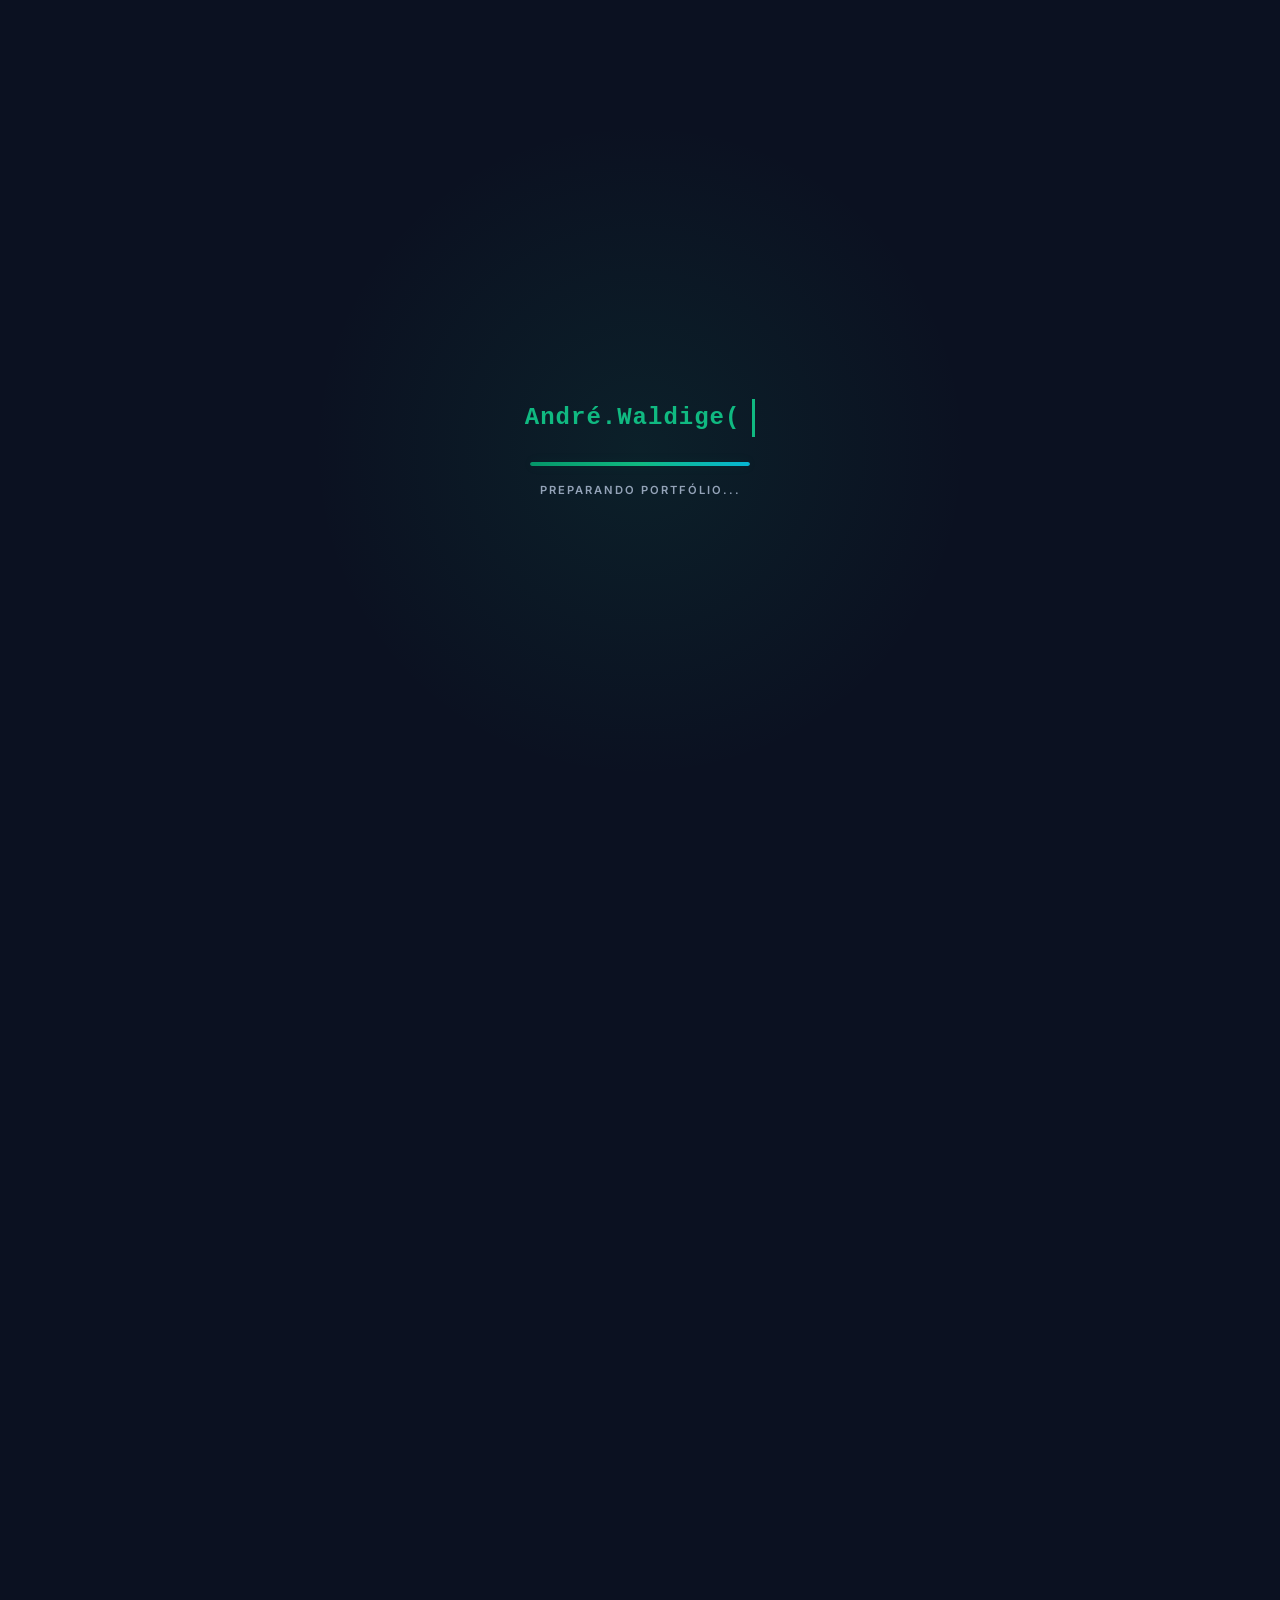
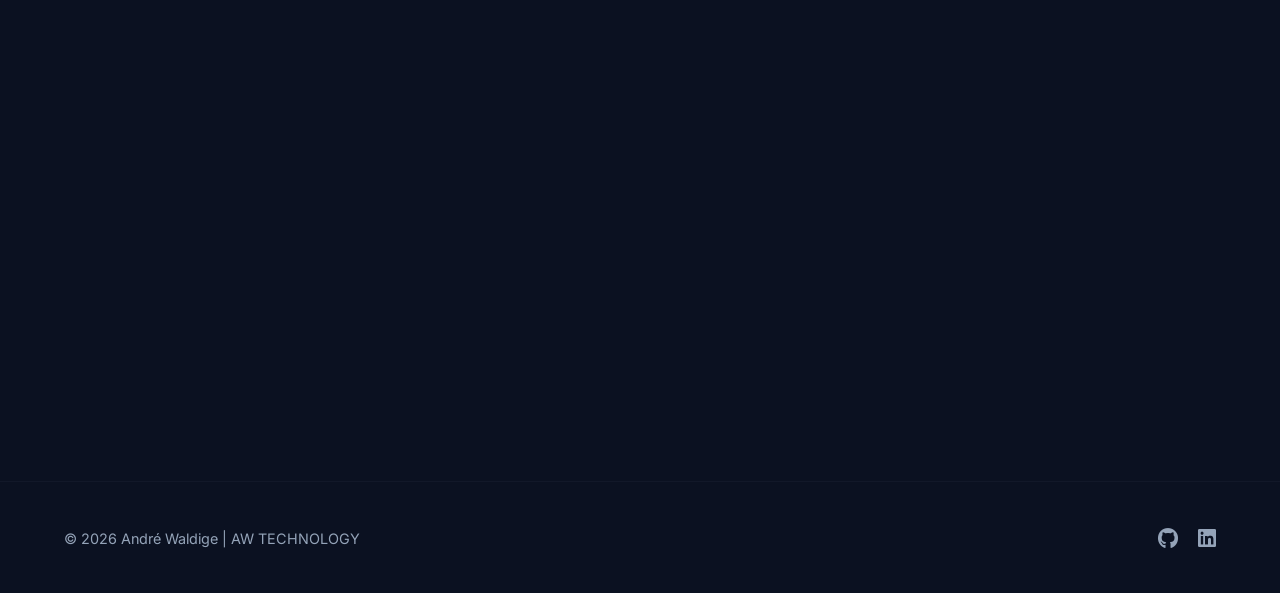
==== commit 45dce61e: "Update index.html" ====
--- a/index.html
+++ b/index.html
@@ -506,6 +506,13 @@
                                 e vendas.
                             </p>
 
+                            <!-- ACESSO PARA TESTE -->
+                            <div style="background: rgba(16, 185, 129, 0.05); padding: 12px; border-radius: 8px; margin: 10px 0; font-size: 0.85rem; border-left: 4px solid #10b981; color: #94a3b8;">
+                                <i class="fas fa-lock-open" style="color: #10b981;" aria-hidden="true"></i>
+                                <strong style="color: #e2e8f0;">Acesso para teste:</strong><br>
+                                <span>Usuário: <code>usuario@email.com</code> | Senha: <code>780606</code></span>
+                            </div>
+
                             <div class="tecnologias">
                                 <span>PHP</span>
                                 <span>MySQL</span>
@@ -1286,6 +1293,7 @@
                     ) {
 
                         desktopMediaQuery.addListener(
+                            "change",
                             handleScreenChange
                         );
 
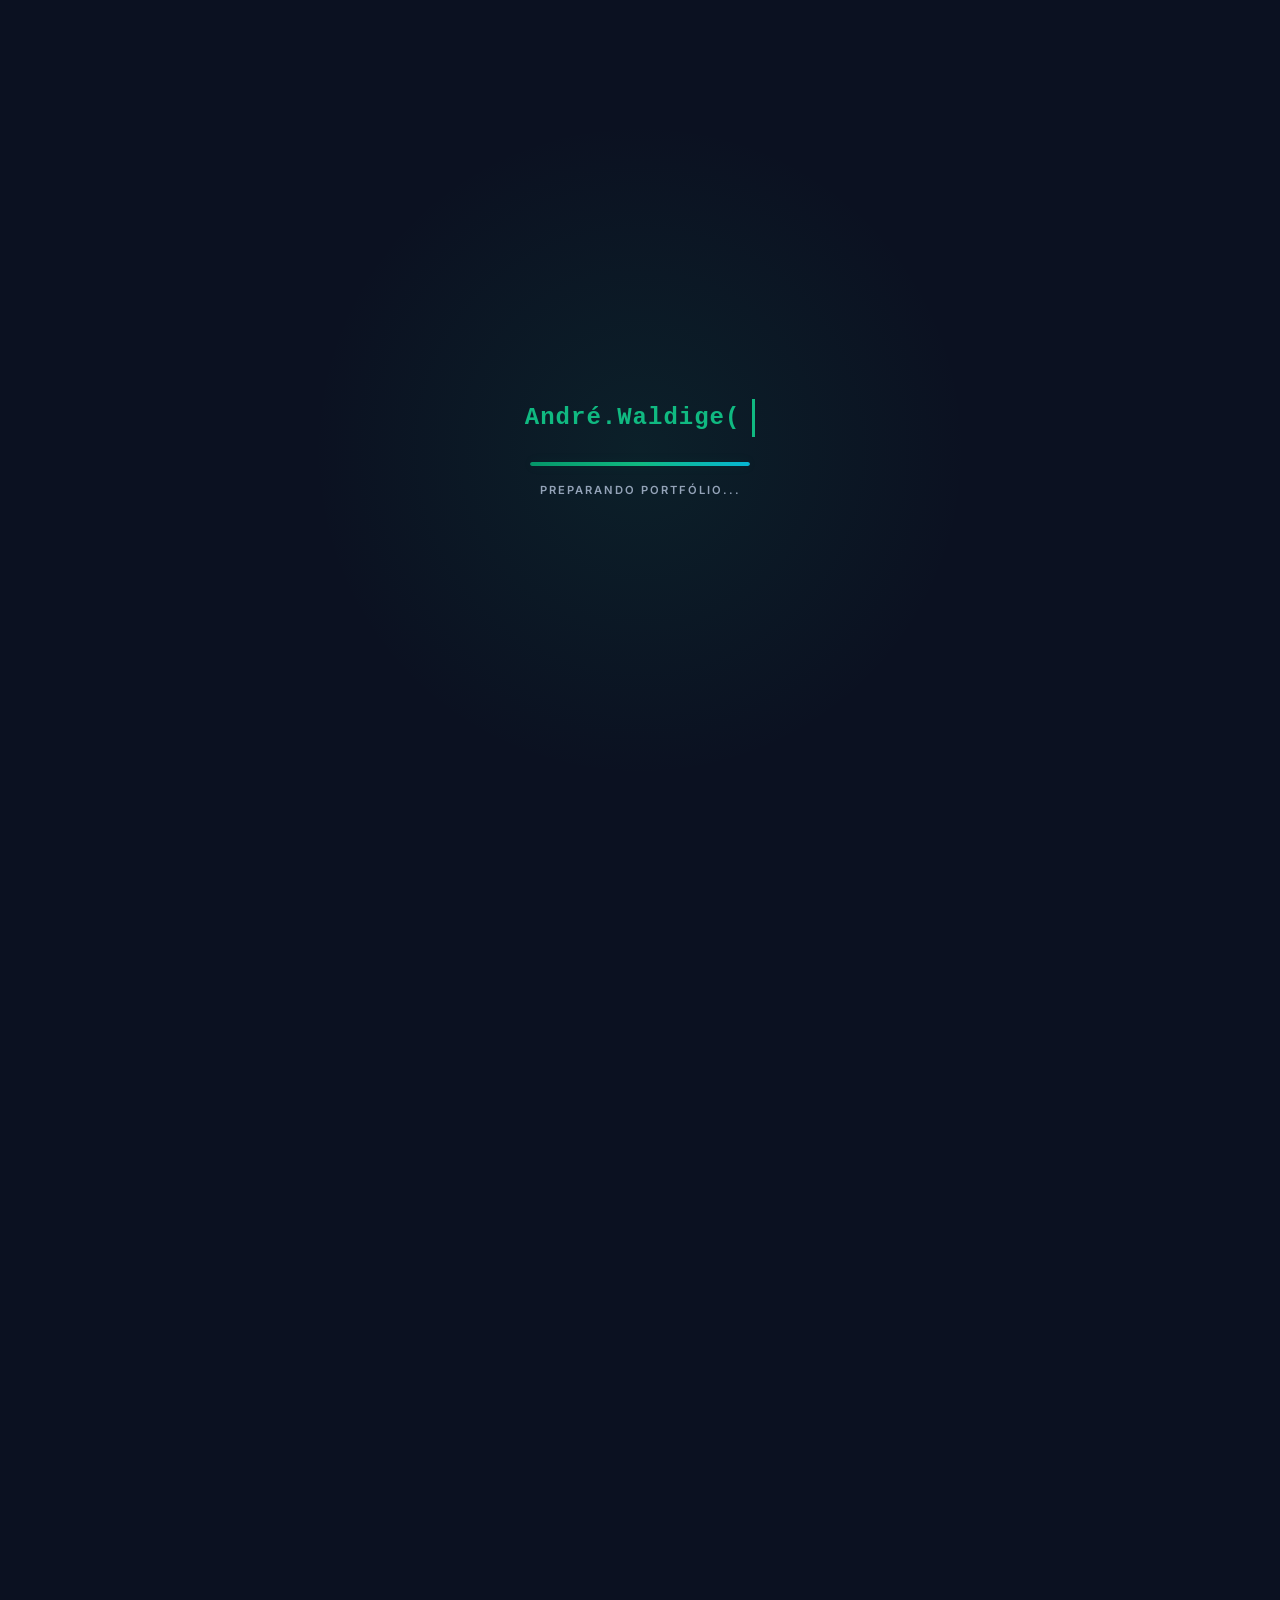
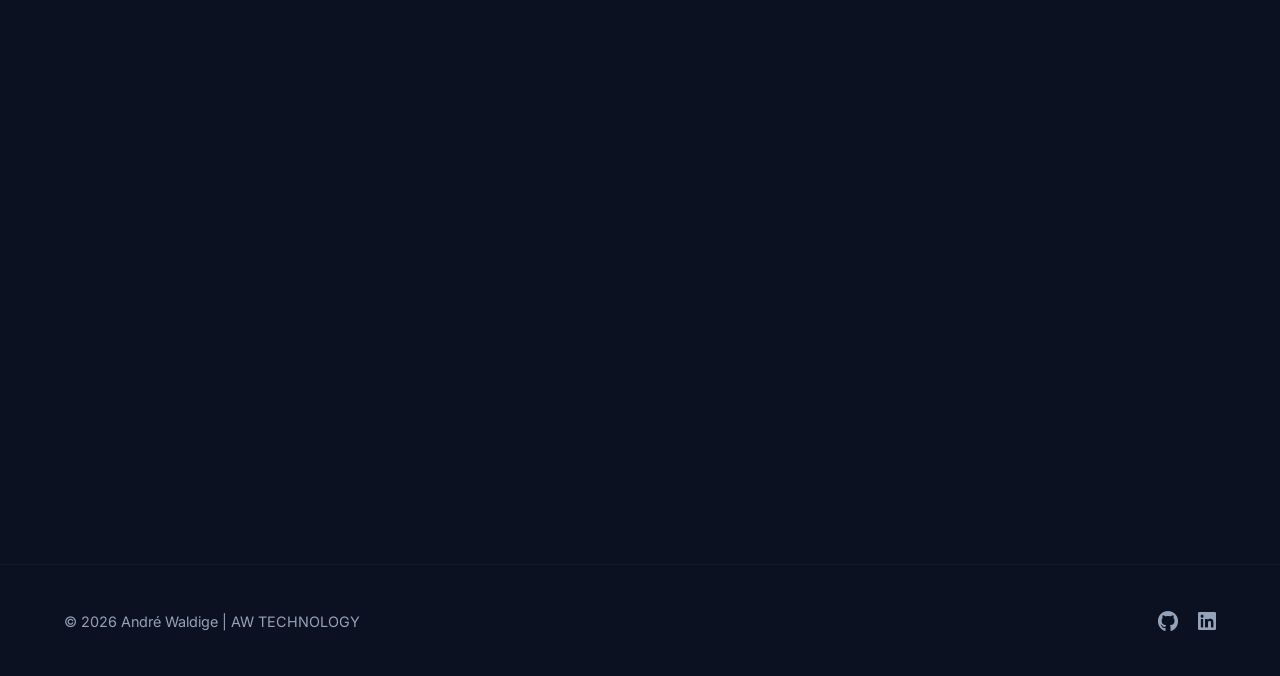
==== commit 40655895: "Update index.html" ====
--- a/index.html
+++ b/index.html
@@ -484,65 +484,70 @@
                         </div>
                     </article>
 
-                    <!-- AWT SALES MANAGER -->
-                    <article class="card-projeto reveal">
-
-                        <img
-                            src="img/awt-sales-manager.jpg"
-                            alt="Tela do projeto AWT Sales Manager"
-                            width="400"
-                            height="200"
-                            loading="lazy"
-                            decoding="async"
-                        >
-
-                        <div class="conteudo-projeto">
-
-                            <h3>AWT Sales Manager</h3>
-
-                            <p>
-                                Sistema de gestão comercial com recursos
-                                para controle de estoque, clientes
-                                e vendas.
-                            </p>
-
-                            <!-- ACESSO PARA TESTE -->
-                            <div style="background: rgba(16, 185, 129, 0.05); padding: 12px; border-radius: 8px; margin: 10px 0; font-size: 0.85rem; border-left: 4px solid #10b981; color: #94a3b8;">
-                                <i class="fas fa-lock-open" style="color: #10b981;" aria-hidden="true"></i>
-                                <strong style="color: #e2e8f0;">Acesso para teste:</strong><br>
-                                <span>Usuário: <code>usuario@email.com</code> | Senha: <code>780606</code></span>
-                            </div>
-
-                            <div class="tecnologias">
-                                <span>PHP</span>
-                                <span>MySQL</span>
-                                <span>JavaScript</span>
-                            </div>
-
-                            <div class="botoes-projeto">
-
-                                <a
-                                    href="https://awaldige.infinityfree.me/ecommerce/login.php"
-                                    target="_blank"
-                                    rel="noopener noreferrer"
-                                    class="btn-card-p"
-                                >
-                                    Demonstração
-                                </a>
-
-                                <a
-                                    href="https://github.com/awaldige/awt-sales-manager"
-                                    target="_blank"
-                                    rel="noopener noreferrer"
-                                    class="btn-card-s"
-                                >
-                                    <i class="fab fa-github" aria-hidden="true"></i>
-                                    GitHub
-                                </a>
-
-                            </div>
-                        </div>
-                    </article>
+                 
+<!-- AWT SALES MANAGER -->
+<article class="card-projeto reveal">
+
+    <img
+        src="img/awt-sales-manager.jpg"
+        alt="Painel do sistema AWT Sales Manager"
+        width="400"
+        height="200"
+        loading="lazy"
+        decoding="async"
+    >
+
+    <div class="conteudo-projeto">
+
+        <h3>AWT Sales Manager</h3>
+
+        <p>
+            Sistema de gestão comercial desenvolvido para
+            administrar produtos, estoque, clientes, fornecedores,
+            compras e pedidos. Possui painel administrativo
+            e integração com banco de dados MySQL.
+        </p>
+
+        <!-- ACESSO PARA TESTE -->
+        <div style="background: rgba(16, 185, 129, 0.05); padding: 12px; border-radius: 8px; margin: 10px 0; font-size: 0.85rem; border-left: 4px solid #10b981; color: #94a3b8;">
+            <i class="fas fa-lock-open" style="color: #10b981;" aria-hidden="true"></i>
+            <strong style="color: #e2e8f0;">Acesso para demonstração:</strong><br>
+            <span>Usuário: <code>usuario@email.com</code> | Senha: <code>780606</code></span>
+        </div>
+
+        <div class="tecnologias">
+            <span>PHP</span>
+            <span>MySQL</span>
+            <span>JavaScript</span>
+            <span>HTML5</span>
+            <span>CSS3</span>
+        </div>
+
+        <div class="botoes-projeto">
+
+            <a
+                href="https://awaldige.infinityfree.me/ecommerce/login.php"
+                target="_blank"
+                rel="noopener noreferrer"
+                class="btn-card-p"
+            >
+                Demonstração
+            </a>
+
+            <a
+                href="https://github.com/awaldige/awt-sales-manager"
+                target="_blank"
+                rel="noopener noreferrer"
+                class="btn-card-s"
+            >
+                <i class="fab fa-github" aria-hidden="true"></i>
+                GitHub
+            </a>
+
+        </div>
+    </div>
+</article>
+
 
                     <!-- LOGIXFLOW -->
                     <article class="card-projeto reveal">
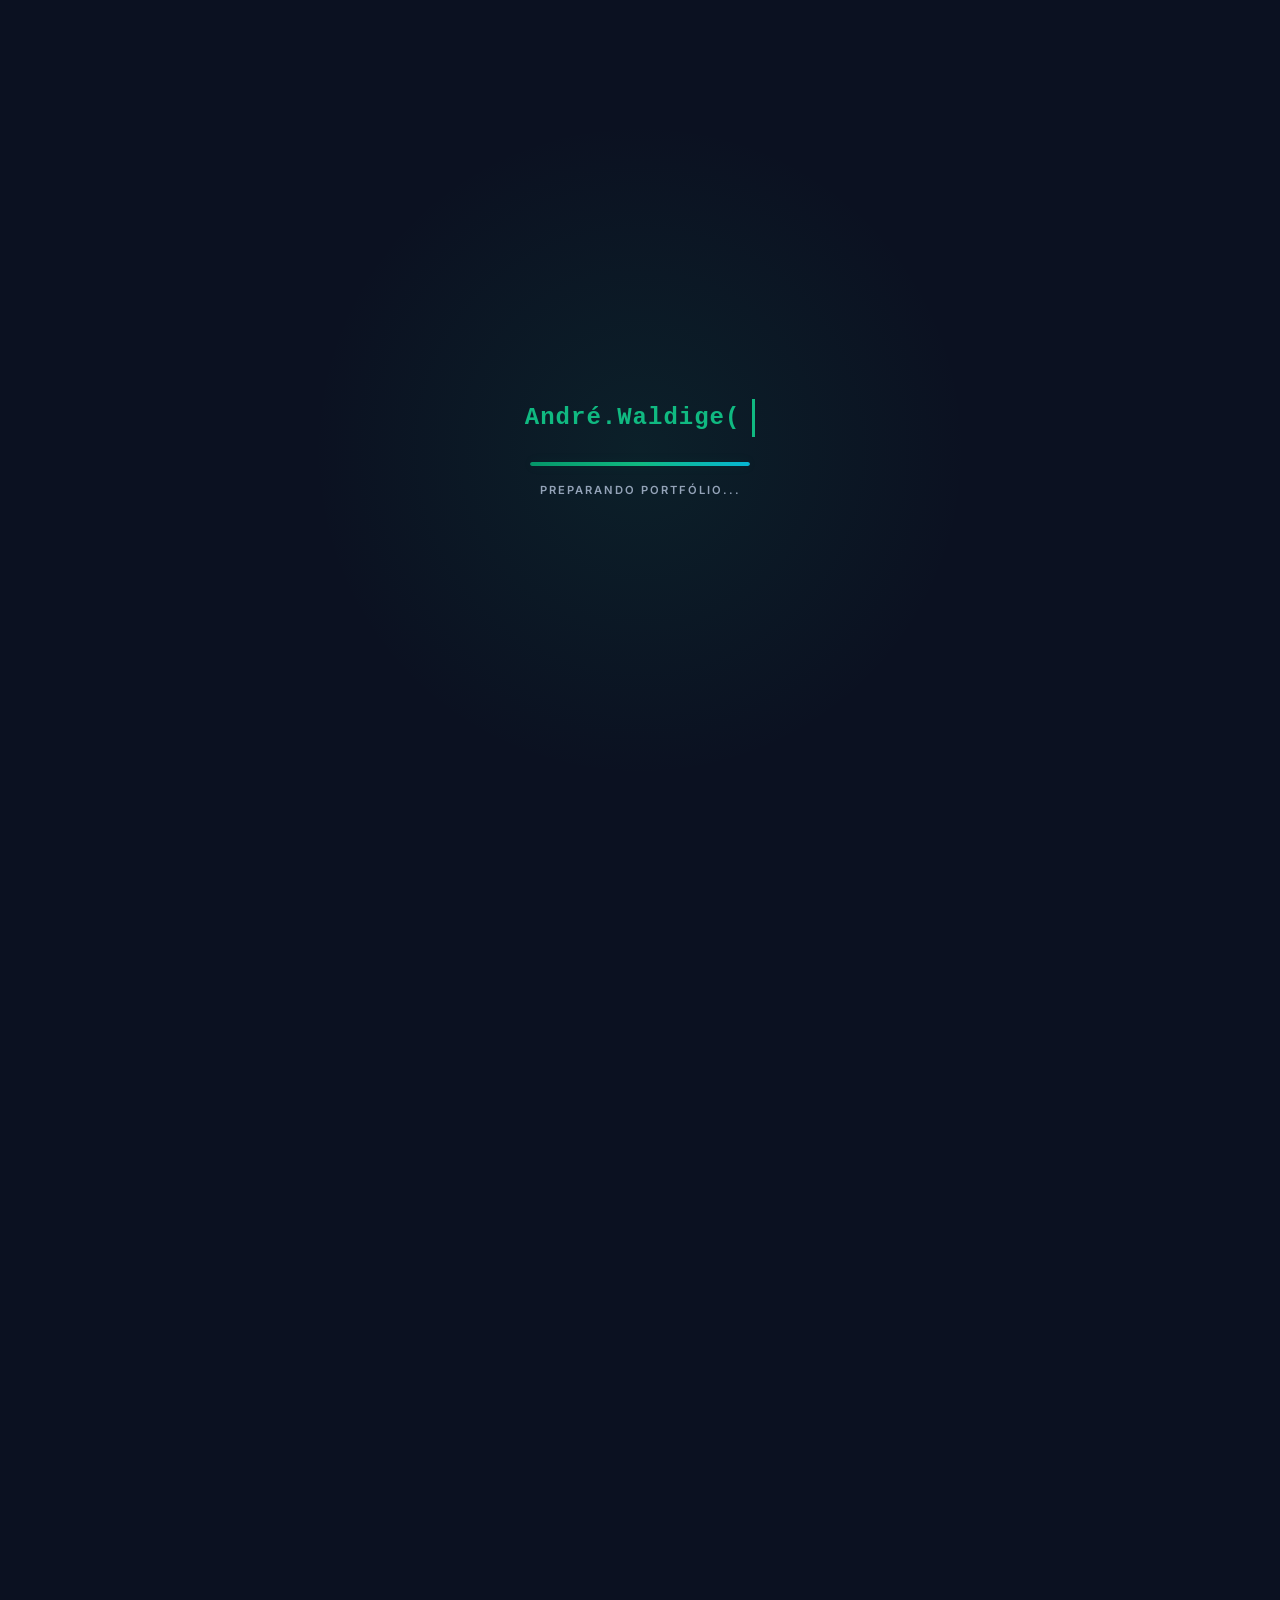
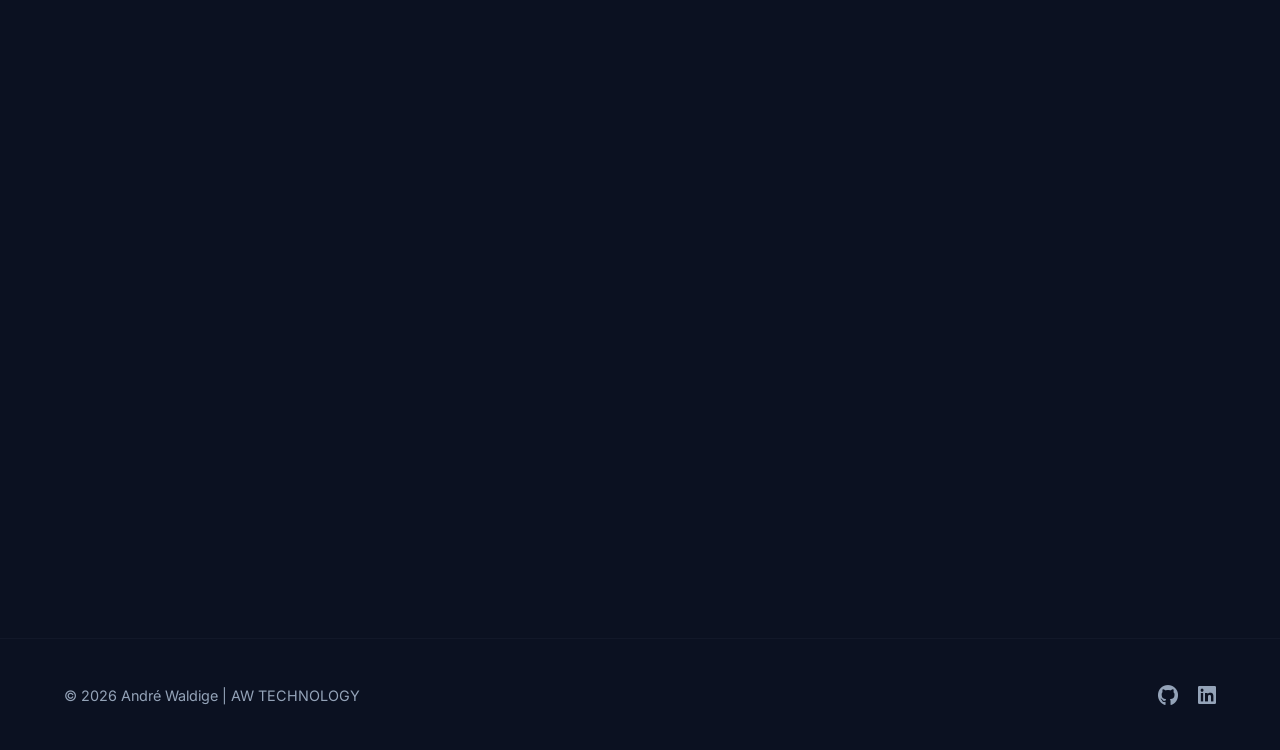
==== commit 6778f492: "Update index.html" ====
--- a/index.html
+++ b/index.html
@@ -366,360 +366,384 @@
             </div>
         </section>
 
-        <!-- PROJETOS EM DESTAQUE -->
-        <section id="projetos" class="reveal">
-            <div class="container">
-
-                <h2 class="section-title">
-                    Projetos em Destaque
-                </h2>
-
-                <div class="grid-projetos">
-
-                    <!-- CATÁLOGO ONLINE -->
-                    <article class="card-projeto reveal">
-
-                        <img
-                            src="img/catalogo-online.jpg"
-                            alt="Tela do projeto Catálogo Online"
-                            width="400"
-                            height="200"
-                            loading="lazy"
-                            decoding="async"
+       
+<!-- PROJETOS EM DESTAQUE -->
+<section id="projetos" class="reveal">
+    <div class="container">
+
+        <h2 class="section-title">
+            Projetos em Destaque
+        </h2>
+
+        <div class="grid-projetos">
+
+            <!-- CATÁLOGO ONLINE -->
+            <article class="card-projeto reveal" data-category="sistemas">
+
+                <img
+                    src="img/catalogo-online.jpg"
+                    alt="Tela do projeto Catálogo Online"
+                    width="400"
+                    height="200"
+                    loading="lazy"
+                    decoding="async"
+                >
+
+                <div class="conteudo-projeto">
+
+                    <span class="project-category">Sistemas</span>
+
+                    <h3>Catálogo Online</h3>
+
+                    <p>
+                        Catálogo digital com painel administrativo
+                        para gerenciamento de produtos, categorias
+                        e imagens.
+                    </p>
+
+                    <div class="tecnologias">
+                        <span>HTML5</span>
+                        <span>CSS3</span>
+                        <span>JavaScript</span>
+                        <span>Node.js</span>
+                    </div>
+
+                    <div class="botoes-projeto">
+
+                        <a
+                            href="https://catalogo-online-seven.vercel.app/"
+                            target="_blank"
+                            rel="noopener noreferrer"
+                            class="btn-card-p"
                         >
-
-                        <div class="conteudo-projeto">
-
-                            <h3>Catálogo Online</h3>
-
-                            <p>
-                                Catálogo digital com painel administrativo
-                                para gerenciamento de produtos, categorias
-                                e imagens.
-                            </p>
-
-                            <div class="tecnologias">
-                                <span>HTML5</span>
-                                <span>CSS3</span>
-                                <span>JavaScript</span>
-                                <span>Node.js</span>
-                            </div>
-
-                            <div class="botoes-projeto">
-
-                                <a
-                                    href="https://catalogo-online-seven.vercel.app/"
-                                    target="_blank"
-                                    rel="noopener noreferrer"
-                                    class="btn-card-p"
-                                >
-                                    Demonstração
-                                </a>
-
-                                <a
-                                    href="https://github.com/awaldige/catalogo-online"
-                                    target="_blank"
-                                    rel="noopener noreferrer"
-                                    class="btn-card-s"
-                                >
-                                    <i class="fab fa-github" aria-hidden="true"></i>
-                                    GitHub
-                                </a>
-
-                            </div>
-                        </div>
-                    </article>
-
-                    <!-- LUMÉA -->
-                    <article class="card-projeto reveal">
-
-                        <img
-                            src="img/home.png"
-                            alt="Página inicial do projeto demonstrativo LUMÉA"
-                            width="400"
-                            height="200"
-                            loading="lazy"
-                            decoding="async"
+                            Demonstração
+                        </a>
+
+                        <a
+                            href="https://github.com/awaldige/catalogo-online"
+                            target="_blank"
+                            rel="noopener noreferrer"
+                            class="btn-card-s"
                         >
-
-                        <div class="conteudo-projeto">
-
-                            <h3>LUMÉA — Loja Virtual Demonstrativa</h3>
-
-                            <p>
-                                Projeto demonstrativo de e-commerce para
-                                o segmento de joias artesanais, com identidade
-                                visual elegante, apresentação de produtos
-                                e navegação responsiva.
-                            </p>
-
-                            <div class="tecnologias">
-                                <span>Next.js</span>
-                                <span>React</span>
-                                <span>TypeScript</span>
-                            </div>
-
-                            <div class="botoes-projeto">
-
-                                <a
-                                    href="https://lumea-oficial.vercel.app/"
-                                    target="_blank"
-                                    rel="noopener noreferrer"
-                                    class="btn-card-p"
-                                >
-                                    Demonstração
-                                </a>
-
-                                <a
-                                    href="https://github.com/awaldige/lumea"
-                                    target="_blank"
-                                    rel="noopener noreferrer"
-                                    class="btn-card-s"
-                                >
-                                    <i class="fab fa-github" aria-hidden="true"></i>
-                                    GitHub
-                                </a>
-
-                            </div>
-                        </div>
-                    </article>
-
-                 
-<!-- AWT SALES MANAGER -->
-<article class="card-projeto reveal">
-
-    <img
-        src="img/awt-sales-manager.jpg"
-        alt="Painel do sistema AWT Sales Manager"
-        width="400"
-        height="200"
-        loading="lazy"
-        decoding="async"
-    >
-
-    <div class="conteudo-projeto">
-
-        <h3>AWT Sales Manager</h3>
-
-        <p>
-            Sistema de gestão comercial desenvolvido para
-            administrar produtos, estoque, clientes, fornecedores,
-            compras e pedidos. Possui painel administrativo
-            e integração com banco de dados MySQL.
-        </p>
-
-        <!-- ACESSO PARA TESTE -->
-        <div style="background: rgba(16, 185, 129, 0.05); padding: 12px; border-radius: 8px; margin: 10px 0; font-size: 0.85rem; border-left: 4px solid #10b981; color: #94a3b8;">
-            <i class="fas fa-lock-open" style="color: #10b981;" aria-hidden="true"></i>
-            <strong style="color: #e2e8f0;">Acesso para demonstração:</strong><br>
-            <span>Usuário: <code>usuario@email.com</code> | Senha: <code>780606</code></span>
+                            <i class="fab fa-github" aria-hidden="true"></i>
+                            GitHub
+                        </a>
+
+                    </div>
+                </div>
+            </article>
+
+            <!-- LUMÉA -->
+            <article class="card-projeto reveal" data-category="ecommerce">
+
+                <img
+                    src="img/home.png"
+                    alt="Página inicial do projeto demonstrativo LUMÉA"
+                    width="400"
+                    height="200"
+                    loading="lazy"
+                    decoding="async"
+                >
+
+                <div class="conteudo-projeto">
+
+                    <span class="project-category">E-commerce</span>
+
+                    <h3>LUMÉA — Loja Virtual Demonstrativa</h3>
+
+                    <p>
+                        Projeto demonstrativo de e-commerce para
+                        o segmento de joias artesanais, com identidade
+                        visual elegante, apresentação de produtos
+                        e navegação responsiva.
+                    </p>
+
+                    <div class="tecnologias">
+                        <span>Next.js</span>
+                        <span>React</span>
+                        <span>TypeScript</span>
+                    </div>
+
+                    <div class="botoes-projeto">
+
+                        <a
+                            href="https://lumea-oficial.vercel.app/"
+                            target="_blank"
+                            rel="noopener noreferrer"
+                            class="btn-card-p"
+                        >
+                            Demonstração
+                        </a>
+
+                        <a
+                            href="https://github.com/awaldige/lumea"
+                            target="_blank"
+                            rel="noopener noreferrer"
+                            class="btn-card-s"
+                        >
+                            <i class="fab fa-github" aria-hidden="true"></i>
+                            GitHub
+                        </a>
+
+                    </div>
+                </div>
+            </article>
+
+            <!-- AWT SALES MANAGER -->
+            <article class="card-projeto reveal" data-category="gestao">
+
+                <img
+                    src="img/awt-sales-manager.jpg"
+                    alt="Painel do sistema AWT Sales Manager"
+                    width="400"
+                    height="200"
+                    loading="lazy"
+                    decoding="async"
+                >
+
+                <div class="conteudo-projeto">
+
+                    <span class="project-category">Gestão</span>
+
+                    <h3>AWT Sales Manager</h3>
+
+                    <p>
+                        Sistema de gestão comercial desenvolvido para
+                        administrar produtos, estoque, clientes, fornecedores,
+                        compras e pedidos. Possui painel administrativo
+                        e integração com banco de dados MySQL.
+                    </p>
+
+                    <div class="acesso-demonstracao"
+                         style="background: rgba(16, 185, 129, 0.05); padding: 12px; border-radius: 8px; margin: 10px 0; font-size: 0.85rem; border-left: 4px solid #10b981; color: #94a3b8;">
+
+                        <i class="fas fa-lock-open"
+                           style="color: #10b981;"
+                           aria-hidden="true"></i>
+
+                        <strong style="color: #e2e8f0;">
+                            Acesso para demonstração:
+                        </strong>
+                        <br>
+
+                        <span>
+                            Usuário: <code>usuario@email.com</code> |
+                            Senha: <code>780606</code>
+                        </span>
+
+                    </div>
+
+                    <div class="tecnologias">
+                        <span>PHP</span>
+                        <span>MySQL</span>
+                        <span>JavaScript</span>
+                        <span>HTML5</span>
+                        <span>CSS3</span>
+                    </div>
+
+                    <div class="botoes-projeto">
+
+                        <a
+                            href="https://awaldige.infinityfree.me/ecommerce/login.php"
+                            target="_blank"
+                            rel="noopener noreferrer"
+                            class="btn-card-p"
+                        >
+                            Demonstração
+                        </a>
+
+                        <a
+                            href="https://github.com/awaldige/awt-sales-manager"
+                            target="_blank"
+                            rel="noopener noreferrer"
+                            class="btn-card-s"
+                        >
+                            <i class="fab fa-github" aria-hidden="true"></i>
+                            GitHub
+                        </a>
+
+                    </div>
+                </div>
+            </article>
+
+            <!-- LOGIXFLOW -->
+            <article class="card-projeto reveal" data-category="gestao">
+
+                <img
+                    src="img/logixflow.png"
+                    alt="Tela do projeto LogixFlow"
+                    width="400"
+                    height="200"
+                    loading="lazy"
+                    decoding="async"
+                >
+
+                <div class="conteudo-projeto">
+
+                    <span class="project-category">Gestão</span>
+
+                    <h3>LogixFlow</h3>
+
+                    <p>
+                        Plataforma para organização de fluxos
+                        de trabalho e acompanhamento de processos.
+                    </p>
+
+                    <div class="tecnologias">
+                        <span>React</span>
+                        <span>Node.js</span>
+                        <span>TypeScript</span>
+                        <span>SQL</span>
+                    </div>
+
+                    <div class="botoes-projeto">
+
+                        <a
+                            href="https://logixflow.vercel.app/"
+                            target="_blank"
+                            rel="noopener noreferrer"
+                            class="btn-card-p"
+                        >
+                            Demonstração
+                        </a>
+
+                        <a
+                            href="https://github.com/awaldige/logixflow"
+                            target="_blank"
+                            rel="noopener noreferrer"
+                            class="btn-card-s"
+                        >
+                            <i class="fab fa-github" aria-hidden="true"></i>
+                            GitHub
+                        </a>
+
+                    </div>
+                </div>
+            </article>
+
+            <!-- FAZENDA SERRA AZUL -->
+            <article class="card-projeto reveal" data-category="sistemas">
+
+                <img
+                    src="img/fazenda-serrazul.png"
+                    alt="Tela do projeto Fazenda Serra Azul"
+                    width="400"
+                    height="200"
+                    loading="lazy"
+                    decoding="async"
+                >
+
+                <div class="conteudo-projeto">
+
+                    <span class="project-category">Sistemas</span>
+
+                    <h3>Fazenda Serra Azul</h3>
+
+                    <p>
+                        Sistema demonstrativo para administração
+                        de condomínio, gestão de informações
+                        e controle de acessos.
+                    </p>
+
+                    <div class="tecnologias">
+                        <span>PHP</span>
+                        <span>MySQL</span>
+                        <span>JavaScript</span>
+                    </div>
+
+                    <div class="botoes-projeto">
+
+                        <a
+                            href="https://fazenda-serrazul.vercel.app/"
+                            target="_blank"
+                            rel="noopener noreferrer"
+                            class="btn-card-p"
+                        >
+                            Demonstração
+                        </a>
+
+                        <a
+                            href="https://github.com/awaldige/fazenda-serrazul"
+                            target="_blank"
+                            rel="noopener noreferrer"
+                            class="btn-card-s"
+                        >
+                            <i class="fab fa-github" aria-hidden="true"></i>
+                            GitHub
+                        </a>
+
+                    </div>
+                </div>
+            </article>
+
+            <!-- MIMO QUATRO PATAS -->
+            <article class="card-projeto reveal" data-category="ecommerce">
+
+                <img
+                    src="img/home_mimo.png"
+                    alt="Página inicial do projeto Mimo Quatro Patas"
+                    width="400"
+                    height="200"
+                    loading="lazy"
+                    decoding="async"
+                >
+
+                <div class="conteudo-projeto">
+
+                    <span class="project-category">E-commerce</span>
+
+                    <h3>Mimo Quatro Patas</h3>
+
+                    <p>
+                        Projeto demonstrativo de e-commerce para
+                        o segmento pet, com proposta de catálogo,
+                        carrinho de compras e gestão administrativa.
+                    </p>
+
+                    <div class="tecnologias">
+                        <span>Next.js</span>
+                        <span>React</span>
+                        <span>Node.js</span>
+                        <span>Prisma</span>
+                    </div>
+
+                    <div class="botoes-projeto">
+
+                        <a
+                            href="https://mimo-quatro-patas.vercel.app/"
+                            target="_blank"
+                            rel="noopener noreferrer"
+                            class="btn-card-p"
+                        >
+                            Demonstração
+                        </a>
+
+                        <a
+                            href="https://github.com/awaldige/mimo-quatro-patas"
+                            target="_blank"
+                            rel="noopener noreferrer"
+                            class="btn-card-s"
+                        >
+                            <i class="fab fa-github" aria-hidden="true"></i>
+                            GitHub
+                        </a>
+
+                    </div>
+                </div>
+            </article>
+
         </div>
 
-        <div class="tecnologias">
-            <span>PHP</span>
-            <span>MySQL</span>
-            <span>JavaScript</span>
-            <span>HTML5</span>
-            <span>CSS3</span>
+        <div class="gallery-back">
+            <a href="projetos.html" class="btn-secundario">
+                Ver todos os 30 projetos
+                <i class="fas fa-arrow-right" aria-hidden="true"></i>
+            </a>
         </div>
 
-        <div class="botoes-projeto">
-
-            <a
-                href="https://awaldige.infinityfree.me/ecommerce/login.php"
-                target="_blank"
-                rel="noopener noreferrer"
-                class="btn-card-p"
-            >
-                Demonstração
-            </a>
-
-            <a
-                href="https://github.com/awaldige/awt-sales-manager"
-                target="_blank"
-                rel="noopener noreferrer"
-                class="btn-card-s"
-            >
-                <i class="fab fa-github" aria-hidden="true"></i>
-                GitHub
-            </a>
-
-        </div>
     </div>
-</article>
-
-
-                    <!-- LOGIXFLOW -->
-                    <article class="card-projeto reveal">
-
-                        <img
-                            src="img/logixflow.png"
-                            alt="Tela do projeto LogixFlow"
-                            width="400"
-                            height="200"
-                            loading="lazy"
-                            decoding="async"
-                        >
-
-                        <div class="conteudo-projeto">
-
-                            <h3>LogixFlow</h3>
-
-                            <p>
-                                Plataforma para organização de fluxos
-                                de trabalho e acompanhamento de processos.
-                            </p>
-
-                            <div class="tecnologias">
-                                <span>React</span>
-                                <span>Node.js</span>
-                                <span>TypeScript</span>
-                                <span>SQL</span>
-                            </div>
-
-                            <div class="botoes-projeto">
-
-                                <a
-                                    href="https://logixflow.vercel.app/"
-                                    target="_blank"
-                                    rel="noopener noreferrer"
-                                    class="btn-card-p"
-                                >
-                                    Demonstração
-                                </a>
-
-                                <a
-                                    href="https://github.com/awaldige/logixflow"
-                                    target="_blank"
-                                    rel="noopener noreferrer"
-                                    class="btn-card-s"
-                                >
-                                    <i class="fab fa-github" aria-hidden="true"></i>
-                                    GitHub
-                                </a>
-
-                            </div>
-                        </div>
-                    </article>
-
-                    <!-- FAZENDA SERRA AZUL -->
-                    <article class="card-projeto reveal">
-
-                        <img
-                            src="img/fazenda-serrazul.png"
-                            alt="Tela do projeto Fazenda Serra Azul"
-                            width="400"
-                            height="200"
-                            loading="lazy"
-                            decoding="async"
-                        >
-
-                        <div class="conteudo-projeto">
-
-                            <h3>Fazenda Serra Azul</h3>
-
-                            <p>
-                                Sistema demonstrativo para administração
-                                de condomínio, gestão de informações
-                                e controle de acessos.
-                            </p>
-
-                            <div class="tecnologias">
-                                <span>PHP</span>
-                                <span>MySQL</span>
-                                <span>JavaScript</span>
-                            </div>
-
-                            <div class="botoes-projeto">
-
-                                <a
-                                    href="https://fazenda-serrazul.vercel.app/"
-                                    target="_blank"
-                                    rel="noopener noreferrer"
-                                    class="btn-card-p"
-                                >
-                                    Demonstração
-                                </a>
-
-                                <a
-                                    href="https://github.com/awaldige/fazenda-serrazul"
-                                    target="_blank"
-                                    rel="noopener noreferrer"
-                                    class="btn-card-s"
-                                >
-                                    <i class="fab fa-github" aria-hidden="true"></i>
-                                    GitHub
-                                </a>
-
-                            </div>
-                        </div>
-                    </article>
-
-                    <!-- MIMO QUATRO PATAS -->
-                    <article class="card-projeto reveal">
-
-                        <img
-                            src="img/home_mimo.png"
-                            alt="Página inicial do projeto Mimo Quatro Patas"
-                            width="400"
-                            height="200"
-                            loading="lazy"
-                            decoding="async"
-                        >
-
-                        <div class="conteudo-projeto">
-
-                            <h3>Mimo Quatro Patas</h3>
-
-                            <p>
-                                Projeto demonstrativo de e-commerce para
-                                o segmento pet, com proposta de catálogo,
-                                carrinho de compras e gestão administrativa.
-                            </p>
-
-                            <div class="tecnologias">
-                                <span>Next.js</span>
-                                <span>React</span>
-                                <span>Node.js</span>
-                                <span>Prisma</span>
-                            </div>
-
-                            <div class="botoes-projeto">
-
-                                <a
-                                    href="https://mimo-quatro-patas.vercel.app/"
-                                    target="_blank"
-                                    rel="noopener noreferrer"
-                                    class="btn-card-p"
-                                >
-                                    Demonstração
-                                </a>
-
-                                <a
-                                    href="https://github.com/awaldige/mimo-quatro-patas"
-                                    target="_blank"
-                                    rel="noopener noreferrer"
-                                    class="btn-card-s"
-                                >
-                                    <i class="fab fa-github" aria-hidden="true"></i>
-                                    GitHub
-                                </a>
-
-                            </div>
-                        </div>
-                    </article>
-
-                </div>
-
-                <div class="gallery-back">
-                    <a href="projetos.html" class="btn-secundario">
-                        Ver todos os 30 projetos
-                        <i class="fas fa-arrow-right" aria-hidden="true"></i>
-                    </a>
-                </div>
-
-            </div>
-        </section>
+</section>
+
 
         <!-- COMPETÊNCIAS -->
         <section id="competencias" class="reveal">
